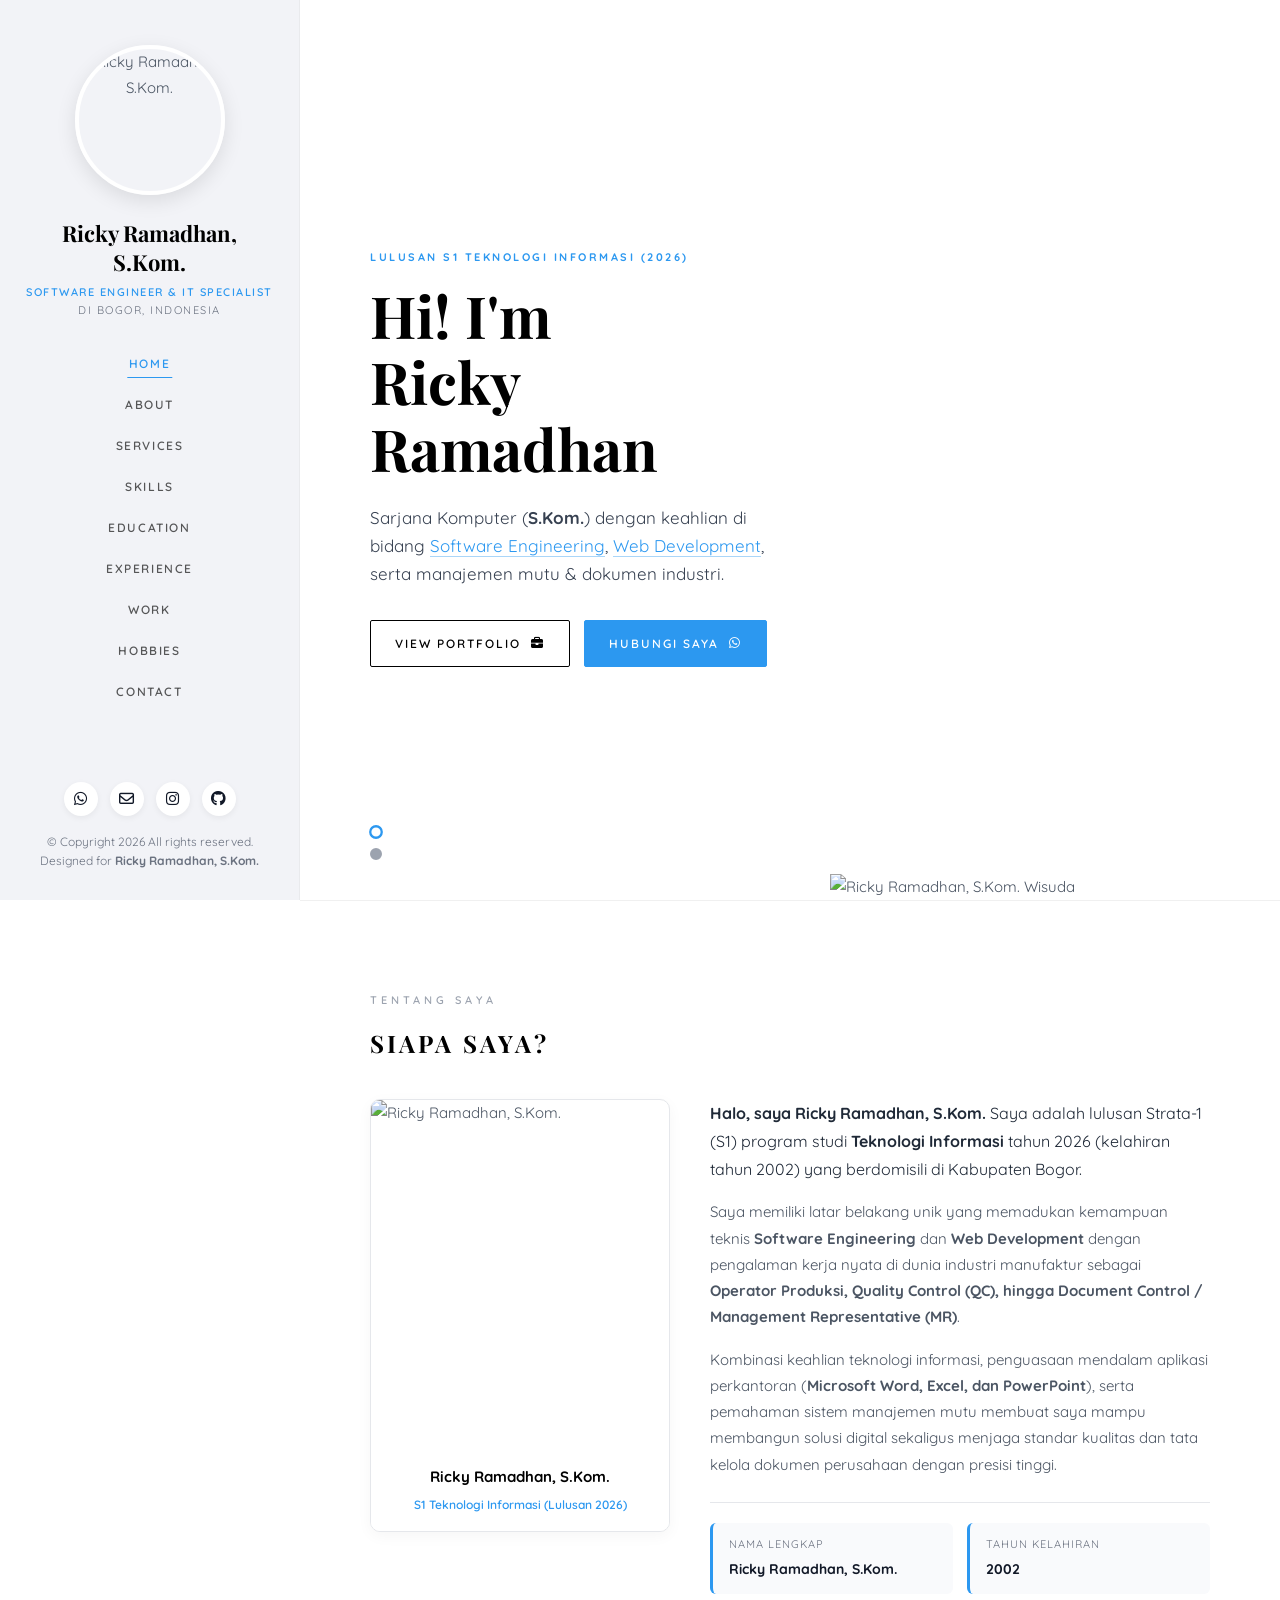
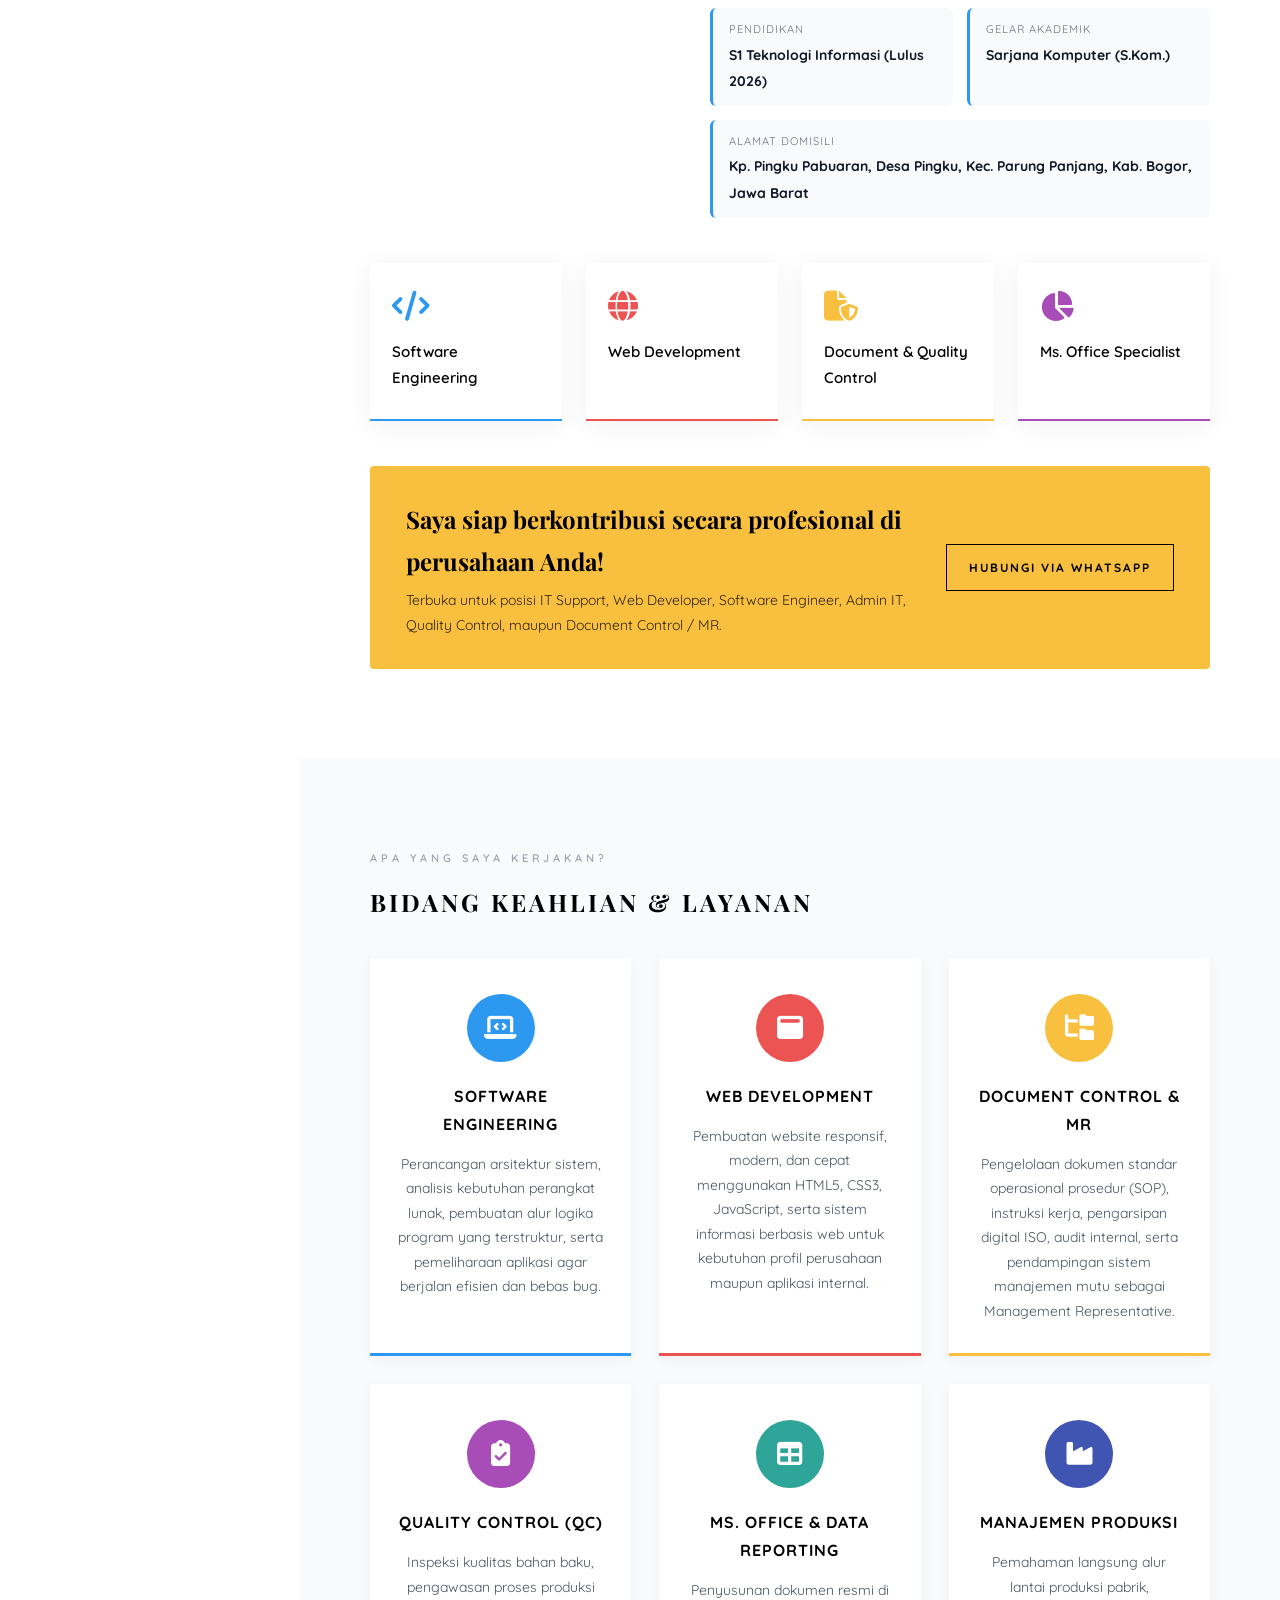
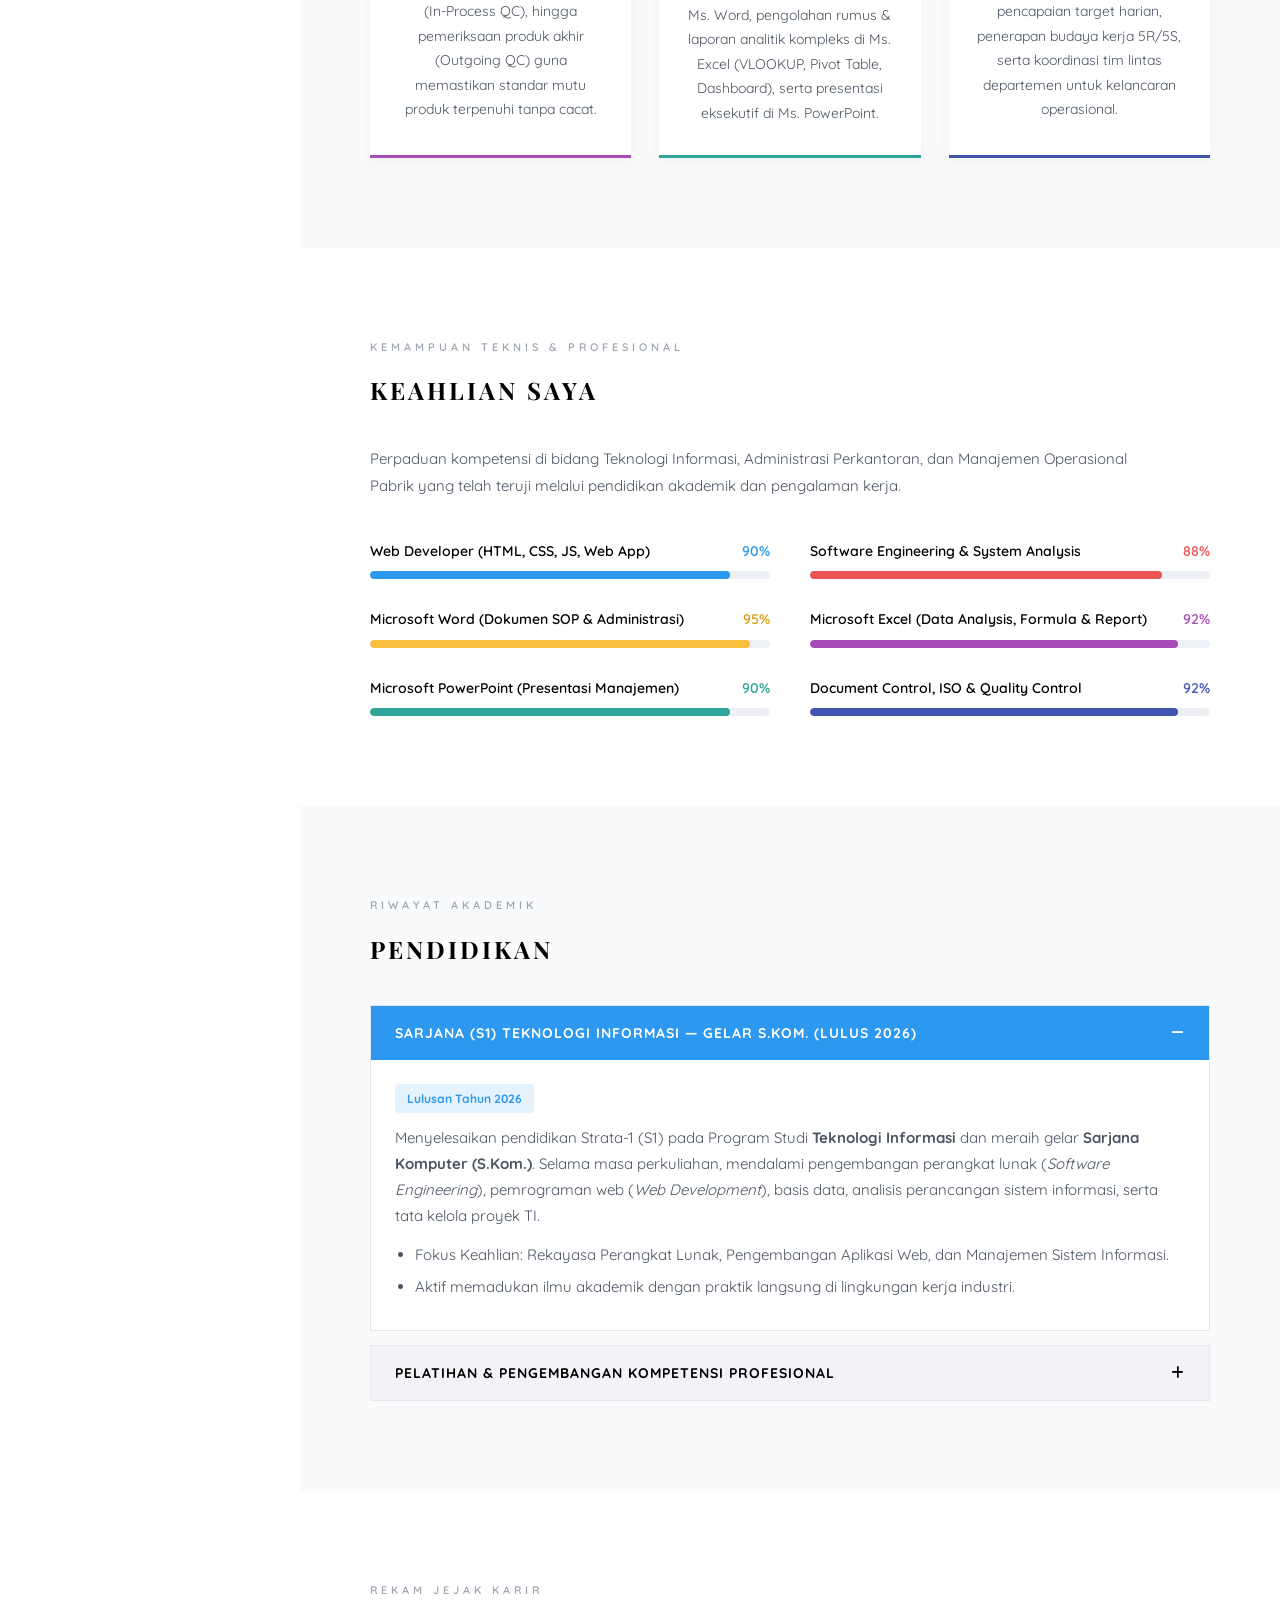
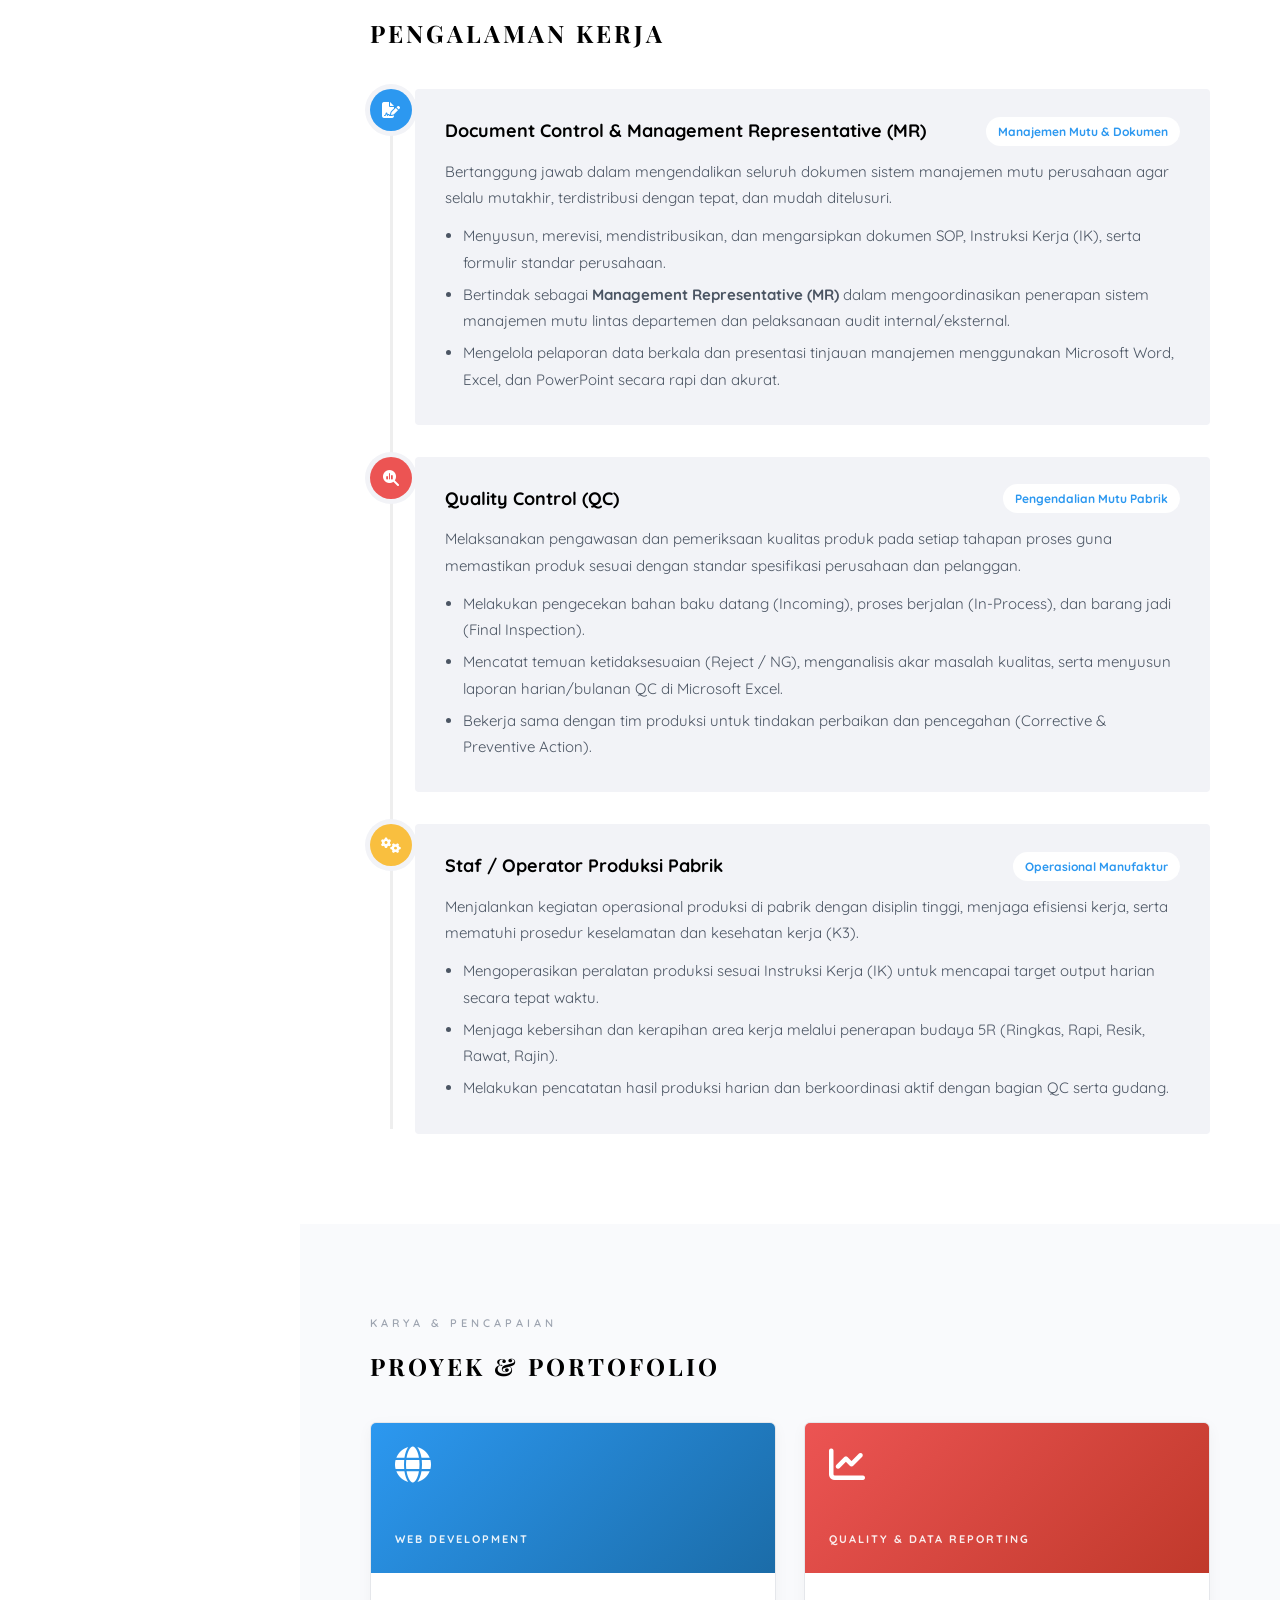
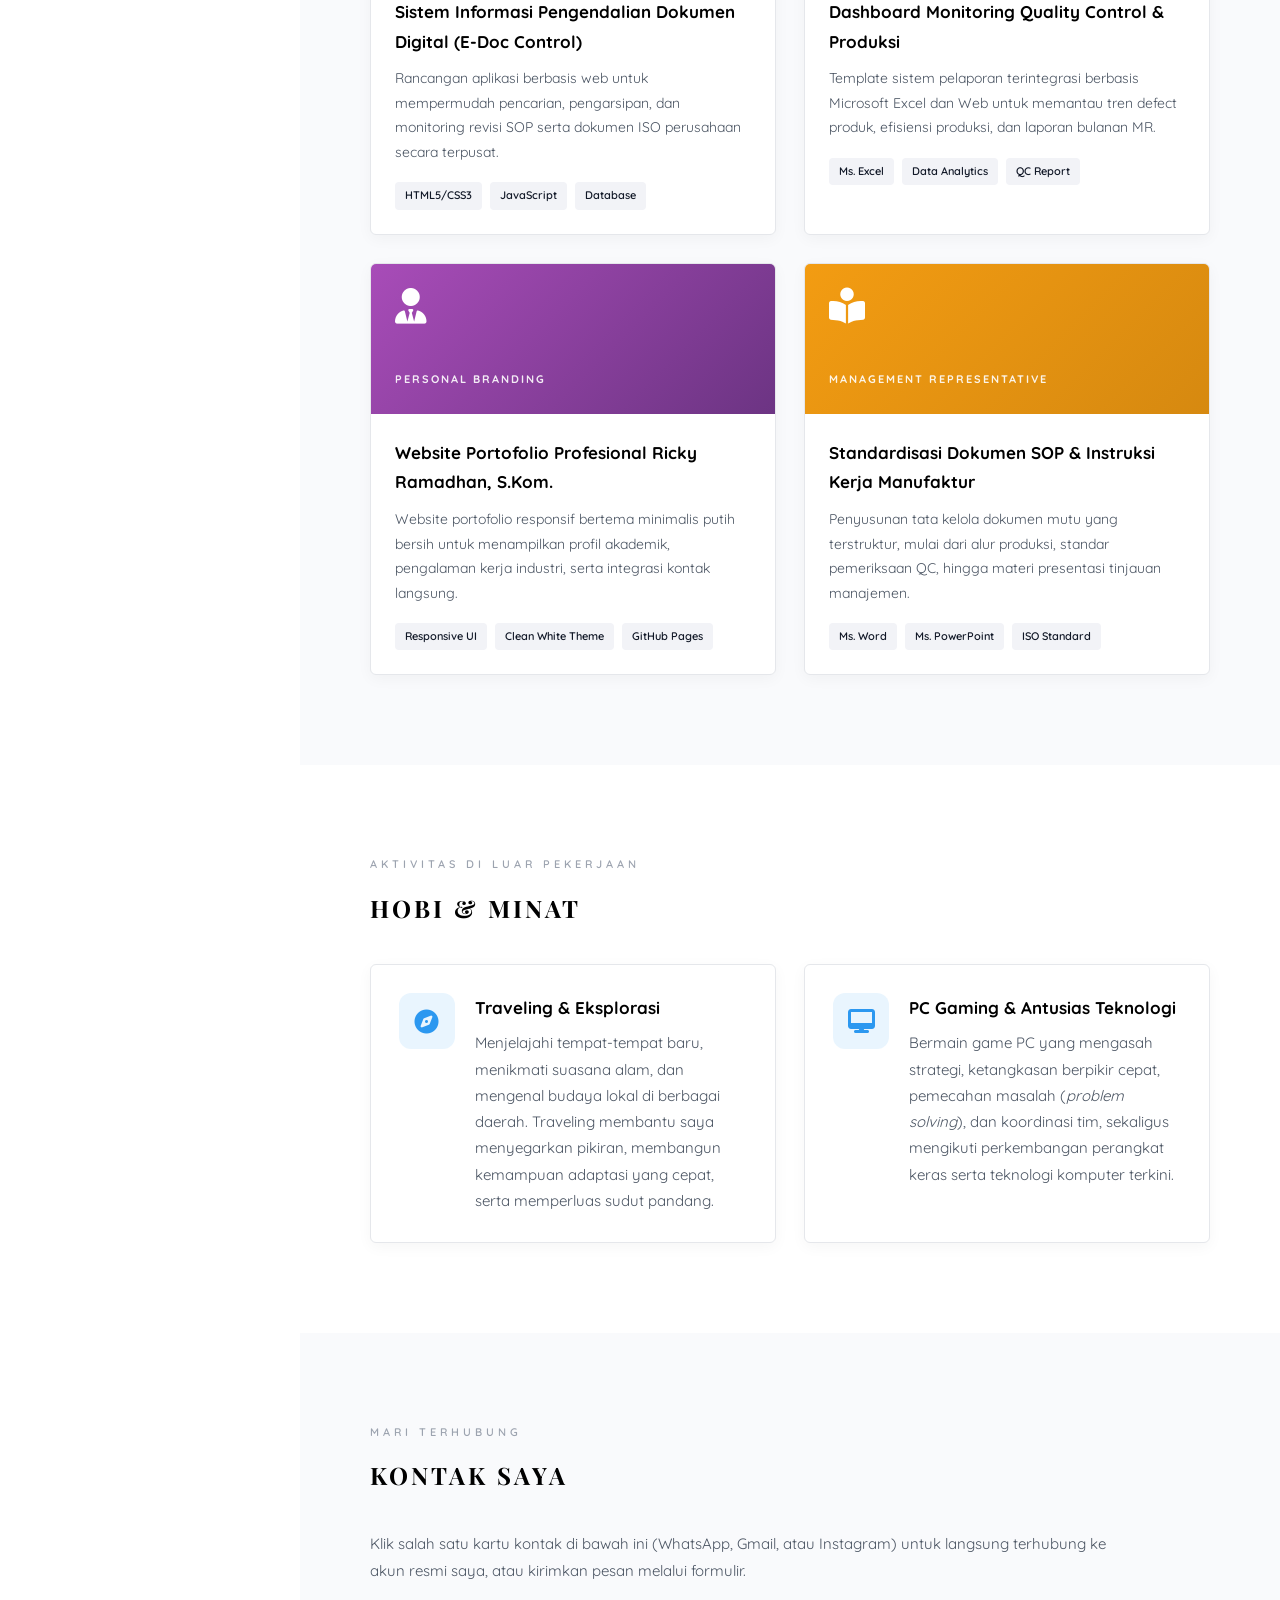
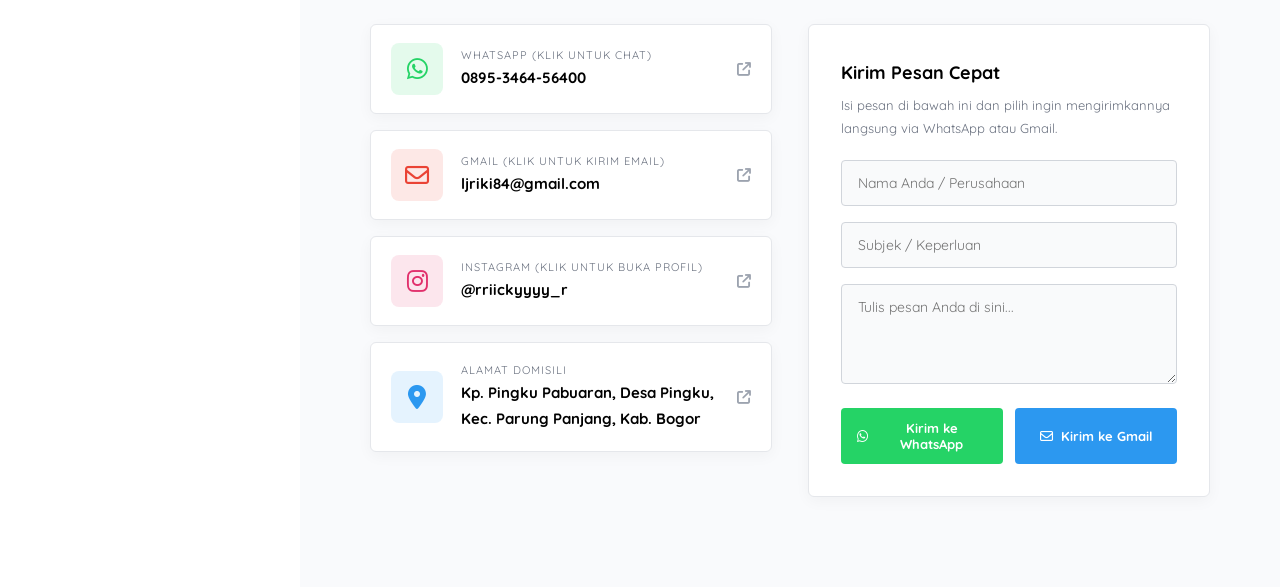
==== index.html @ 1009812d "Add files via upload" ====
<!DOCTYPE html>
<html lang="id">

<head>
  <meta charset="UTF-8" />
  <meta name="viewport" content="width=device-width, initial-scale=1.0" />
  <title>Ricky Ramadhan, S.Kom. — Portfolio</title>
  <meta name="description"
    content="Website Portofolio Resmi Ricky Ramadhan, S.Kom. — Lulusan S1 Teknologi Informasi, Software Engineer, Web Developer, Quality Control, & Document Control / Management Representative." />

  <!-- Google Fonts: Playfair Display (Serif) & Quicksand / Inter (Sans-serif) matching Jackson template -->
  <link rel="preconnect" href="https://fonts.googleapis.com">
  <link rel="preconnect" href="https://fonts.gstatic.com" crossorigin>
  <link
    href="https://fonts.googleapis.com/css2?family=Playfair+Display:ital,wght@0,500;0,600;0,700;1,400&family=Plus+Jakarta+Sans:wght@300;400;500;600;700&family=Quicksand:wght@400;500;600;700&display=swap"
    rel="stylesheet">

  <!-- Font Awesome Icons -->
  <link rel="stylesheet" href="https://cdnjs.cloudflare.com/ajax/libs/font-awesome/6.5.1/css/all.min.css" />

  <link rel="stylesheet" href="style.css" />
</head>

<body>

  <!-- Mobile Header Toggle -->
  <button class="mobile-nav-toggle" id="mobileNavToggle" aria-label="Buka Navigasi">
    <i class="fa-solid fa-bars"></i>
  </button>

  <div class="page-wrapper">
    <!-- LEFT SIDEBAR (Jackson Style) -->
    <aside class="sidebar" id="sidebar">
      <div class="sidebar-inner">
        <div class="author-profile">
          <div class="author-img-wrap">
            <img src="assets/images/ricky-profile.jpg" alt="Ricky Ramadhan, S.Kom." class="author-img" />
          </div>
          <h1 class="author-name"><a href="#home">Ricky Ramadhan, S.Kom.</a></h1>
          <p class="author-role">
            <span>SOFTWARE ENGINEER &amp; IT SPECIALIST</span> DI BOGOR, INDONESIA
          </p>
        </div>

        <nav class="main-nav" id="mainNav">
          <ul>
            <li><a href="#home" class="nav-link active">HOME</a></li>
            <li><a href="#about" class="nav-link">ABOUT</a></li>
            <li><a href="#services" class="nav-link">SERVICES</a></li>
            <li><a href="#skills" class="nav-link">SKILLS</a></li>
            <li><a href="#education" class="nav-link">EDUCATION</a></li>
            <li><a href="#experience" class="nav-link">EXPERIENCE</a></li>
            <li><a href="#work" class="nav-link">WORK</a></li>
            <li><a href="#hobbies" class="nav-link">HOBBIES</a></li>
            <li><a href="#contact" class="nav-link">CONTACT</a></li>
          </ul>
        </nav>

        <div class="sidebar-footer">
          <div class="sidebar-social">
            <a href="https://wa.me/62895346456400?text=Halo%20Ricky%20Ramadhan,%20saya%20melihat%20website%20portofolio%20Anda"
              target="_blank" rel="noopener noreferrer" title="WhatsApp">
              <i class="fa-brands fa-whatsapp"></i>
            </a>
            <a href="https://mail.google.com/mail/?view=cm&fs=1&to=ljriki84@gmail.com" target="_blank"
              rel="noopener noreferrer" title="Gmail">
              <i class="fa-regular fa-envelope"></i>
            </a>
            <a href="https://www.instagram.com/rriickyyyy_r/" target="_blank" rel="noopener noreferrer"
              title="Instagram">
              <i class="fa-brands fa-instagram"></i>
            </a>
            <a href="https://github.com/ricky-mr" target="_blank" rel="noopener noreferrer" title="GitHub">
              <i class="fa-brands fa-github"></i>
            </a>
          </div>
          <p class="copyright">
            &copy; Copyright <span id="currentYear">2026</span> All rights reserved.<br />
            Designed for <strong>Ricky Ramadhan, S.Kom.</strong>
          </p>
        </div>
      </div>
    </aside>

    <!-- MAIN CONTENT -->
    <main class="main-content">

      <!-- HERO SECTION (Matches First Reference Image) -->
      <section id="home" class="hero-section">
        <div class="hero-slides">
          <!-- Slide 1 -->
          <div class="hero-slide active" id="slide-1">
            <div class="hero-container">
              <div class="hero-text-col">
                <span class="hero-badge">LULUSAN S1 TEKNOLOGI INFORMASI (2026)</span>
                <h2 class="hero-title">Hi! I'm<br />Ricky Ramadhan</h2>
                <p class="hero-subtitle">
                  Sarjana Komputer (<strong>S.Kom.</strong>) dengan keahlian di bidang
                  <a href="#skills">Software Engineering</a>, <a href="#skills">Web Development</a>, serta manajemen
                  mutu &amp; dokumen industri.
                </p>
                <div class="hero-actions">
                  <a href="#work" class="btn-outline-dark">
                    VIEW PORTFOLIO <i class="fa-solid fa-briefcase"></i>
                  </a>
                  <a href="https://wa.me/62895346456400?text=Halo%20Ricky%20Ramadhan,%20saya%20melihat%20website%20portofolio%20Anda"
                    target="_blank" rel="noopener noreferrer" class="btn-outline-accent">
                    HUBUNGI SAYA <i class="fa-brands fa-whatsapp"></i>
                  </a>
                </div>
              </div>
              <div class="hero-image-col">
                <div class="hero-person-wrapper">
                  <img src="assets/images/ricky-hero.jpg" alt="Ricky Ramadhan, S.Kom. Wisuda" class="hero-person-img" />
                </div>
              </div>
            </div>
          </div>

          <!-- Slide 2 -->
          <div class="hero-slide" id="slide-2">
            <div class="hero-container">
              <div class="hero-text-col">
                <span class="hero-badge">WEB DEVELOPER &amp; DOCUMENT CONTROL</span>
                <h2 class="hero-title">I am<br />a Developer</h2>
                <p class="hero-subtitle">
                  Menggabungkan ketelitian pengalaman <strong>Quality Control &amp; Management Representative</strong>
                  dengan inovasi teknologi perangkat lunak modern.
                </p>
                <div class="hero-actions">
                  <a href="#experience" class="btn-outline-dark">
                    LIHAT PENGALAMAN <i class="fa-solid fa-layer-group"></i>
                  </a>
                  <a href="#contact" class="btn-outline-accent">
                    KONTAK LANGSUNG <i class="fa-solid fa-paper-plane"></i>
                  </a>
                </div>
              </div>
              <div class="hero-image-col">
                <div class="hero-person-wrapper">
                  <img src="assets/images/ricky-profile.jpg" alt="Ricky Ramadhan, S.Kom."
                    class="hero-person-img hero-img-rounded" />
                </div>
              </div>
            </div>
          </div>
        </div>

        <!-- Dots indicator like in the reference image -->
        <div class="hero-dots">
          <button class="hero-dot active" data-slide="0" aria-label="Slide 1"></button>
          <button class="hero-dot" data-slide="1" aria-label="Slide 2"></button>
        </div>
      </section>

      <!-- ABOUT SECTION -->
      <section id="about" class="section">
        <div class="section-container">
          <span class="section-meta">TENTANG SAYA</span>
          <h2 class="section-heading">SIAPA SAYA?</h2>

          <div class="about-grid">
            <div class="about-photo-card">
              <img src="assets/images/ricky-profile.jpg" alt="Ricky Ramadhan, S.Kom." />
              <div class="about-photo-caption">
                <strong>Ricky Ramadhan, S.Kom.</strong>
                <span>S1 Teknologi Informasi (Lulusan 2026)</span>
              </div>
            </div>

            <div class="about-text">
              <p class="lead-p">
                <strong>Halo, saya Ricky Ramadhan, S.Kom.</strong> Saya adalah lulusan Strata-1 (S1) program studi
                <strong>Teknologi Informasi</strong> tahun 2026 (kelahiran tahun 2002) yang berdomisili di Kabupaten
                Bogor.
              </p>
              <p>
                Saya memiliki latar belakang unik yang memadukan kemampuan teknis <strong>Software Engineering</strong>
                dan <strong>Web Development</strong> dengan pengalaman kerja nyata di dunia industri manufaktur sebagai
                <strong>Operator Produksi, Quality Control (QC), hingga Document Control / Management Representative
                  (MR)</strong>.
              </p>
              <p>
                Kombinasi keahlian teknologi informasi, penguasaan mendalam aplikasi perkantoran (<strong>Microsoft
                  Word, Excel, dan PowerPoint</strong>), serta pemahaman sistem manajemen mutu membuat saya mampu
                membangun solusi digital sekaligus menjaga standar kualitas dan tata kelola dokumen perusahaan dengan
                presisi tinggi.
              </p>

              <!-- Personal Bio Details Table -->
              <div class="bio-info-grid">
                <div class="bio-item">
                  <span class="bio-label">Nama Lengkap</span>
                  <span class="bio-value">Ricky Ramadhan, S.Kom.</span>
                </div>
                <div class="bio-item">
                  <span class="bio-label">Tahun Kelahiran</span>
                  <span class="bio-value">2002</span>
                </div>
                <div class="bio-item">
                  <span class="bio-label">Pendidikan</span>
                  <span class="bio-value">S1 Teknologi Informasi (Lulus 2026)</span>
                </div>
                <div class="bio-item">
                  <span class="bio-label">Gelar Akademik</span>
                  <span class="bio-value">Sarjana Komputer (S.Kom.)</span>
                </div>
                <div class="bio-item bio-item-full">
                  <span class="bio-label">Alamat Domisili</span>
                  <span class="bio-value">Kp. Pingku Pabuaran, Desa Pingku, Kec. Parung Panjang, Kab. Bogor, Jawa
                    Barat</span>
                </div>
              </div>
            </div>
          </div>

          <!-- Highlight boxes (Jackson style) -->
          <div class="about-Service-boxes">
            <div class="mini-box box-blue">
              <i class="fa-solid fa-code"></i>
              <h3>Software Engineering</h3>
            </div>
            <div class="mini-box box-red">
              <i class="fa-solid fa-globe"></i>
              <h3>Web Development</h3>
            </div>
            <div class="mini-box box-yellow">
              <i class="fa-solid fa-file-shield"></i>
              <h3>Document &amp; Quality Control</h3>
            </div>
            <div class="mini-box box-purple">
              <i class="fa-solid fa-chart-pie"></i>
              <h3>Ms. Office Specialist</h3>
            </div>
          </div>

          <div class="hire-banner">
            <div class="hire-banner-text">
              <h3>Saya siap berkontribusi secara profesional di perusahaan Anda!</h3>
              <p>Terbuka untuk posisi IT Support, Web Developer, Software Engineer, Admin IT, Quality Control, maupun
                Document Control / MR.</p>
            </div>
            <a href="https://wa.me/62895346456400?text=Halo%20Ricky%20Ramadhan,%20saya%20tertarik%20dengan%20profil%20portofolio%20Anda"
              target="_blank" rel="noopener noreferrer" class="btn-hire">
              HUBUNGI VIA WHATSAPP
            </a>
          </div>
        </div>
      </section>

      <!-- SERVICES / KEAHLIAN UTAMA SECTION -->
      <section id="services" class="section section-alt">
        <div class="section-container">
          <span class="section-meta">APA YANG SAYA KERJAKAN?</span>
          <h2 class="section-heading">BIDANG KEAHLIAN &amp; LAYANAN</h2>

          <div class="services-grid">
            <div class="service-card accent-blue">
              <div class="service-icon"><i class="fa-solid fa-laptop-code"></i></div>
              <h3>Software Engineering</h3>
              <p>Perancangan arsitektur sistem, analisis kebutuhan perangkat lunak, pembuatan alur logika program yang
                terstruktur, serta pemeliharaan aplikasi agar berjalan efisien dan bebas bug.</p>
            </div>

            <div class="service-card accent-red">
              <div class="service-icon"><i class="fa-solid fa-window-maximize"></i></div>
              <h3>Web Development</h3>
              <p>Pembuatan website responsif, modern, dan cepat menggunakan HTML5, CSS3, JavaScript, serta sistem
                informasi berbasis web untuk kebutuhan profil perusahaan maupun aplikasi internal.</p>
            </div>

            <div class="service-card accent-yellow">
              <div class="service-icon"><i class="fa-solid fa-folder-tree"></i></div>
              <h3>Document Control &amp; MR</h3>
              <p>Pengelolaan dokumen standar operasional prosedur (SOP), instruksi kerja, pengarsipan digital ISO, audit
                internal, serta pendampingan sistem manajemen mutu sebagai Management Representative.</p>
            </div>

            <div class="service-card accent-purple">
              <div class="service-icon"><i class="fa-solid fa-clipboard-check"></i></div>
              <h3>Quality Control (QC)</h3>
              <p>Inspeksi kualitas bahan baku, pengawasan proses produksi (In-Process QC), hingga pemeriksaan produk
                akhir (Outgoing QC) guna memastikan standar mutu produk terpenuhi tanpa cacat.</p>
            </div>

            <div class="service-card accent-green">
              <div class="service-icon"><i class="fa-solid fa-table"></i></div>
              <h3>Ms. Office &amp; Data Reporting</h3>
              <p>Penyusunan dokumen resmi di Ms. Word, pengolahan rumus &amp; laporan analitik kompleks di Ms. Excel
                (VLOOKUP, Pivot Table, Dashboard), serta presentasi eksekutif di Ms. PowerPoint.</p>
            </div>

            <div class="service-card accent-indigo">
              <div class="service-icon"><i class="fa-solid fa-industry"></i></div>
              <h3>Manajemen Produksi</h3>
              <p>Pemahaman langsung alur lantai produksi pabrik, pencapaian target harian, penerapan budaya kerja 5R/5S,
                serta koordinasi tim lintas departemen untuk kelancaran operasional.</p>
            </div>
          </div>
        </div>
      </section>

      <!-- SKILLS SECTION -->
      <section id="skills" class="section">
        <div class="section-container">
          <span class="section-meta">KEMAMPUAN TEKNIS &amp; PROFESIONAL</span>
          <h2 class="section-heading">KEAHLIAN SAYA</h2>
          <p class="section-desc">
            Perpaduan kompetensi di bidang Teknologi Informasi, Administrasi Perkantoran, dan Manajemen Operasional
            Pabrik yang telah teruji melalui pendidikan akademik dan pengalaman kerja.
          </p>

          <div class="skills-grid">
            <div class="skill-item">
              <div class="skill-header">
                <span>Web Developer (HTML, CSS, JS, Web App)</span>
                <span class="skill-pct color-blue">90%</span>
              </div>
              <div class="skill-bar">
                <div class="skill-fill fill-blue" style="width: 90%"></div>
              </div>
            </div>

            <div class="skill-item">
              <div class="skill-header">
                <span>Software Engineering &amp; System Analysis</span>
                <span class="skill-pct color-red">88%</span>
              </div>
              <div class="skill-bar">
                <div class="skill-fill fill-red" style="width: 88%"></div>
              </div>
            </div>

            <div class="skill-item">
              <div class="skill-header">
                <span>Microsoft Word (Dokumen SOP &amp; Administrasi)</span>
                <span class="skill-pct color-yellow">95%</span>
              </div>
              <div class="skill-bar">
                <div class="skill-fill fill-yellow" style="width: 95%"></div>
              </div>
            </div>

            <div class="skill-item">
              <div class="skill-header">
                <span>Microsoft Excel (Data Analysis, Formula &amp; Report)</span>
                <span class="skill-pct color-purple">92%</span>
              </div>
              <div class="skill-bar">
                <div class="skill-fill fill-purple" style="width: 92%"></div>
              </div>
            </div>

            <div class="skill-item">
              <div class="skill-header">
                <span>Microsoft PowerPoint (Presentasi Manajemen)</span>
                <span class="skill-pct color-green">90%</span>
              </div>
              <div class="skill-bar">
                <div class="skill-fill fill-green" style="width: 90%"></div>
              </div>
            </div>

            <div class="skill-item">
              <div class="skill-header">
                <span>Document Control, ISO &amp; Quality Control</span>
                <span class="skill-pct color-indigo">92%</span>
              </div>
              <div class="skill-bar">
                <div class="skill-fill fill-indigo" style="width: 92%"></div>
              </div>
            </div>
          </div>
        </div>
      </section>

      <!-- EDUCATION SECTION -->
      <section id="education" class="section section-alt">
        <div class="section-container">
          <span class="section-meta">RIWAYAT AKADEMIK</span>
          <h2 class="section-heading">PENDIDIKAN</h2>

          <div class="accordion">
            <div class="accordion-item active">
              <button class="accordion-header">
                <span>SARJANA (S1) TEKNOLOGI INFORMASI — GELAR S.KOM. (LULUS 2026)</span>
                <i class="fa-solid fa-minus"></i>
              </button>
              <div class="accordion-body">
                <div class="edu-detail">
                  <div class="edu-badge">Lulusan Tahun 2026</div>
                  <p>
                    Menyelesaikan pendidikan Strata-1 (S1) pada Program Studi <strong>Teknologi Informasi</strong> dan
                    meraih gelar <strong>Sarjana Komputer (S.Kom.)</strong>. Selama masa perkuliahan, mendalami
                    pengembangan perangkat lunak (<em>Software Engineering</em>), pemrograman web (<em>Web
                      Development</em>), basis data, analisis perancangan sistem informasi, serta tata kelola proyek TI.
                  </p>
                  <ul>
                    <li>Fokus Keahlian: Rekayasa Perangkat Lunak, Pengembangan Aplikasi Web, dan Manajemen Sistem
                      Informasi.</li>
                    <li>Aktif memadukan ilmu akademik dengan praktik langsung di lingkungan kerja industri.</li>
                  </ul>
                </div>
              </div>
            </div>

            <div class="accordion-item">
              <button class="accordion-header">
                <span>PELATIHAN &amp; PENGEMBANGAN KOMPETENSI PROFESIONAL</span>
                <i class="fa-solid fa-plus"></i>
              </button>
              <div class="accordion-body">
                <div class="edu-detail">
                  <p>
                    Terus mengembangkan keahlian praktis guna menunjang kinerja di bidang Teknologi Informasi maupun
                    Manajemen Operasional:
                  </p>
                  <ul>
                    <li><strong>Administrasi &amp; Pengolahan Data Perkantoran:</strong> Penguasaan lanjutan Microsoft
                      Word, Microsoft Excel untuk pelaporan produksi/QC, dan Microsoft PowerPoint.</li>
                    <li><strong>Sistem Manajemen Mutu &amp; Document Control:</strong> Pemahaman tata kelola dokumen
                      standar perusahaan, pengendalian rekaman mutu, serta koordinasi audit sebagai Management
                      Representative (MR).</li>
                  </ul>
                </div>
              </div>
            </div>
          </div>
        </div>
      </section>

      <!-- EXPERIENCE SECTION -->
      <section id="experience" class="section">
        <div class="section-container">
          <span class="section-meta">REKAM JEJAK KARIR</span>
          <h2 class="section-heading">PENGALAMAN KERJA</h2>

          <div class="timeline">
            <!-- Exp 1 -->
            <div class="timeline-item">
              <div class="timeline-icon bg-blue">
                <i class="fa-solid fa-file-signature"></i>
              </div>
              <div class="timeline-content">
                <div class="timeline-header">
                  <h3>Document Control &amp; Management Representative (MR)</h3>
                  <span class="timeline-tag">Manajemen Mutu &amp; Dokumen</span>
                </div>
                <p>
                  Bertanggung jawab dalam mengendalikan seluruh dokumen sistem manajemen mutu perusahaan agar selalu
                  mutakhir, terdistribusi dengan tepat, dan mudah ditelusuri.
                </p>
                <ul class="timeline-list">
                  <li>Menyusun, merevisi, mendistribusikan, dan mengarsipkan dokumen SOP, Instruksi Kerja (IK), serta
                    formulir standar perusahaan.</li>
                  <li>Bertindak sebagai <strong>Management Representative (MR)</strong> dalam mengoordinasikan penerapan
                    sistem manajemen mutu lintas departemen dan pelaksanaan audit internal/eksternal.</li>
                  <li>Mengelola pelaporan data berkala dan presentasi tinjauan manajemen menggunakan Microsoft Word,
                    Excel, dan PowerPoint secara rapi dan akurat.</li>
                </ul>
              </div>
            </div>

            <!-- Exp 2 -->
            <div class="timeline-item">
              <div class="timeline-icon bg-red">
                <i class="fa-solid fa-magnifying-glass-chart"></i>
              </div>
              <div class="timeline-content">
                <div class="timeline-header">
                  <h3>Quality Control (QC)</h3>
                  <span class="timeline-tag">Pengendalian Mutu Pabrik</span>
                </div>
                <p>
                  Melaksanakan pengawasan dan pemeriksaan kualitas produk pada setiap tahapan proses guna memastikan
                  produk sesuai dengan standar spesifikasi perusahaan dan pelanggan.
                </p>
                <ul class="timeline-list">
                  <li>Melakukan pengecekan bahan baku datang (Incoming), proses berjalan (In-Process), dan barang jadi
                    (Final Inspection).</li>
                  <li>Mencatat temuan ketidaksesuaian (Reject / NG), menganalisis akar masalah kualitas, serta menyusun
                    laporan harian/bulanan QC di Microsoft Excel.</li>
                  <li>Bekerja sama dengan tim produksi untuk tindakan perbaikan dan pencegahan (Corrective &amp;
                    Preventive Action).</li>
                </ul>
              </div>
            </div>

            <!-- Exp 3 -->
            <div class="timeline-item">
              <div class="timeline-icon bg-yellow">
                <i class="fa-solid fa-gears"></i>
              </div>
              <div class="timeline-content">
                <div class="timeline-header">
                  <h3>Staf / Operator Produksi Pabrik</h3>
                  <span class="timeline-tag">Operasional Manufaktur</span>
                </div>
                <p>
                  Menjalankan kegiatan operasional produksi di pabrik dengan disiplin tinggi, menjaga efisiensi kerja,
                  serta mematuhi prosedur keselamatan dan kesehatan kerja (K3).
                </p>
                <ul class="timeline-list">
                  <li>Mengoperasikan peralatan produksi sesuai Instruksi Kerja (IK) untuk mencapai target output harian
                    secara tepat waktu.</li>
                  <li>Menjaga kebersihan dan kerapihan area kerja melalui penerapan budaya 5R (Ringkas, Rapi, Resik,
                    Rawat, Rajin).</li>
                  <li>Melakukan pencatatan hasil produksi harian dan berkoordinasi aktif dengan bagian QC serta gudang.
                  </li>
                </ul>
              </div>
            </div>
          </div>
        </div>
      </section>

      <!-- WORK / PORTFOLIO SECTION -->
      <section id="work" class="section section-alt">
        <div class="section-container">
          <span class="section-meta">KARYA &amp; PENCAPAIAN</span>
          <h2 class="section-heading">PROYEK &amp; PORTOFOLIO</h2>

          <div class="work-grid">
            <div class="work-card">
              <div class="work-card-top bg-grad-blue">
                <i class="fa-solid fa-globe"></i>
                <span class="work-cat">Web Development</span>
              </div>
              <div class="work-card-body">
                <h3>Sistem Informasi Pengendalian Dokumen Digital (E-Doc Control)</h3>
                <p>Rancangan aplikasi berbasis web untuk mempermudah pencarian, pengarsipan, dan monitoring revisi SOP
                  serta dokumen ISO perusahaan secara terpusat.</p>
                <div class="work-tags">
                  <span>HTML5/CSS3</span>
                  <span>JavaScript</span>
                  <span>Database</span>
                </div>
              </div>
            </div>

            <div class="work-card">
              <div class="work-card-top bg-grad-red">
                <i class="fa-solid fa-chart-line"></i>
                <span class="work-cat">Quality &amp; Data Reporting</span>
              </div>
              <div class="work-card-body">
                <h3>Dashboard Monitoring Quality Control &amp; Produksi</h3>
                <p>Template sistem pelaporan terintegrasi berbasis Microsoft Excel dan Web untuk memantau tren defect
                  produk, efisiensi produksi, dan laporan bulanan MR.</p>
                <div class="work-tags">
                  <span>Ms. Excel</span>
                  <span>Data Analytics</span>
                  <span>QC Report</span>
                </div>
              </div>
            </div>

            <div class="work-card">
              <div class="work-card-top bg-grad-purple">
                <i class="fa-solid fa-user-tie"></i>
                <span class="work-cat">Personal Branding</span>
              </div>
              <div class="work-card-body">
                <h3>Website Portofolio Profesional Ricky Ramadhan, S.Kom.</h3>
                <p>Website portofolio responsif bertema minimalis putih bersih untuk menampilkan profil akademik,
                  pengalaman kerja industri, serta integrasi kontak langsung.</p>
                <div class="work-tags">
                  <span>Responsive UI</span>
                  <span>Clean White Theme</span>
                  <span>GitHub Pages</span>
                </div>
              </div>
            </div>

            <div class="work-card">
              <div class="work-card-top bg-grad-yellow">
                <i class="fa-solid fa-book-open-reader"></i>
                <span class="work-cat">Management Representative</span>
              </div>
              <div class="work-card-body">
                <h3>Standardisasi Dokumen SOP &amp; Instruksi Kerja Manufaktur</h3>
                <p>Penyusunan tata kelola dokumen mutu yang terstruktur, mulai dari alur produksi, standar pemeriksaan
                  QC, hingga materi presentasi tinjauan manajemen.</p>
                <div class="work-tags">
                  <span>Ms. Word</span>
                  <span>Ms. PowerPoint</span>
                  <span>ISO Standard</span>
                </div>
              </div>
            </div>
          </div>
        </div>
      </section>

      <!-- HOBBIES & INTERESTS SECTION -->
      <section id="hobbies" class="section">
        <div class="section-container">
          <span class="section-meta">AKTIVITAS DI LUAR PEKERJAAN</span>
          <h2 class="section-heading">HOBI &amp; MINAT</h2>

          <div class="hobbies-grid">
            <div class="hobby-card">
              <div class="hobby-icon"><i class="fa-solid fa-compass"></i></div>
              <div class="hobby-info">
                <h3>Traveling &amp; Eksplorasi</h3>
                <p>
                  Menjelajahi tempat-tempat baru, menikmati suasana alam, dan mengenal budaya lokal di berbagai daerah.
                  Traveling membantu saya menyegarkan pikiran, membangun kemampuan adaptasi yang cepat, serta memperluas
                  sudut pandang.
                </p>
              </div>
            </div>

            <div class="hobby-card">
              <div class="hobby-icon"><i class="fa-solid fa-desktop"></i></div>
              <div class="hobby-info">
                <h3>PC Gaming &amp; Antusias Teknologi</h3>
                <p>
                  Bermain game PC yang mengasah strategi, ketangkasan berpikir cepat, pemecahan masalah (<em>problem
                    solving</em>), dan koordinasi tim, sekaligus mengikuti perkembangan perangkat keras serta teknologi
                  komputer terkini.
                </p>
              </div>
            </div>
          </div>
        </div>
      </section>

      <!-- CONTACT SECTION -->
      <section id="contact" class="section section-alt">
        <div class="section-container">
          <span class="section-meta">MARI TERHUBUNG</span>
          <h2 class="section-heading">KONTAK SAYA</h2>
          <p class="section-desc">
            Klik salah satu kartu kontak di bawah ini (WhatsApp, Gmail, atau Instagram) untuk langsung terhubung ke akun
            resmi saya, atau kirimkan pesan melalui formulir.
          </p>

          <div class="contact-layout">
            <!-- Direct Clickable Contact Cards -->
            <div class="contact-cards">
              <a href="https://wa.me/62895346456400?text=Halo%20Ricky%20Ramadhan,%20saya%20menghubungi%20Anda%20melalui%20website%20portofolio."
                target="_blank" rel="noopener noreferrer" class="contact-item-card card-wa">
                <div class="contact-icon">
                  <i class="fa-brands fa-whatsapp"></i>
                </div>
                <div class="contact-text">
                  <span class="contact-label">WhatsApp (Klik untuk Chat)</span>
                  <strong>0895-3464-56400</strong>
                </div>
                <i class="fa-solid fa-arrow-up-right-from-square contact-arrow"></i>
              </a>

              <a href="https://mail.google.com/mail/?view=cm&fs=1&to=ljriki84@gmail.com&su=Pesan%20dari%20Website%20Portofolio%20Ricky%20Ramadhan"
                target="_blank" rel="noopener noreferrer" class="contact-item-card card-gmail">
                <div class="contact-icon">
                  <i class="fa-regular fa-envelope"></i>
                </div>
                <div class="contact-text">
                  <span class="contact-label">Gmail (Klik untuk Kirim Email)</span>
                  <strong>ljriki84@gmail.com</strong>
                </div>
                <i class="fa-solid fa-arrow-up-right-from-square contact-arrow"></i>
              </a>

              <a href="https://www.instagram.com/rriickyyyy_r/" target="_blank" rel="noopener noreferrer"
                class="contact-item-card card-ig">
                <div class="contact-icon">
                  <i class="fa-brands fa-instagram"></i>
                </div>
                <div class="contact-text">
                  <span class="contact-label">Instagram (Klik untuk Buka Profil)</span>
                  <strong>@rriickyyyy_r</strong>
                </div>
                <i class="fa-solid fa-arrow-up-right-from-square contact-arrow"></i>
              </a>

              <a href="https://www.google.com/maps/search/?api=1&query=Desa+Pingku+Kecamatan+Parung+Panjang+Kabupaten+Bogor"
                target="_blank" rel="noopener noreferrer" class="contact-item-card card-loc">
                <div class="contact-icon">
                  <i class="fa-solid fa-location-dot"></i>
                </div>
                <div class="contact-text">
                  <span class="contact-label">Alamat Domisili</span>
                  <strong>Kp. Pingku Pabuaran, Desa Pingku, Kec. Parung Panjang, Kab. Bogor</strong>
                </div>
                <i class="fa-solid fa-arrow-up-right-from-square contact-arrow"></i>
              </a>
            </div>

            <!-- Quick Message Form (Redirects to WA or Email) -->
            <div class="contact-form-box">
              <h3>Kirim Pesan Cepat</h3>
              <p>Isi pesan di bawah ini dan pilih ingin mengirimkannya langsung via WhatsApp atau Gmail.</p>
              <form id="quickContactForm">
                <div class="form-group">
                  <input type="text" id="senderName" placeholder="Nama Anda / Perusahaan" required />
                </div>
                <div class="form-group">
                  <input type="text" id="senderSubject" placeholder="Subjek / Keperluan" required />
                </div>
                <div class="form-group">
                  <textarea id="senderMessage" rows="4" placeholder="Tulis pesan Anda di sini..." required></textarea>
                </div>
                <div class="form-buttons">
                  <button type="submit" class="btn-send-wa">
                    <i class="fa-brands fa-whatsapp"></i> Kirim ke WhatsApp
                  </button>
                  <button type="button" id="sendEmailBtn" class="btn-send-gmail">
                    <i class="fa-regular fa-envelope"></i> Kirim ke Gmail
                  </button>
                </div>
              </form>
            </div>
          </div>
        </div>
      </section>

    </main>
  </div>

  <script src="script.js"></script>
</body>

</html>
---- style.css ----
/* ==========================================================================
   Ricky Ramadhan, S.Kom. — Portfolio Stylesheet
   Inspired by Colorlib Jackson Template (Clean White Theme)
   ========================================================================== */

:root {
  --bg-white: #ffffff;
  --bg-sidebar: #f2f3f7;
  --bg-section-alt: #f9fafc;
  --text-dark: #000000;
  --text-heading: #111827;
  --text-body: #4b5563;
  --text-muted: #6b7280;
  --accent-blue: #2c98f0;
  --accent-red: #ec5453;
  --accent-yellow: #f9bf3f;
  --accent-purple: #a84cb8;
  --accent-green: #2fa499;
  --accent-indigo: #4054b2;
  --border-light: #e5e7eb;
  --sidebar-width: 300px;
  --font-serif: 'Playfair Display', Georgia, serif;
  --font-sans: 'Quicksand', 'Plus Jakarta Sans', -apple-system, BlinkMacSystemFont, sans-serif;
  --shadow-sm: 0 4px 15px rgba(0, 0, 0, 0.04);
  --shadow-md: 0 10px 30px rgba(0, 0, 0, 0.07);
}

* {
  margin: 0;
  padding: 0;
  box-sizing: border-box;
}

html {
  scroll-behavior: smooth;
}

body {
  font-family: var(--font-sans);
  font-size: 15px;
  line-height: 1.75;
  color: var(--text-body);
  background-color: var(--bg-white);
  overflow-x: hidden;
}

a {
  color: var(--accent-blue);
  text-decoration: none;
  transition: all 0.25s ease;
}

img {
  max-width: 100%;
  display: block;
}

/* ==========================================================================
   LAYOUT & LEFT SIDEBAR (Jackson Style)
   ========================================================================== */
.page-wrapper {
  display: flex;
  min-height: 100vh;
  background: var(--bg-white);
}

.sidebar {
  width: var(--sidebar-width);
  background-color: var(--bg-sidebar);
  position: fixed;
  top: 0;
  left: 0;
  bottom: 0;
  z-index: 1000;
  overflow-y: auto;
  padding: 45px 25px 30px;
  text-align: center;
  transition: transform 0.35s cubic-bezier(0.4, 0, 0.2, 1);
  border-right: 1px solid rgba(0, 0, 0, 0.04);
}

.sidebar-inner {
  display: flex;
  flex-direction: column;
  justify-content: space-between;
  min-height: 100%;
}

.author-img-wrap {
  width: 150px;
  height: 150px;
  margin: 0 auto 24px;
  border-radius: 50%;
  overflow: hidden;
  box-shadow: 0 6px 20px rgba(0, 0, 0, 0.1);
  border: 4px solid #ffffff;
}

.author-img {
  width: 100%;
  height: 100%;
  object-fit: cover;
  object-position: center 20%;
}

.author-name {
  font-family: var(--font-serif);
  font-size: 22px;
  font-weight: 700;
  margin-bottom: 8px;
  line-height: 1.3;
}

.author-name a {
  color: var(--text-dark);
}

.author-role {
  font-size: 11px;
  letter-spacing: 1.5px;
  text-transform: uppercase;
  color: var(--text-muted);
  margin-bottom: 30px;
  line-height: 1.6;
}

.author-role span {
  color: var(--accent-blue);
  font-weight: 600;
}

/* Navigation */
.main-nav ul {
  list-style: none;
  margin-bottom: 30px;
}

.main-nav li {
  margin-bottom: 12px;
}

.main-nav .nav-link {
  display: inline-block;
  font-size: 12px;
  font-weight: 600;
  letter-spacing: 1.6px;
  text-transform: uppercase;
  color: rgba(0, 0, 0, 0.65);
  padding: 4px 2px;
  position: relative;
}

.main-nav .nav-link::after {
  content: '';
  position: absolute;
  left: 50%;
  bottom: 0;
  width: 0;
  height: 1.5px;
  background-color: var(--accent-blue);
  transition: all 0.25s ease;
  transform: translateX(-50%);
}

.main-nav .nav-link:hover,
.main-nav .nav-link.active {
  color: var(--accent-blue);
}

.main-nav .nav-link:hover::after,
.main-nav .nav-link.active::after {
  width: 100%;
}

/* Sidebar Footer */
.sidebar-footer {
  margin-top: auto;
  padding-top: 20px;
}

.sidebar-social {
  display: flex;
  justify-content: center;
  gap: 12px;
  margin-bottom: 16px;
}

.sidebar-social a {
  width: 34px;
  height: 34px;
  border-radius: 50%;
  background: #ffffff;
  color: var(--text-heading);
  display: flex;
  align-items: center;
  justify-content: center;
  font-size: 15px;
  box-shadow: 0 2px 6px rgba(0, 0, 0, 0.06);
  transition: all 0.25s ease;
}

.sidebar-social a:hover {
  background: var(--accent-blue);
  color: #ffffff;
  transform: translateY(-2px);
}

.copyright {
  font-size: 12px;
  color: var(--text-muted);
  line-height: 1.6;
}

/* Mobile Toggle Button */
.mobile-nav-toggle {
  display: none;
  position: fixed;
  top: 18px;
  right: 18px;
  z-index: 1100;
  width: 44px;
  height: 44px;
  border: 1px solid var(--border-light);
  border-radius: 8px;
  background: #ffffff;
  color: var(--text-dark);
  font-size: 20px;
  cursor: pointer;
  box-shadow: var(--shadow-sm);
}

/* ==========================================================================
   MAIN CONTENT AREA
   ========================================================================== */
.main-content {
  margin-left: var(--sidebar-width);
  width: calc(100% - var(--sidebar-width));
  background: var(--bg-white);
}

/* ==========================================================================
   HERO SECTION (White Theme like Reference Image 1)
   ========================================================================== */
.hero-section {
  position: relative;
  min-height: 100vh;
  background-color: var(--bg-white);
  display: flex;
  align-items: center;
  overflow: hidden;
  border-bottom: 1px solid #f0f0f0;
}

.hero-slides {
  width: 100%;
  min-height: 100vh;
  position: relative;
}

.hero-slide {
  display: none;
  min-height: 100vh;
  width: 100%;
  align-items: center;
  animation: fadeInSlide 0.65s ease;
}

.hero-slide.active {
  display: flex;
}

@keyframes fadeInSlide {
  from {
    opacity: 0;
    transform: translateY(8px);
  }
  to {
    opacity: 1;
    transform: translateY(0);
  }
}

.hero-container {
  width: 100%;
  max-width: 1200px;
  margin: 0 auto;
  padding: 50px 60px 0 70px;
  display: grid;
  grid-template-columns: 1.05fr 0.95fr;
  align-items: center;
  gap: 30px;
  min-height: 100vh;
}

.hero-text-col {
  padding-bottom: 40px;
  z-index: 2;
}

.hero-badge {
  display: inline-block;
  font-size: 11px;
  font-weight: 700;
  letter-spacing: 2.5px;
  text-transform: uppercase;
  color: var(--accent-blue);
  margin-bottom: 14px;
}

.hero-title {
  font-family: var(--font-serif);
  font-size: 58px;
  font-weight: 700;
  color: var(--text-dark);
  line-height: 1.15;
  margin-bottom: 22px;
}

.hero-subtitle {
  font-size: 17px;
  color: #374151;
  font-weight: 400;
  max-width: 480px;
  margin-bottom: 32px;
  line-height: 1.65;
}

.hero-subtitle a {
  color: var(--accent-blue);
  border-bottom: 1px solid rgba(44, 152, 240, 0.4);
}

.hero-actions {
  display: flex;
  flex-wrap: wrap;
  gap: 14px;
}

/* Classic Jackson Rectangle Button */
.btn-outline-dark {
  display: inline-flex;
  align-items: center;
  gap: 10px;
  padding: 12px 24px;
  border: 1px solid #000000;
  background: transparent;
  color: #000000;
  font-size: 12px;
  font-weight: 600;
  letter-spacing: 2px;
  text-transform: uppercase;
  border-radius: 2px;
}

.btn-outline-dark:hover {
  background: #000000;
  color: #ffffff;
}

.btn-outline-accent {
  display: inline-flex;
  align-items: center;
  gap: 10px;
  padding: 12px 24px;
  border: 1px solid var(--accent-blue);
  background: var(--accent-blue);
  color: #ffffff;
  font-size: 12px;
  font-weight: 600;
  letter-spacing: 2px;
  text-transform: uppercase;
  border-radius: 2px;
}

.btn-outline-accent:hover {
  background: #1b80d3;
  border-color: #1b80d3;
  color: #ffffff;
}

/* Hero Right Portrait Image */
.hero-image-col {
  display: flex;
  justify-content: center;
  align-items: flex-end;
  height: 100%;
  position: relative;
}

.hero-person-wrapper {
  width: 100%;
  max-width: 470px;
  display: flex;
  justify-content: center;
  align-items: flex-end;
}

.hero-person-img {
  width: 100%;
  max-height: 88vh;
  object-fit: cover;
  object-position: top center;
  /* Subtle blend with white studio background */
  mix-blend-mode: multiply;
  filter: contrast(1.03);
}

.hero-img-rounded {
  mix-blend-mode: normal;
  border-radius: 14px;
  max-height: 75vh;
  box-shadow: var(--shadow-md);
  margin-bottom: 40px;
}

/* Hero Slide Dots (Bottom left like Jackson reference) */
.hero-dots {
  position: absolute;
  left: 70px;
  bottom: 40px;
  display: flex;
  flex-direction: column;
  gap: 10px;
  z-index: 10;
}

.hero-dot {
  width: 12px;
  height: 12px;
  border-radius: 50%;
  border: 2px solid #9ca3af;
  background: #9ca3af;
  cursor: pointer;
  padding: 0;
  transition: all 0.25s ease;
}

.hero-dot.active {
  background: transparent;
  border-color: var(--accent-blue);
  transform: scale(1.15);
}

/* ==========================================================================
   COMMON SECTION STYLES
   ========================================================================== */
.section {
  padding: 90px 70px;
  background-color: var(--bg-white);
}

.section-alt {
  background-color: var(--bg-section-alt);
}

.section-container {
  max-width: 1040px;
  margin: 0 auto;
}

.section-meta {
  display: block;
  font-size: 11px;
  font-weight: 600;
  letter-spacing: 4px;
  text-transform: uppercase;
  color: #9ca3af;
  margin-bottom: 12px;
}

.section-heading {
  font-family: var(--font-serif);
  font-size: 24px;
  font-weight: 700;
  letter-spacing: 3px;
  text-transform: uppercase;
  color: var(--text-dark);
  margin-bottom: 35px;
  position: relative;
}

.section-desc {
  max-width: 760px;
  margin-bottom: 40px;
  color: var(--text-body);
}

/* ==========================================================================
   ABOUT SECTION
   ========================================================================== */
.about-grid {
  display: grid;
  grid-template-columns: 300px 1fr;
  gap: 40px;
  align-items: start;
  margin-bottom: 45px;
}

.about-photo-card {
  background: #ffffff;
  border: 1px solid var(--border-light);
  border-radius: 10px;
  overflow: hidden;
  box-shadow: var(--shadow-sm);
}

.about-photo-card img {
  width: 100%;
  height: 350px;
  object-fit: cover;
}

.about-photo-caption {
  padding: 14px 16px;
  text-align: center;
  background: #ffffff;
}

.about-photo-caption strong {
  display: block;
  color: var(--text-dark);
  font-size: 15px;
}

.about-photo-caption span {
  font-size: 12px;
  color: var(--accent-blue);
  font-weight: 600;
}

.about-text p {
  margin-bottom: 16px;
}

.lead-p {
  font-size: 16px;
  color: #1f2937;
}

.bio-info-grid {
  display: grid;
  grid-template-columns: repeat(2, 1fr);
  gap: 14px;
  margin-top: 24px;
  padding-top: 20px;
  border-top: 1px solid var(--border-light);
}

.bio-item {
  background: var(--bg-section-alt);
  padding: 12px 16px;
  border-radius: 6px;
  border-left: 3px solid var(--accent-blue);
}

.bio-item-full {
  grid-column: 1 / -1;
}

.bio-label {
  display: block;
  font-size: 11px;
  text-transform: uppercase;
  letter-spacing: 1px;
  color: var(--text-muted);
  margin-bottom: 2px;
}

.bio-value {
  font-weight: 700;
  color: var(--text-heading);
  font-size: 14px;
}

/* 4 Mini Highlight Boxes (Jackson Signature) */
.about-Service-boxes {
  display: grid;
  grid-template-columns: repeat(4, 1fr);
  gap: 24px;
  margin-bottom: 45px;
}

.mini-box {
  background: #ffffff;
  padding: 28px 22px;
  box-shadow: 0 4px 25px rgba(0, 0, 0, 0.06);
  border-bottom: 2px solid var(--accent-blue);
  transition: transform 0.25s ease;
}

.mini-box:hover {
  transform: translateY(-5px);
}

.mini-box i {
  font-size: 30px;
  margin-bottom: 18px;
  display: inline-block;
}

.mini-box h3 {
  font-size: 15px;
  font-weight: 600;
  color: var(--text-dark);
}

.box-blue { border-bottom-color: var(--accent-blue); }
.box-blue i { color: var(--accent-blue); }

.box-red { border-bottom-color: var(--accent-red); }
.box-red i { color: var(--accent-red); }

.box-yellow { border-bottom-color: var(--accent-yellow); }
.box-yellow i { color: var(--accent-yellow); }

.box-purple { border-bottom-color: var(--accent-purple); }
.box-purple i { color: var(--accent-purple); }

/* Hire Banner */
.hire-banner {
  background: #f9bf3f;
  padding: 32px 36px;
  border-radius: 4px;
  display: flex;
  align-items: center;
  justify-content: space-between;
  gap: 24px;
  color: #000000;
}

.hire-banner h3 {
  font-family: var(--font-serif);
  font-size: 24px;
  margin-bottom: 6px;
}

.hire-banner p {
  font-size: 14px;
  color: rgba(0, 0, 0, 0.8);
}

.btn-hire {
  display: inline-block;
  padding: 12px 22px;
  border: 1px solid #000000;
  color: #000000;
  font-size: 12px;
  font-weight: 700;
  letter-spacing: 2px;
  text-transform: uppercase;
  white-space: nowrap;
}

.btn-hire:hover {
  background: #000000;
  color: #ffffff;
}

/* ==========================================================================
   SERVICES SECTION
   ========================================================================== */
.services-grid {
  display: grid;
  grid-template-columns: repeat(3, 1fr);
  gap: 28px;
  margin-top: 20px;
}

.service-card {
  background: #ffffff;
  padding: 36px 26px 30px;
  text-align: center;
  box-shadow: var(--shadow-sm);
  border-bottom: 3px solid var(--accent-blue);
  transition: all 0.3s ease;
}

.service-card:hover {
  transform: translateY(-6px);
  box-shadow: var(--shadow-md);
}

.service-icon {
  width: 68px;
  height: 68px;
  border-radius: 50%;
  margin: 0 auto 20px;
  display: flex;
  align-items: center;
  justify-content: center;
  font-size: 26px;
  color: #ffffff;
  background: var(--accent-blue);
}

.service-card h3 {
  font-size: 16px;
  font-weight: 700;
  text-transform: uppercase;
  letter-spacing: 1px;
  color: var(--text-dark);
  margin-bottom: 14px;
}

.service-card p {
  font-size: 14px;
  color: var(--text-body);
}

.accent-blue { border-bottom-color: var(--accent-blue); }
.accent-blue .service-icon { background: var(--accent-blue); }

.accent-red { border-bottom-color: var(--accent-red); }
.accent-red .service-icon { background: var(--accent-red); }

.accent-yellow { border-bottom-color: var(--accent-yellow); }
.accent-yellow .service-icon { background: var(--accent-yellow); }

.accent-purple { border-bottom-color: var(--accent-purple); }
.accent-purple .service-icon { background: var(--accent-purple); }

.accent-green { border-bottom-color: var(--accent-green); }
.accent-green .service-icon { background: var(--accent-green); }

.accent-indigo { border-bottom-color: var(--accent-indigo); }
.accent-indigo .service-icon { background: var(--accent-indigo); }

/* ==========================================================================
   SKILLS SECTION
   ========================================================================== */
.skills-grid {
  display: grid;
  grid-template-columns: repeat(2, 1fr);
  gap: 28px 40px;
}

.skill-header {
  display: flex;
  justify-content: space-between;
  font-weight: 600;
  color: var(--text-dark);
  margin-bottom: 8px;
  font-size: 14px;
}

.skill-bar {
  width: 100%;
  height: 8px;
  background: #edf0f5;
  border-radius: 10px;
  overflow: hidden;
}

.skill-fill {
  height: 100%;
  border-radius: 10px;
}

.color-blue { color: var(--accent-blue); }
.fill-blue { background: var(--accent-blue); }

.color-red { color: var(--accent-red); }
.fill-red { background: var(--accent-red); }

.color-yellow { color: #d99b16; }
.fill-yellow { background: var(--accent-yellow); }

.color-purple { color: var(--accent-purple); }
.fill-purple { background: var(--accent-purple); }

.color-green { color: var(--accent-green); }
.fill-green { background: var(--accent-green); }

.color-indigo { color: var(--accent-indigo); }
.fill-indigo { background: var(--accent-indigo); }

/* ==========================================================================
   EDUCATION ACCORDION (Jackson Style)
   ========================================================================== */
.accordion {
  display: flex;
  flex-direction: column;
  gap: 14px;
}

.accordion-item {
  border: 1px solid var(--border-light);
  background: #ffffff;
}

.accordion-header {
  width: 100%;
  padding: 18px 24px;
  background: #f2f3f7;
  border: none;
  display: flex;
  justify-content: space-between;
  align-items: center;
  font-family: var(--font-sans);
  font-size: 14px;
  font-weight: 700;
  letter-spacing: 1px;
  text-transform: uppercase;
  color: var(--text-dark);
  cursor: pointer;
  text-align: left;
  transition: all 0.25s ease;
}

.accordion-item.active .accordion-header {
  background: var(--accent-blue);
  color: #ffffff;
}

.accordion-body {
  display: none;
  padding: 24px;
  background: #ffffff;
}

.accordion-item.active .accordion-body {
  display: block;
}

.edu-badge {
  display: inline-block;
  background: rgba(44, 152, 240, 0.12);
  color: var(--accent-blue);
  font-weight: 700;
  font-size: 12px;
  padding: 4px 12px;
  border-radius: 4px;
  margin-bottom: 12px;
}

.edu-detail ul {
  margin-top: 12px;
  padding-left: 20px;
}

.edu-detail li {
  margin-bottom: 6px;
}

/* ==========================================================================
   EXPERIENCE TIMELINE (Jackson Style)
   ========================================================================== */
.timeline {
  position: relative;
  padding-left: 45px;
}

.timeline::before {
  content: '';
  position: absolute;
  left: 20px;
  top: 5px;
  bottom: 5px;
  width: 3px;
  background: #eeeeee;
}

.timeline-item {
  position: relative;
  margin-bottom: 32px;
}

.timeline-item:last-child {
  margin-bottom: 0;
}

.timeline-icon {
  position: absolute;
  left: -45px;
  top: 0;
  width: 42px;
  height: 42px;
  border-radius: 50%;
  color: #ffffff;
  display: flex;
  align-items: center;
  justify-content: center;
  font-size: 16px;
  box-shadow: 0 0 0 5px #f2f3f7;
}

.bg-blue { background: var(--accent-blue); }
.bg-red { background: var(--accent-red); }
.bg-yellow { background: var(--accent-yellow); }

.timeline-content {
  background: #f2f3f7;
  padding: 26px 30px;
  border-radius: 4px;
  position: relative;
}

.timeline-header {
  display: flex;
  flex-wrap: wrap;
  justify-content: space-between;
  align-items: center;
  gap: 10px;
  margin-bottom: 12px;
}

.timeline-header h3 {
  font-size: 18px;
  font-weight: 700;
  color: var(--text-dark);
}

.timeline-tag {
  font-size: 12px;
  font-weight: 700;
  color: var(--accent-blue);
  background: #ffffff;
  padding: 4px 12px;
  border-radius: 20px;
}

.timeline-list {
  margin-top: 12px;
  padding-left: 18px;
}

.timeline-list li {
  margin-bottom: 6px;
}

/* ==========================================================================
   WORK / PORTFOLIO SECTION
   ========================================================================== */
.work-grid {
  display: grid;
  grid-template-columns: repeat(2, 1fr);
  gap: 28px;
}

.work-card {
  background: #ffffff;
  border: 1px solid var(--border-light);
  border-radius: 6px;
  overflow: hidden;
  box-shadow: var(--shadow-sm);
  transition: transform 0.3s ease, box-shadow 0.3s ease;
}

.work-card:hover {
  transform: translateY(-5px);
  box-shadow: var(--shadow-md);
}

.work-card-top {
  height: 150px;
  padding: 24px;
  display: flex;
  flex-direction: column;
  justify-content: space-between;
  color: #ffffff;
}

.work-card-top i {
  font-size: 36px;
}

.work-cat {
  font-size: 11px;
  text-transform: uppercase;
  letter-spacing: 2px;
  font-weight: 700;
  opacity: 0.9;
}

.bg-grad-blue { background: linear-gradient(135deg, #2c98f0, #1b6ca8); }
.bg-grad-red { background: linear-gradient(135deg, #ec5453, #c0392b); }
.bg-grad-purple { background: linear-gradient(135deg, #a84cb8, #6c3483); }
.bg-grad-yellow { background: linear-gradient(135deg, #f39c12, #d68910); }

.work-card-body {
  padding: 24px;
}

.work-card-body h3 {
  font-size: 17px;
  font-weight: 700;
  color: var(--text-dark);
  margin-bottom: 10px;
}

.work-card-body p {
  font-size: 14px;
  margin-bottom: 18px;
}

.work-tags {
  display: flex;
  flex-wrap: wrap;
  gap: 8px;
}

.work-tags span {
  font-size: 11px;
  font-weight: 600;
  background: #f2f3f7;
  color: var(--text-heading);
  padding: 4px 10px;
  border-radius: 4px;
}

/* ==========================================================================
   HOBBIES SECTION
   ========================================================================== */
.hobbies-grid {
  display: grid;
  grid-template-columns: repeat(2, 1fr);
  gap: 28px;
}

.hobby-card {
  display: flex;
  gap: 20px;
  background: #ffffff;
  border: 1px solid var(--border-light);
  padding: 28px;
  border-radius: 6px;
  box-shadow: var(--shadow-sm);
}

.hobby-icon {
  width: 56px;
  height: 56px;
  flex-shrink: 0;
  border-radius: 12px;
  background: rgba(44, 152, 240, 0.1);
  color: var(--accent-blue);
  display: flex;
  align-items: center;
  justify-content: center;
  font-size: 24px;
}

.hobby-info h3 {
  font-size: 17px;
  font-weight: 700;
  color: var(--text-dark);
  margin-bottom: 8px;
}

/* ==========================================================================
   CONTACT SECTION
   ========================================================================== */
.contact-layout {
  display: grid;
  grid-template-columns: 1fr 1fr;
  gap: 36px;
  align-items: start;
}

.contact-cards {
  display: flex;
  flex-direction: column;
  gap: 16px;
}

.contact-item-card {
  display: flex;
  align-items: center;
  gap: 18px;
  background: #ffffff;
  padding: 18px 20px;
  border-radius: 6px;
  border: 1px solid var(--border-light);
  box-shadow: var(--shadow-sm);
  color: var(--text-dark);
  transition: all 0.25s ease;
}

.contact-item-card:hover {
  transform: translateX(6px);
  border-color: var(--accent-blue);
  box-shadow: var(--shadow-md);
}

.contact-icon {
  width: 52px;
  height: 52px;
  flex-shrink: 0;
  border-radius: 8px;
  background: #f2f3f7;
  display: flex;
  align-items: center;
  justify-content: center;
  font-size: 24px;
}

.card-wa .contact-icon { color: #25d366; background: rgba(37, 211, 102, 0.12); }
.card-gmail .contact-icon { color: #ea4335; background: rgba(234, 67, 53, 0.12); }
.card-ig .contact-icon { color: #e1306c; background: rgba(225, 48, 108, 0.12); }
.card-loc .contact-icon { color: var(--accent-blue); background: rgba(44, 152, 240, 0.12); }

.contact-text {
  flex: 1;
}

.contact-label {
  display: block;
  font-size: 11px;
  text-transform: uppercase;
  letter-spacing: 1px;
  color: var(--text-muted);
}

.contact-text strong {
  font-size: 15px;
  color: var(--text-dark);
}

.contact-arrow {
  color: #9ca3af;
  font-size: 14px;
}

/* Quick Contact Form */
.contact-form-box {
  background: #ffffff;
  padding: 32px;
  border-radius: 6px;
  border: 1px solid var(--border-light);
  box-shadow: var(--shadow-sm);
}

.contact-form-box h3 {
  font-size: 18px;
  font-weight: 700;
  color: var(--text-dark);
  margin-bottom: 6px;
}

.contact-form-box p {
  font-size: 13px;
  color: var(--text-muted);
  margin-bottom: 20px;
}

.form-group {
  margin-bottom: 16px;
}

.form-group input,
.form-group textarea {
  width: 100%;
  padding: 13px 16px;
  border: 1px solid #d1d5db;
  background: #f9fafb;
  font-family: var(--font-sans);
  font-size: 14px;
  border-radius: 4px;
  outline: none;
  transition: border-color 0.2s ease;
}

.form-group input:focus,
.form-group textarea:focus {
  border-color: var(--accent-blue);
  background: #ffffff;
}

.form-buttons {
  display: flex;
  flex-wrap: wrap;
  gap: 12px;
}

.btn-send-wa,
.btn-send-gmail {
  flex: 1;
  padding: 12px 16px;
  border: none;
  border-radius: 4px;
  font-family: var(--font-sans);
  font-size: 13px;
  font-weight: 700;
  cursor: pointer;
  display: inline-flex;
  align-items: center;
  justify-content: center;
  gap: 8px;
  transition: opacity 0.2s ease;
}

.btn-send-wa {
  background: #25d366;
  color: #ffffff;
}

.btn-send-gmail {
  background: var(--accent-blue);
  color: #ffffff;
}

.btn-send-wa:hover,
.btn-send-gmail:hover {
  opacity: 0.9;
}

/* ==========================================================================
   RESPONSIVE DESIGN
   ========================================================================== */
@media (max-width: 1024px) {
  .hero-container {
    padding: 40px 40px 0;
    grid-template-columns: 1fr;
    text-align: center;
  }

  .hero-subtitle {
    margin-left: auto;
    margin-right: auto;
  }

  .hero-actions {
    justify-content: center;
  }

  .hero-dots {
    left: 30px;
  }

  .about-grid {
    grid-template-columns: 1fr;
  }

  .about-photo-card {
    max-width: 320px;
    margin: 0 auto;
  }

  .about-Service-boxes {
    grid-template-columns: repeat(2, 1fr);
  }

  .services-grid {
    grid-template-columns: repeat(2, 1fr);
  }

  .contact-layout {
    grid-template-columns: 1fr;
  }
}

@media (max-width: 768px) {
  .mobile-nav-toggle {
    display: flex;
    align-items: center;
    justify-content: center;
  }

  .sidebar {
    transform: translateX(-100%);
  }

  .sidebar.open {
    transform: translateX(0);
    box-shadow: 10px 0 30px rgba(0, 0, 0, 0.15);
  }

  .main-content {
    margin-left: 0;
    width: 100%;
  }

  .section {
    padding: 65px 24px;
  }

  .hero-title {
    font-size: 40px;
  }

  .services-grid,
  .skills-grid,
  .work-grid,
  .hobbies-grid,
  .bio-info-grid {
    grid-template-columns: 1fr;
  }

  .hire-banner {
    flex-direction: column;
    text-align: center;
  }
}
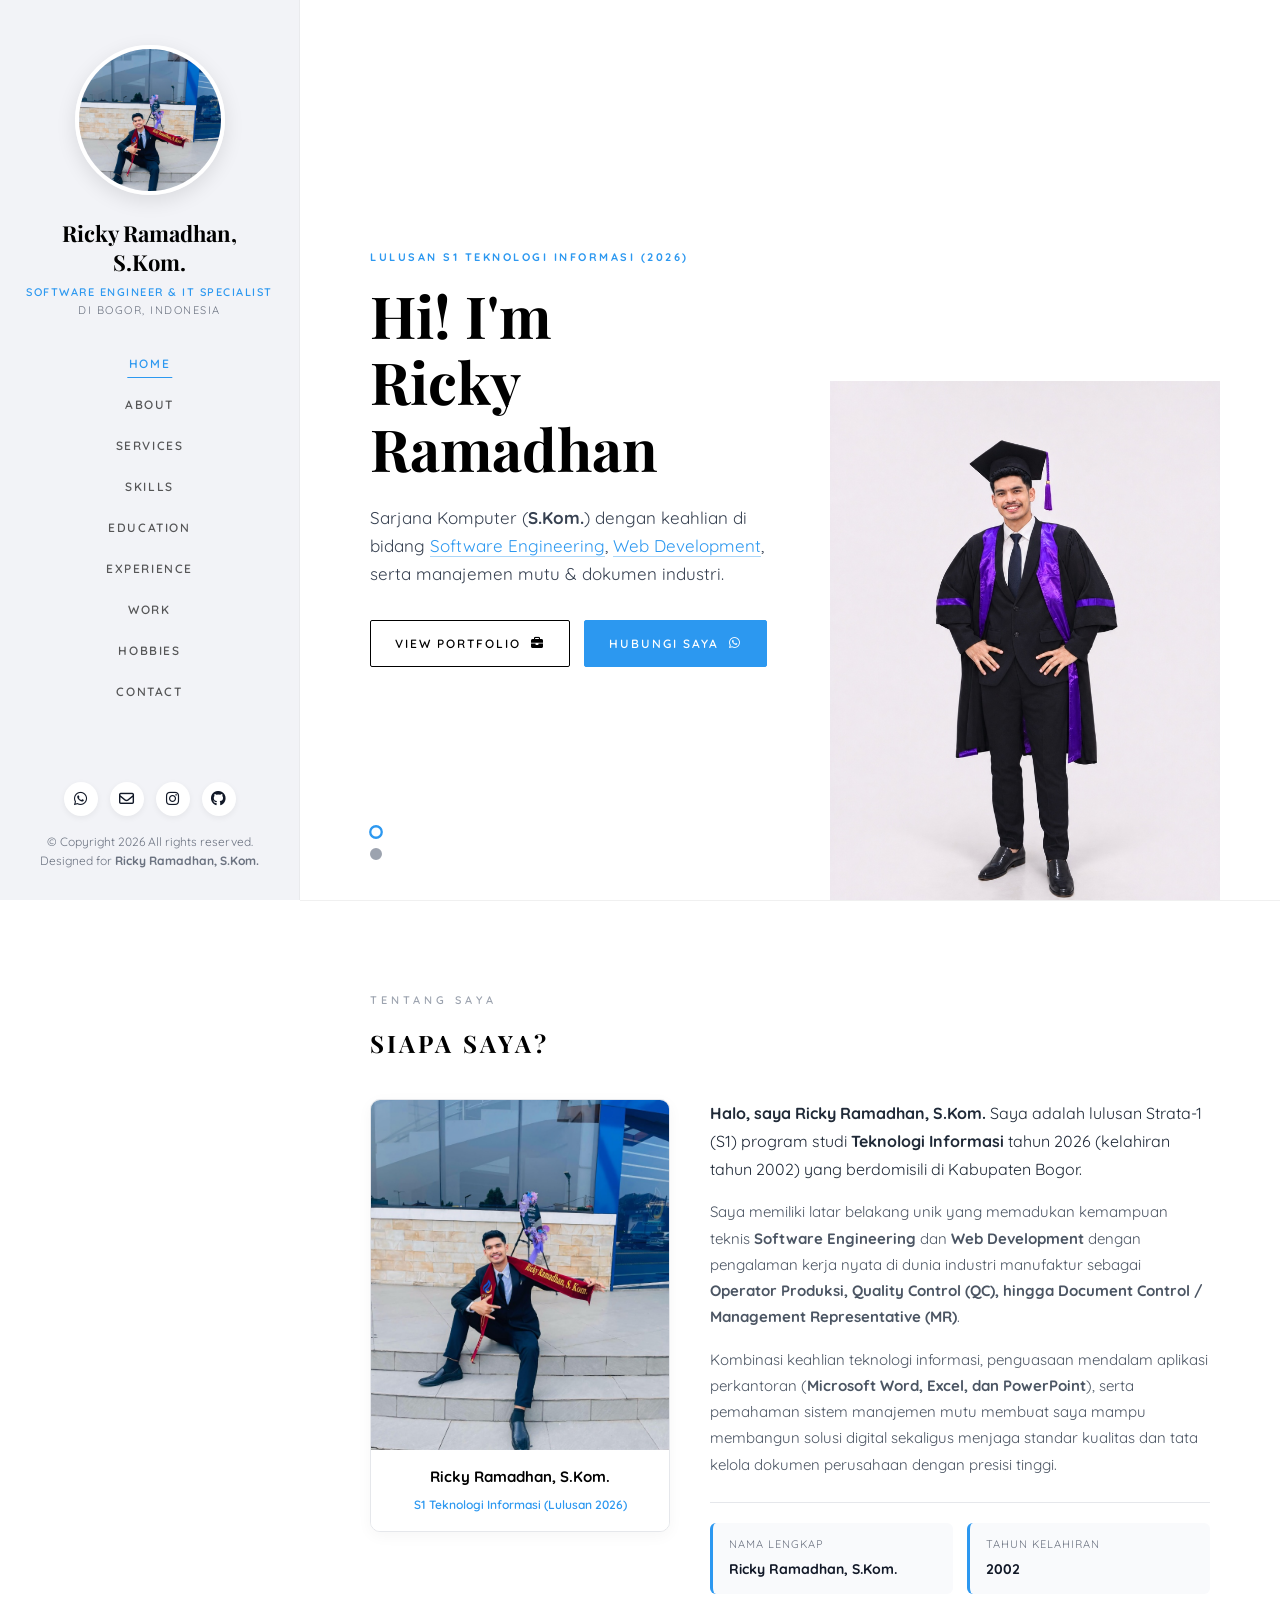
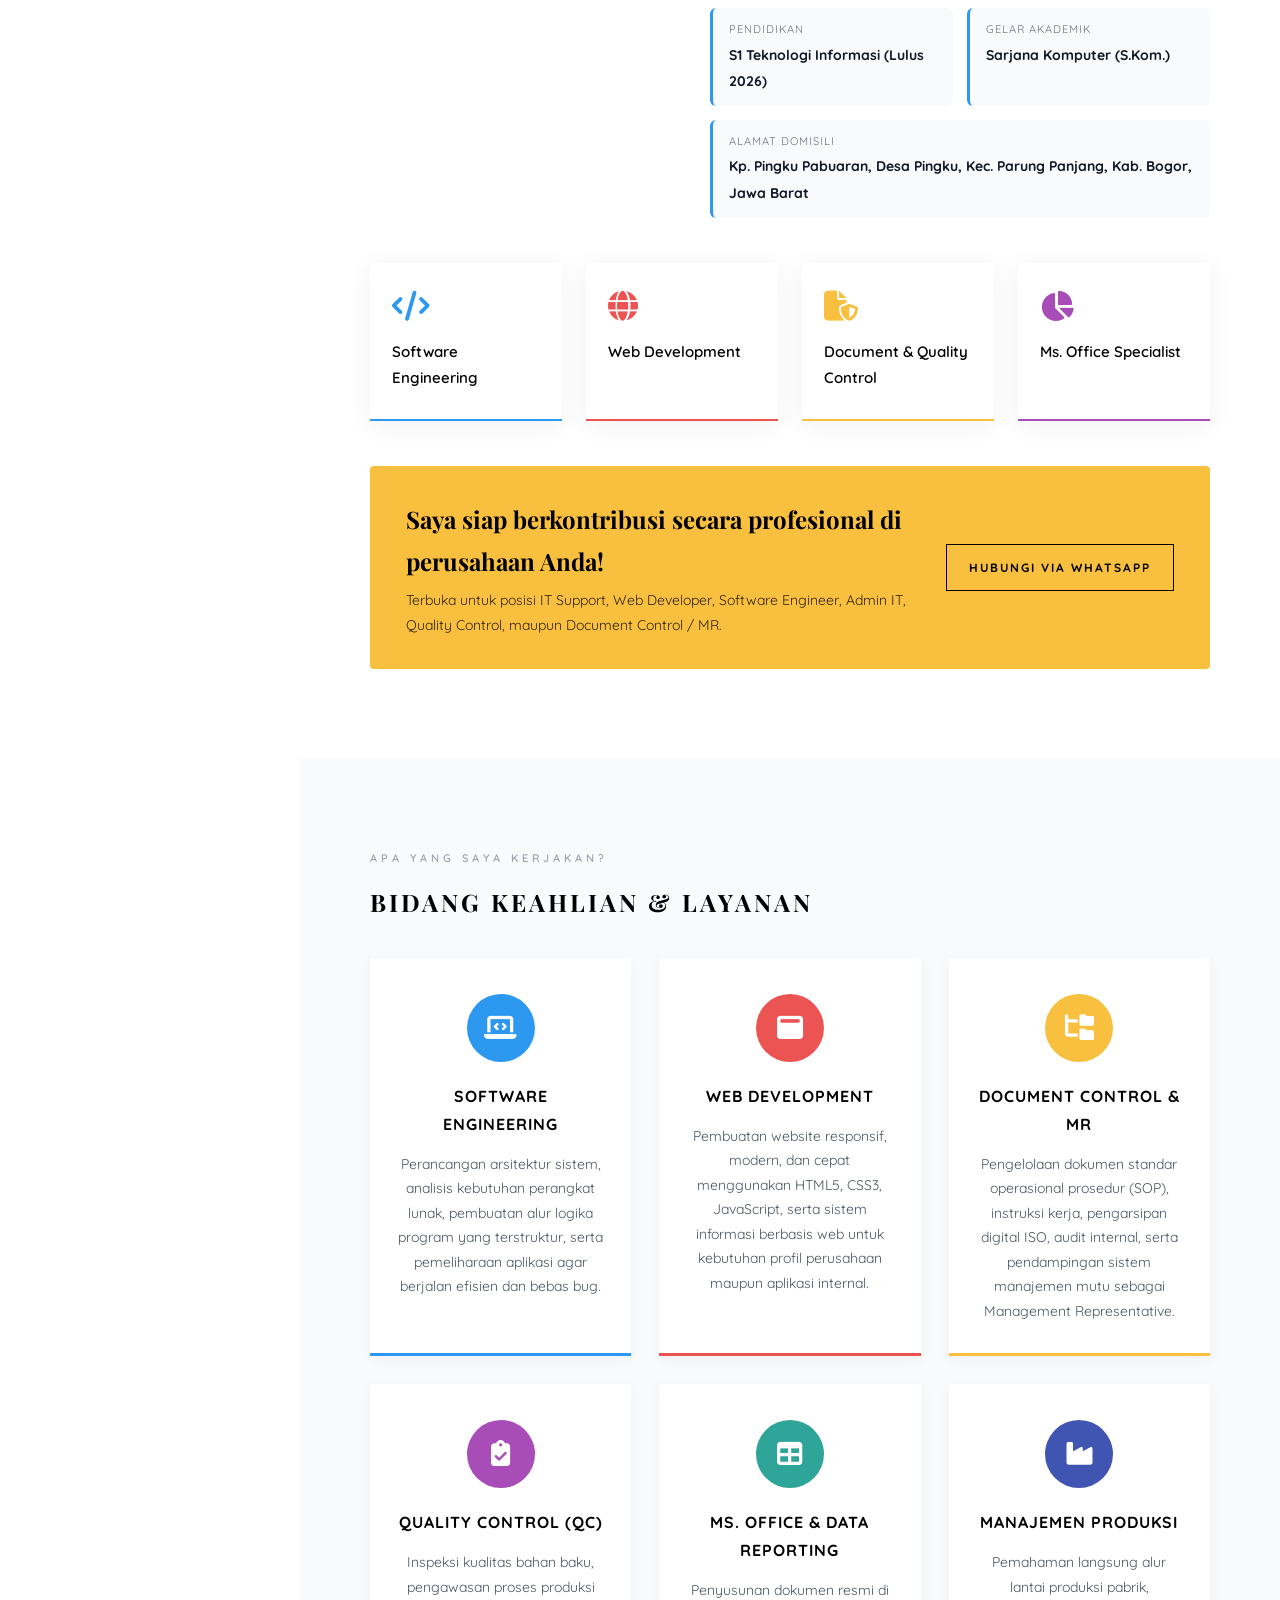
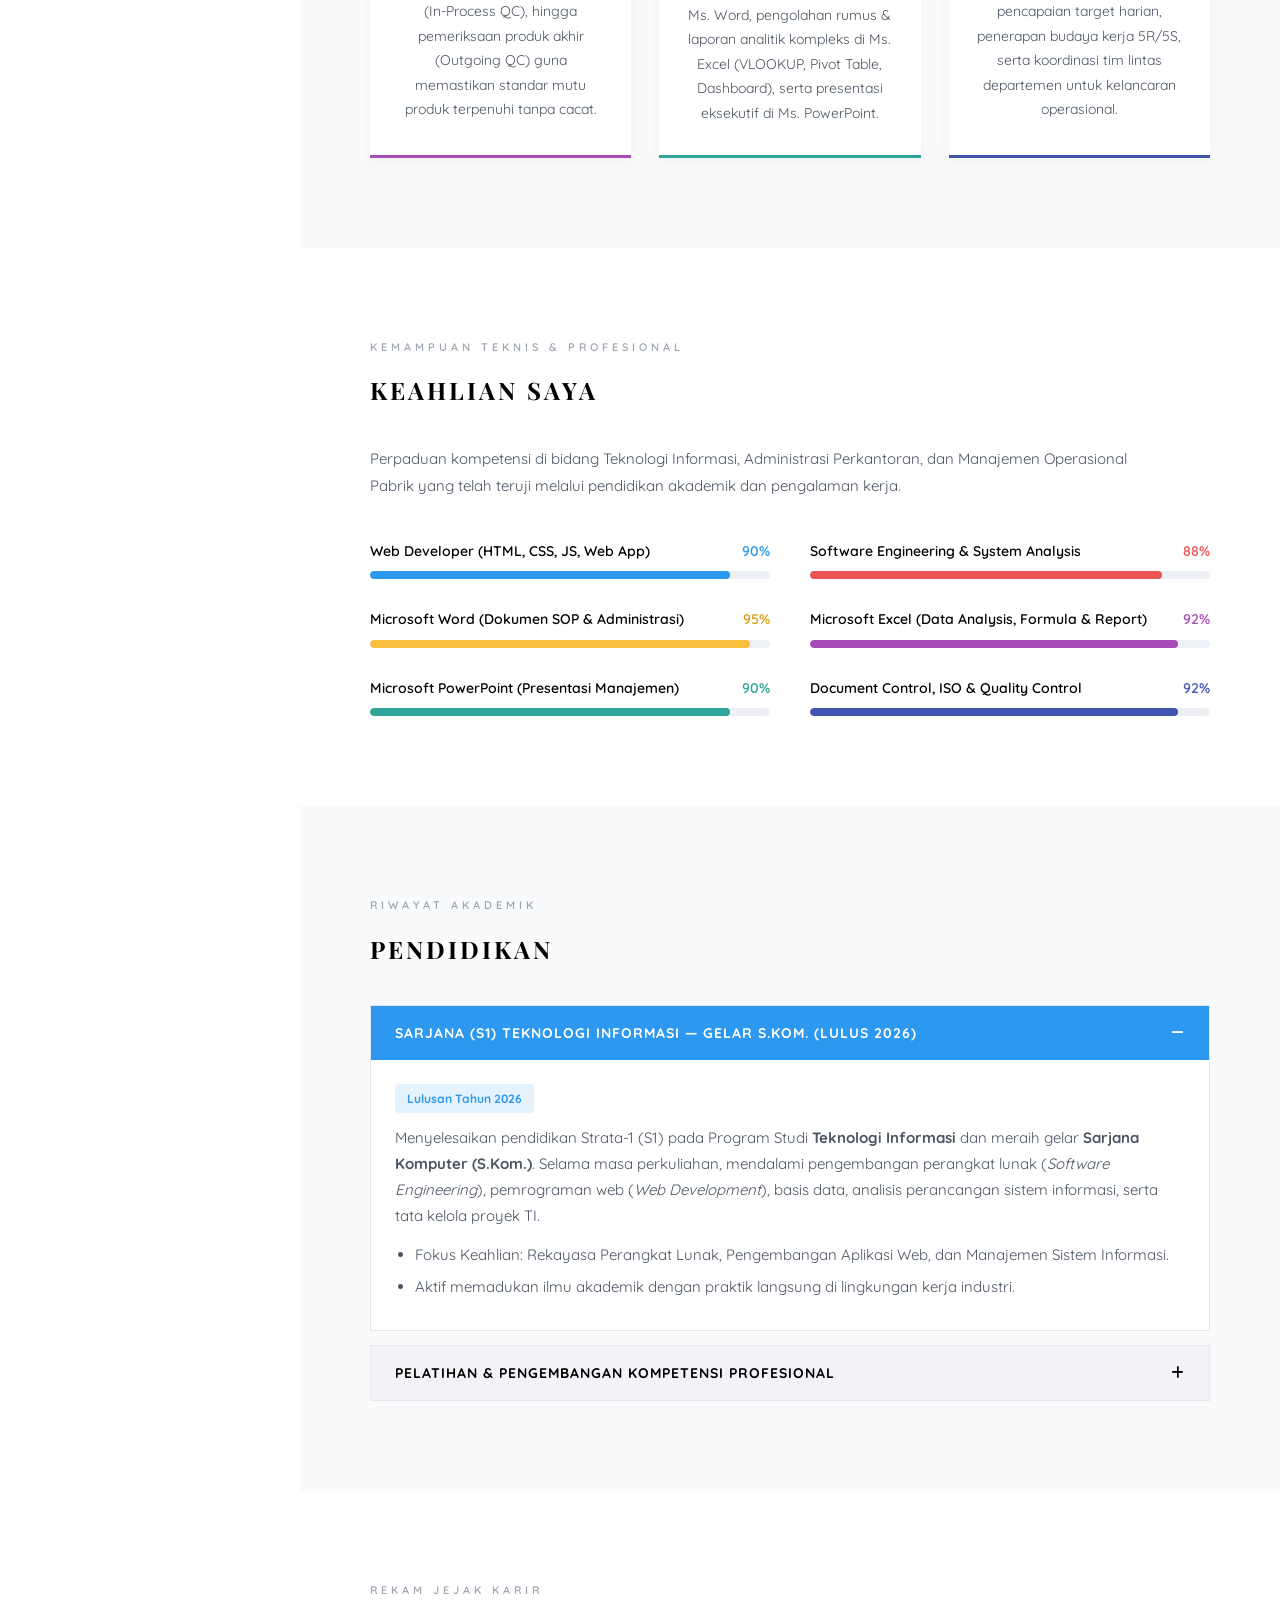
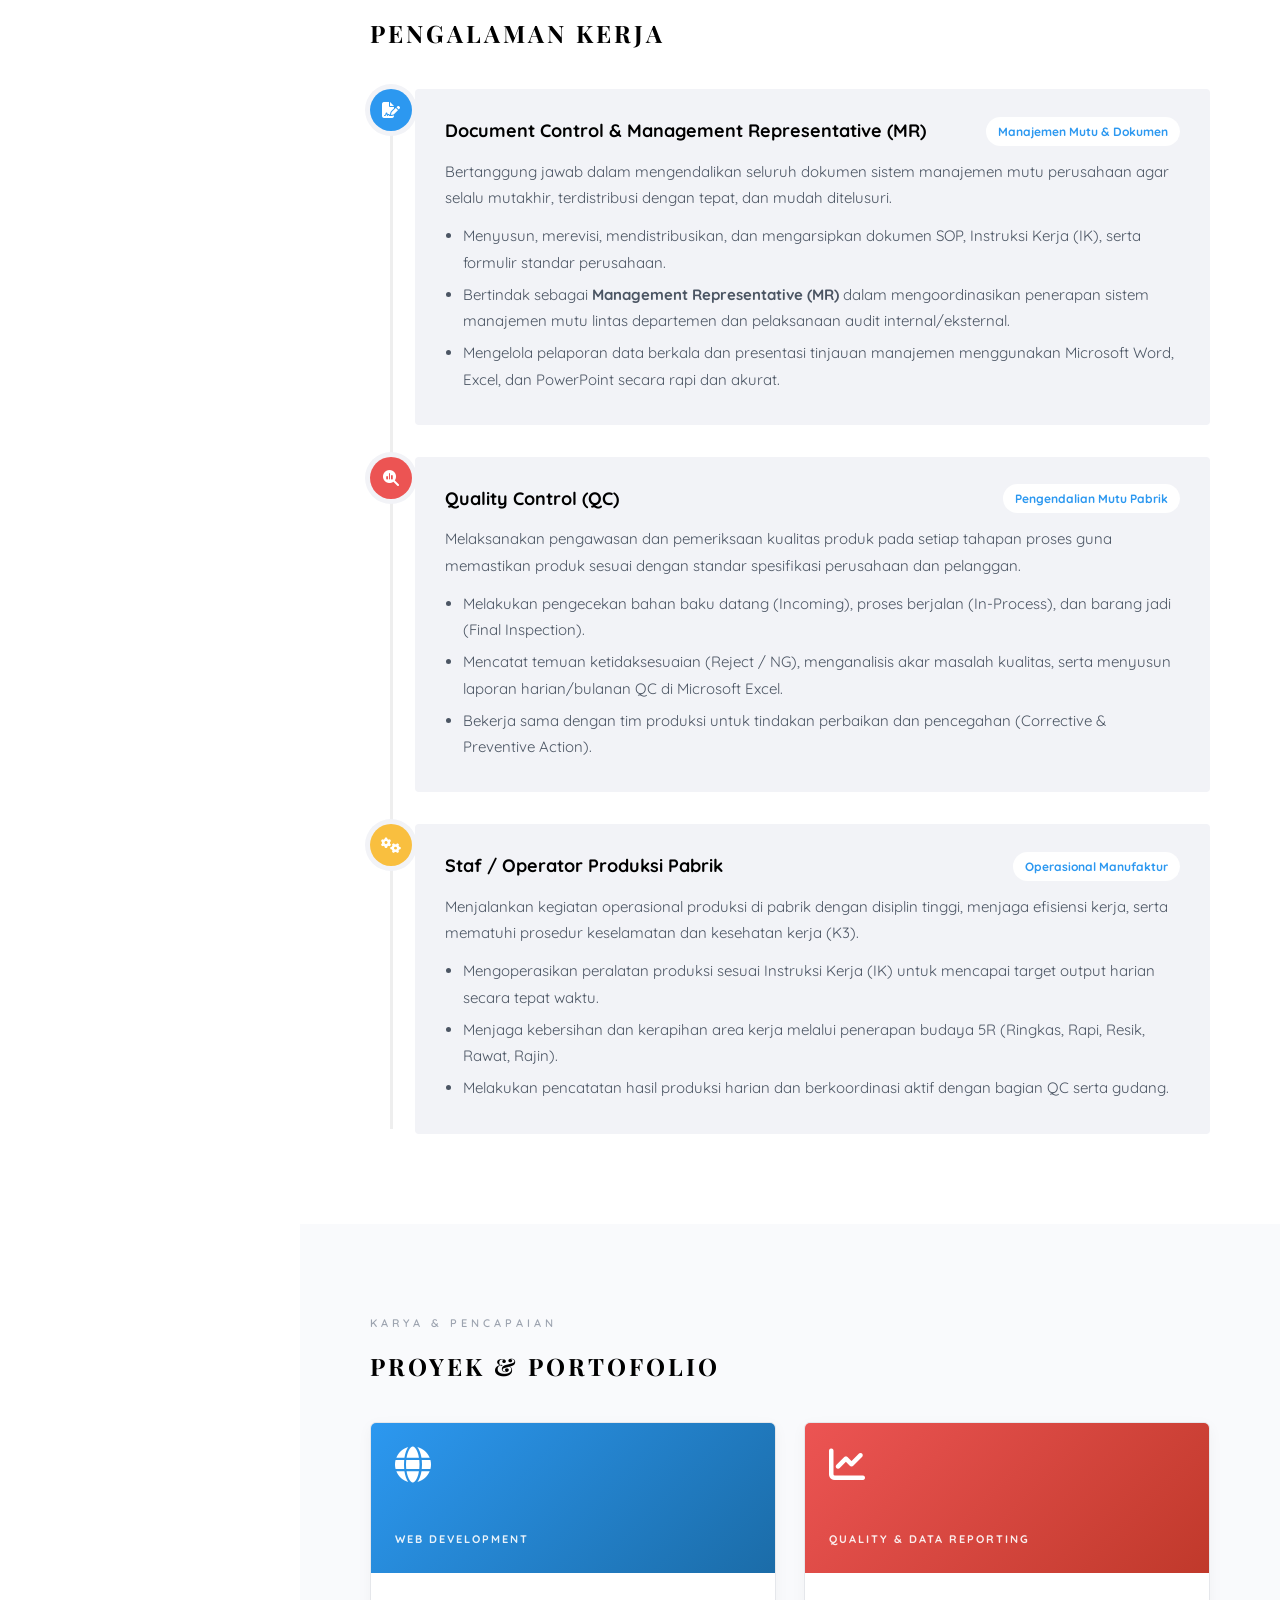
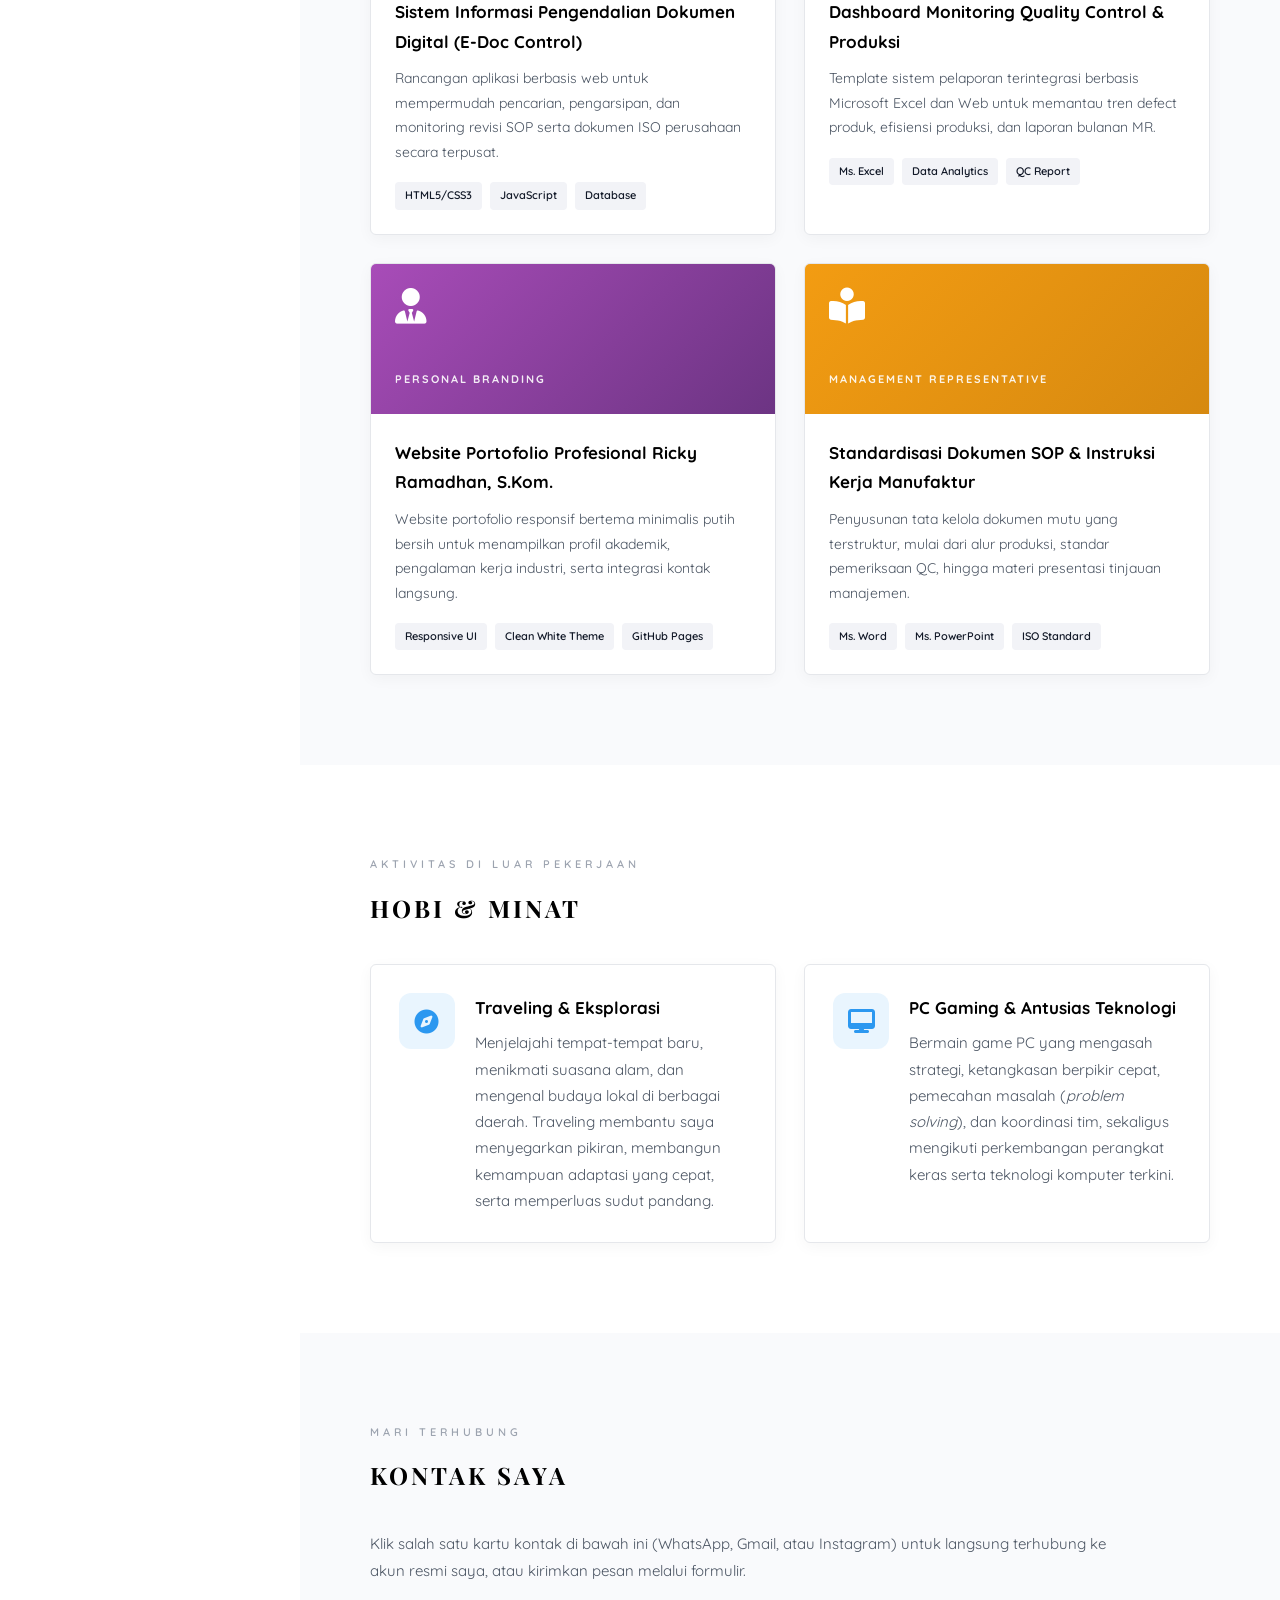
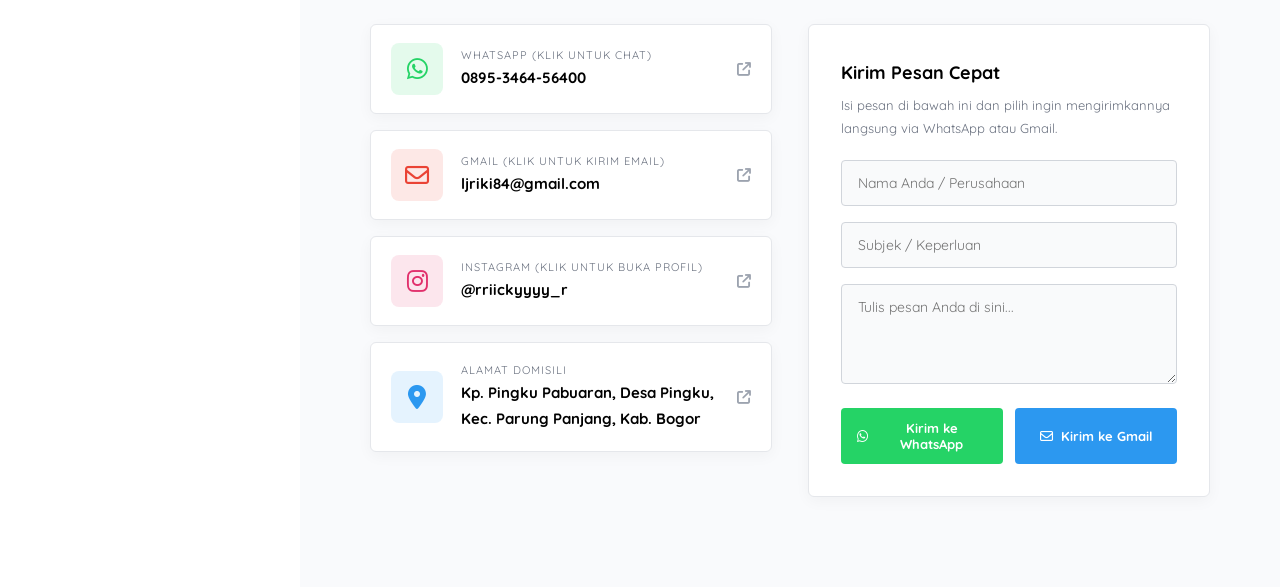
==== commit 60f8ac33: "Add files via upload" ====
--- a/index.html
+++ b/index.html
@@ -34,7 +34,7 @@
       <div class="sidebar-inner">
         <div class="author-profile">
           <div class="author-img-wrap">
-            <img src="assets/images/ricky-profile.jpg" alt="Ricky Ramadhan, S.Kom." class="author-img" />
+            <img src="ricky-profile.jpg" alt="Ricky Ramadhan, S.Kom." class="author-img" />
           </div>
           <h1 class="author-name"><a href="#home">Ricky Ramadhan, S.Kom.</a></h1>
           <p class="author-role">
@@ -111,7 +111,7 @@
               </div>
               <div class="hero-image-col">
                 <div class="hero-person-wrapper">
-                  <img src="assets/images/ricky-hero.jpg" alt="Ricky Ramadhan, S.Kom. Wisuda" class="hero-person-img" />
+                  <img src="ricky-hero.jpg" alt="Ricky Ramadhan, S.Kom. Wisuda" class="hero-person-img" />
                 </div>
               </div>
             </div>
@@ -138,7 +138,7 @@
               </div>
               <div class="hero-image-col">
                 <div class="hero-person-wrapper">
-                  <img src="assets/images/ricky-profile.jpg" alt="Ricky Ramadhan, S.Kom."
+                  <img src="ricky-profile.jpg" alt="Ricky Ramadhan, S.Kom."
                     class="hero-person-img hero-img-rounded" />
                 </div>
               </div>
@@ -161,7 +161,7 @@
 
           <div class="about-grid">
             <div class="about-photo-card">
-              <img src="assets/images/ricky-profile.jpg" alt="Ricky Ramadhan, S.Kom." />
+              <img src="ricky-profile.jpg" alt="Ricky Ramadhan, S.Kom." />
               <div class="about-photo-caption">
                 <strong>Ricky Ramadhan, S.Kom.</strong>
                 <span>S1 Teknologi Informasi (Lulusan 2026)</span>
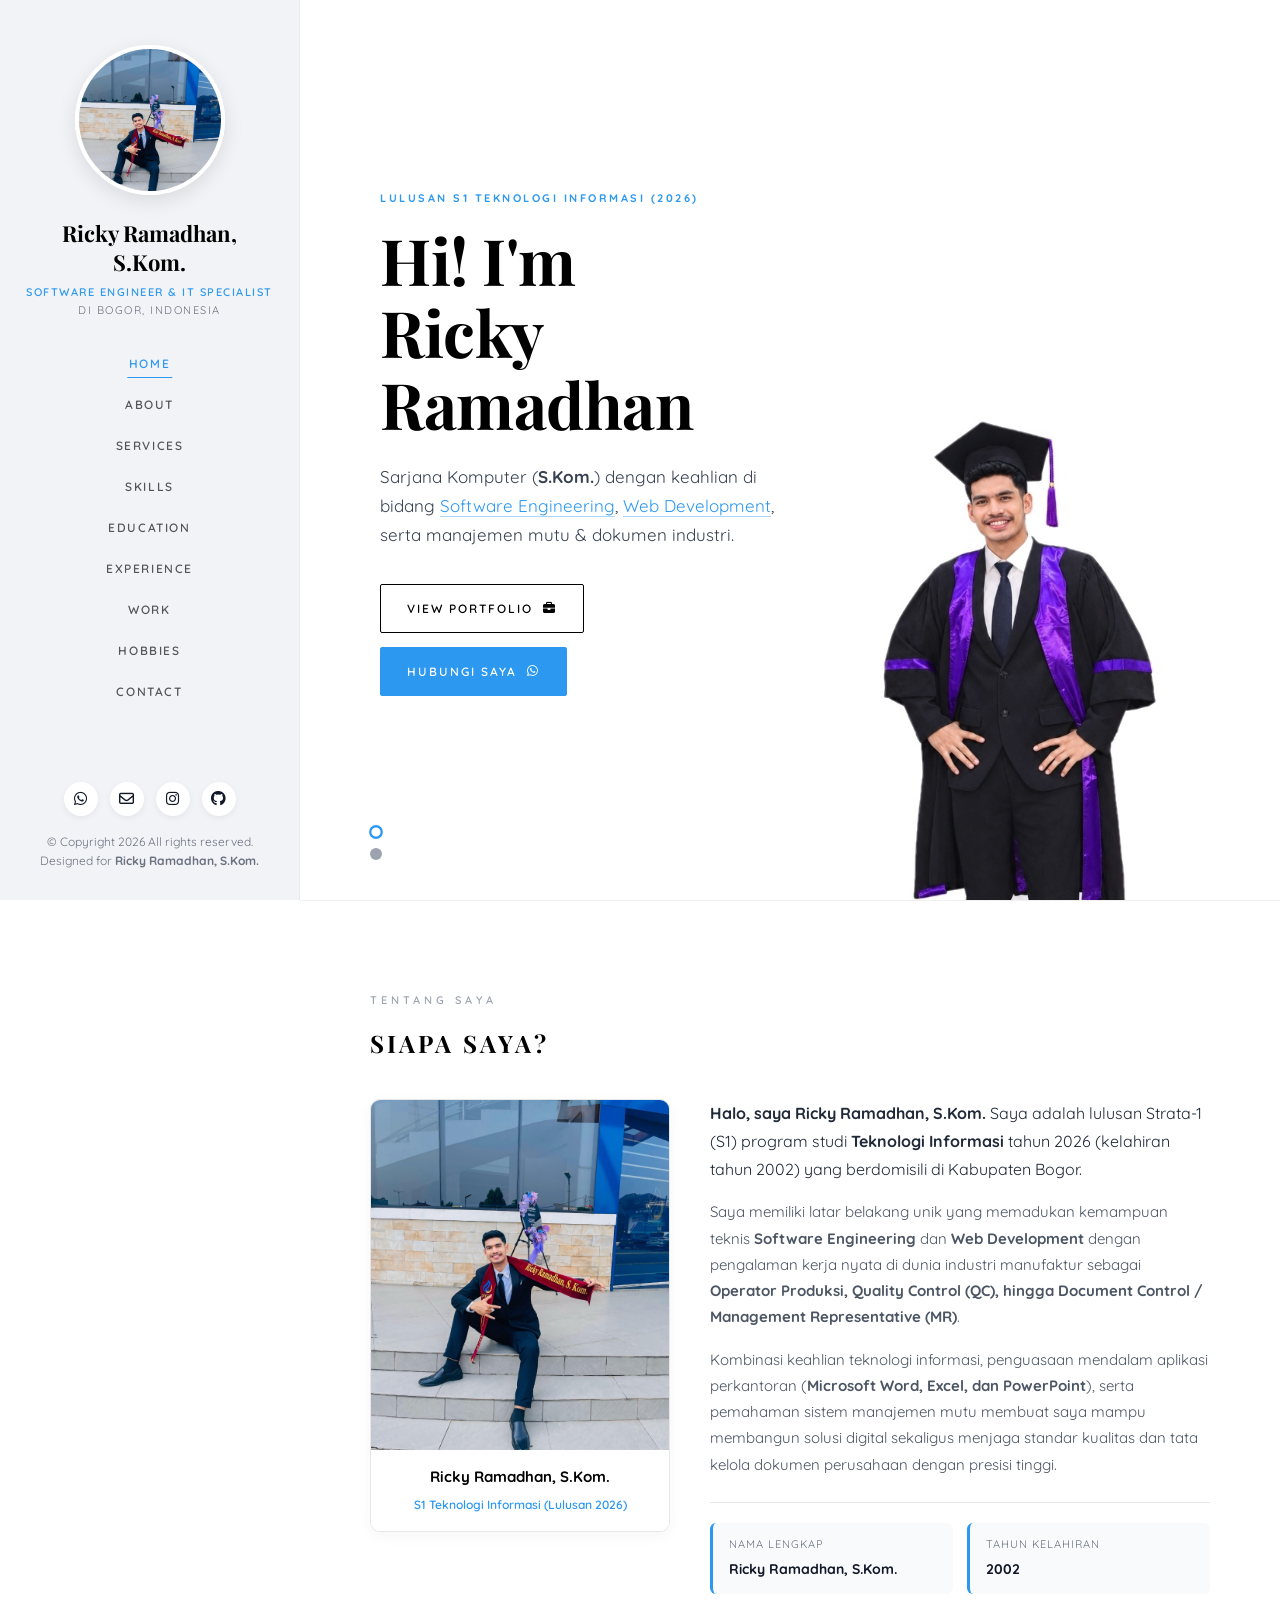
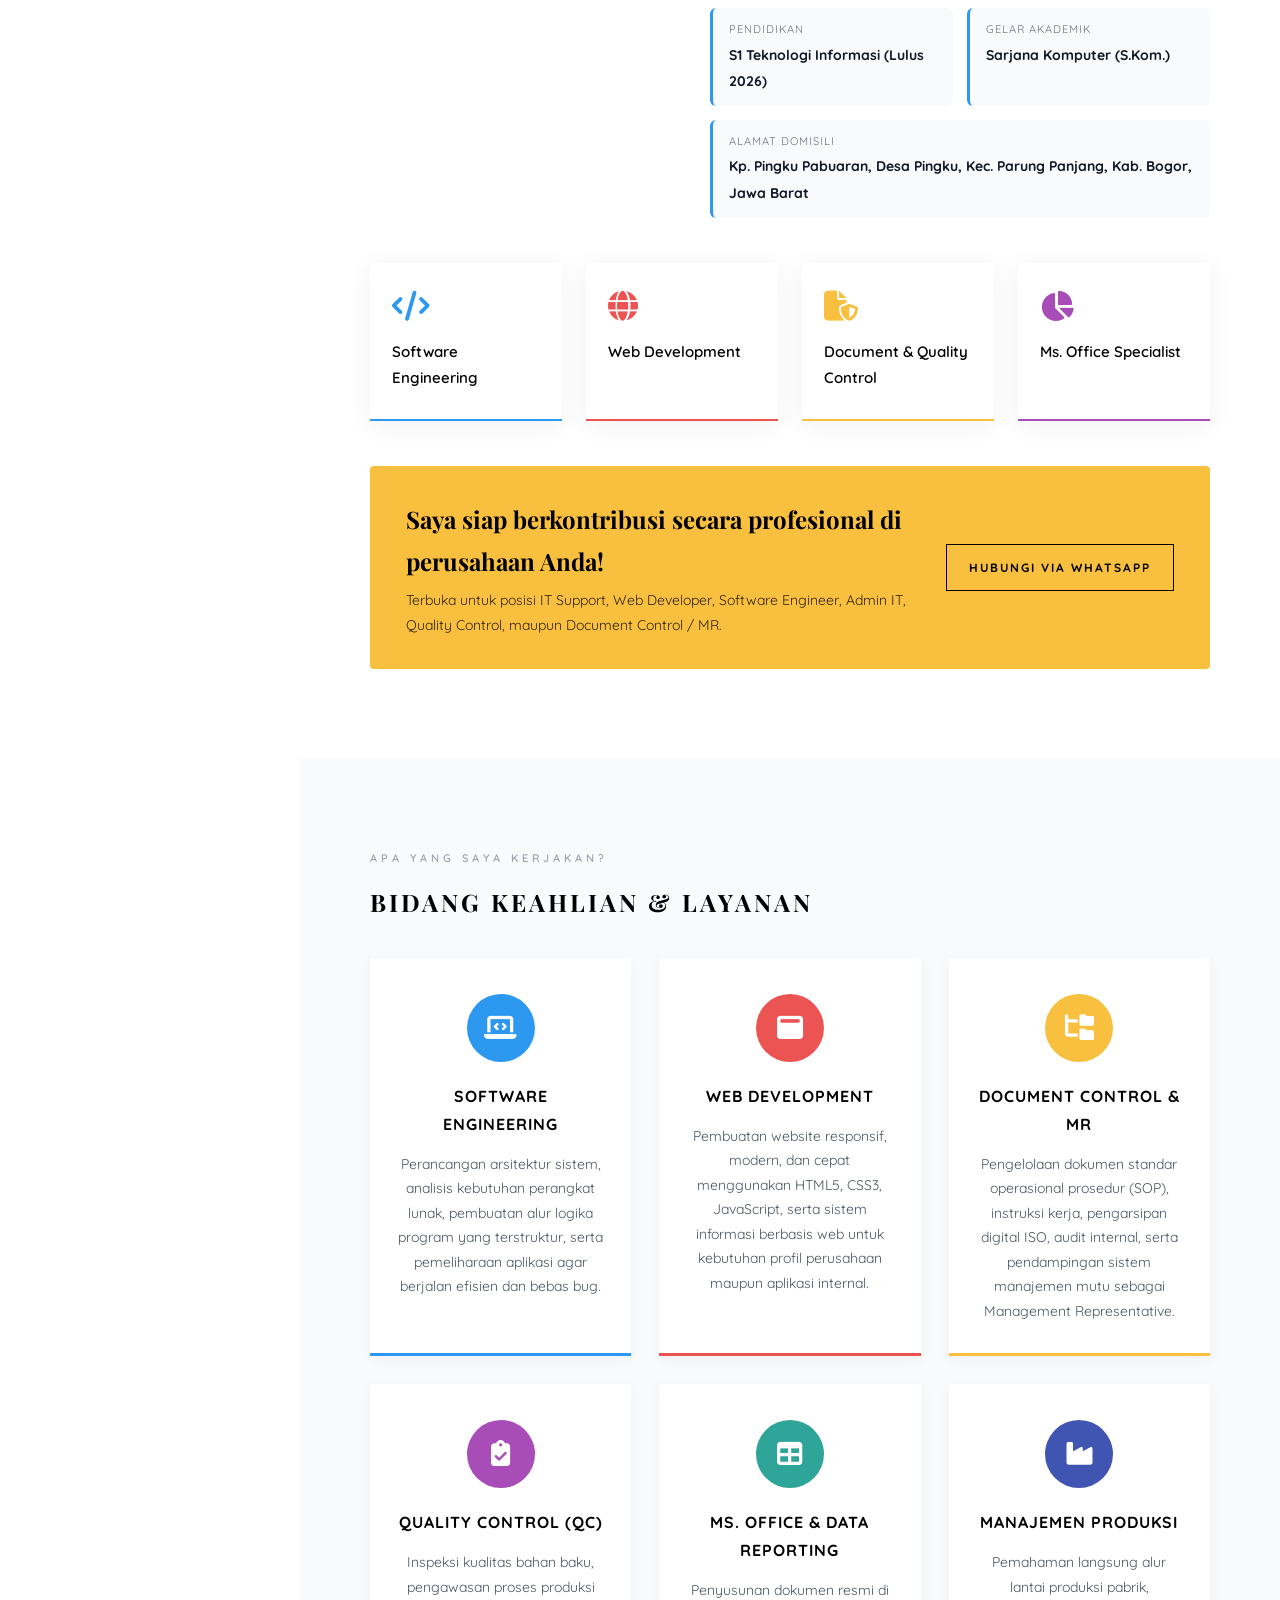
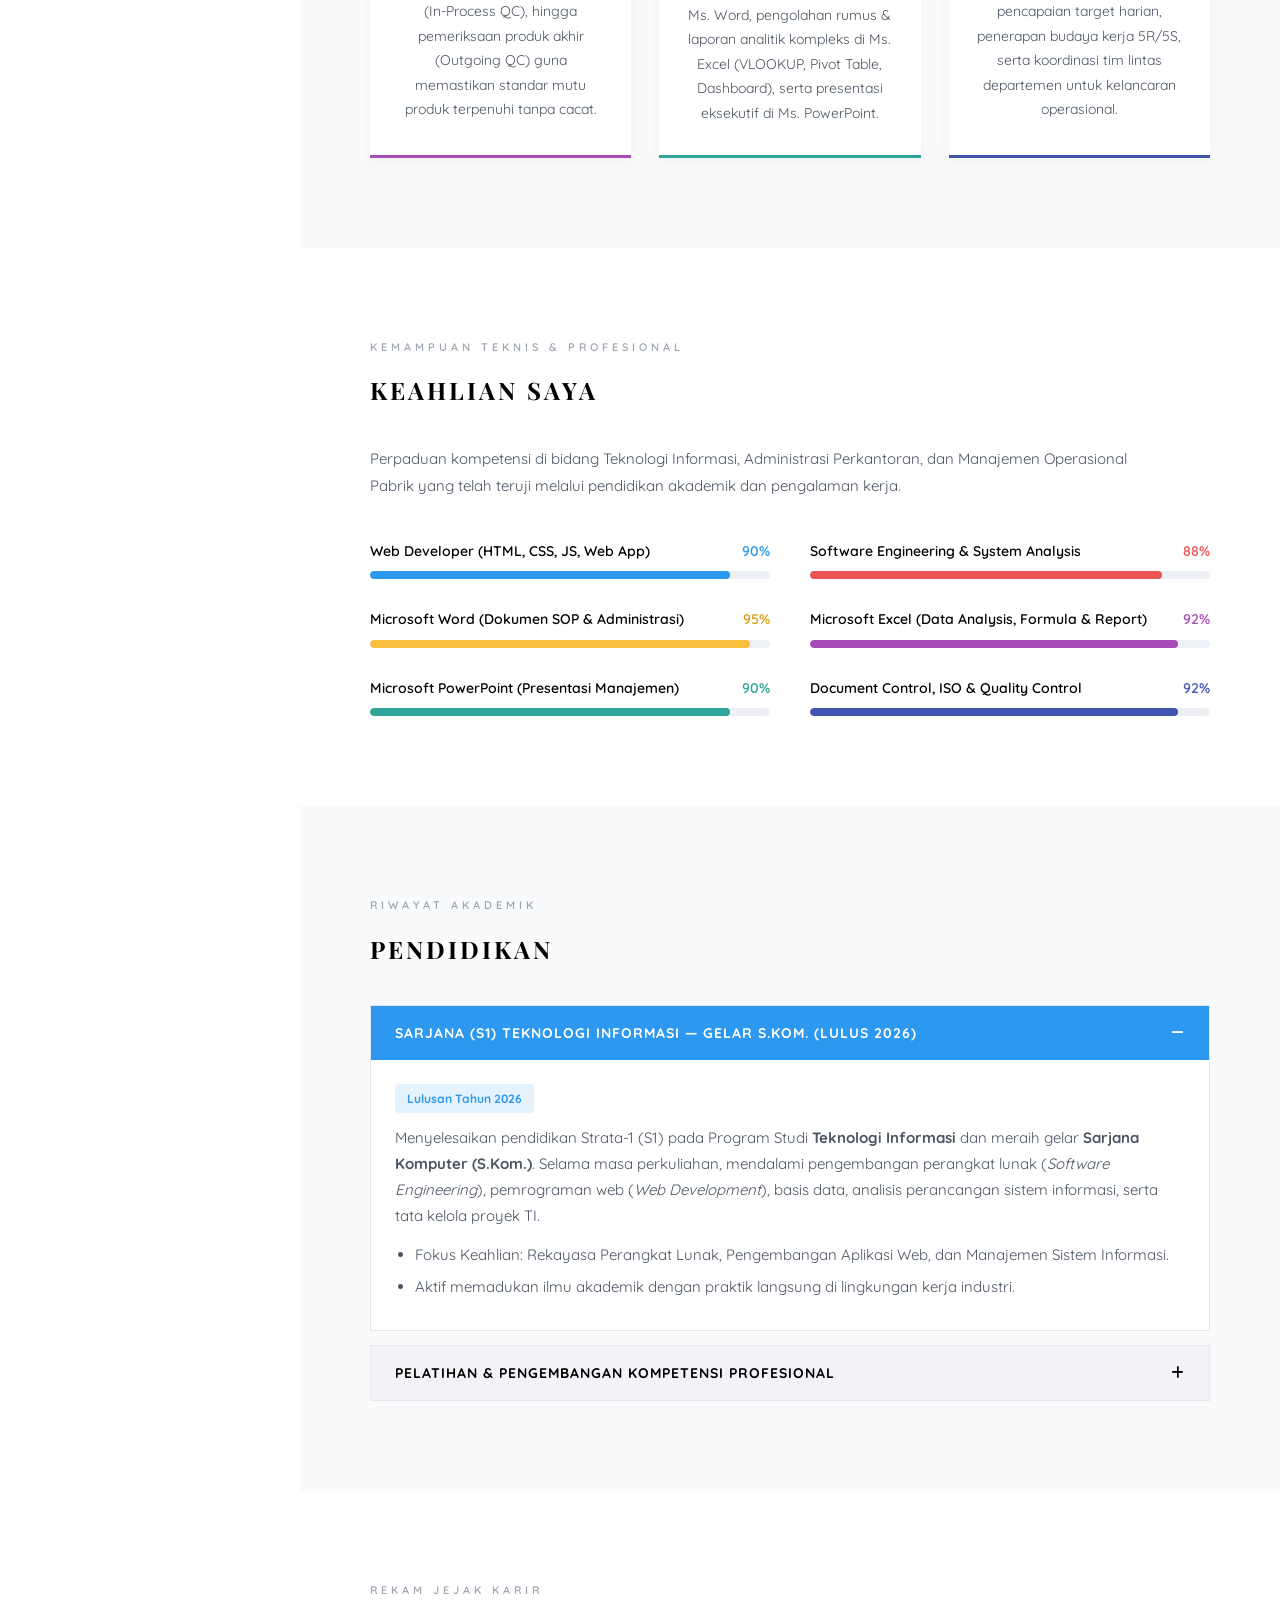
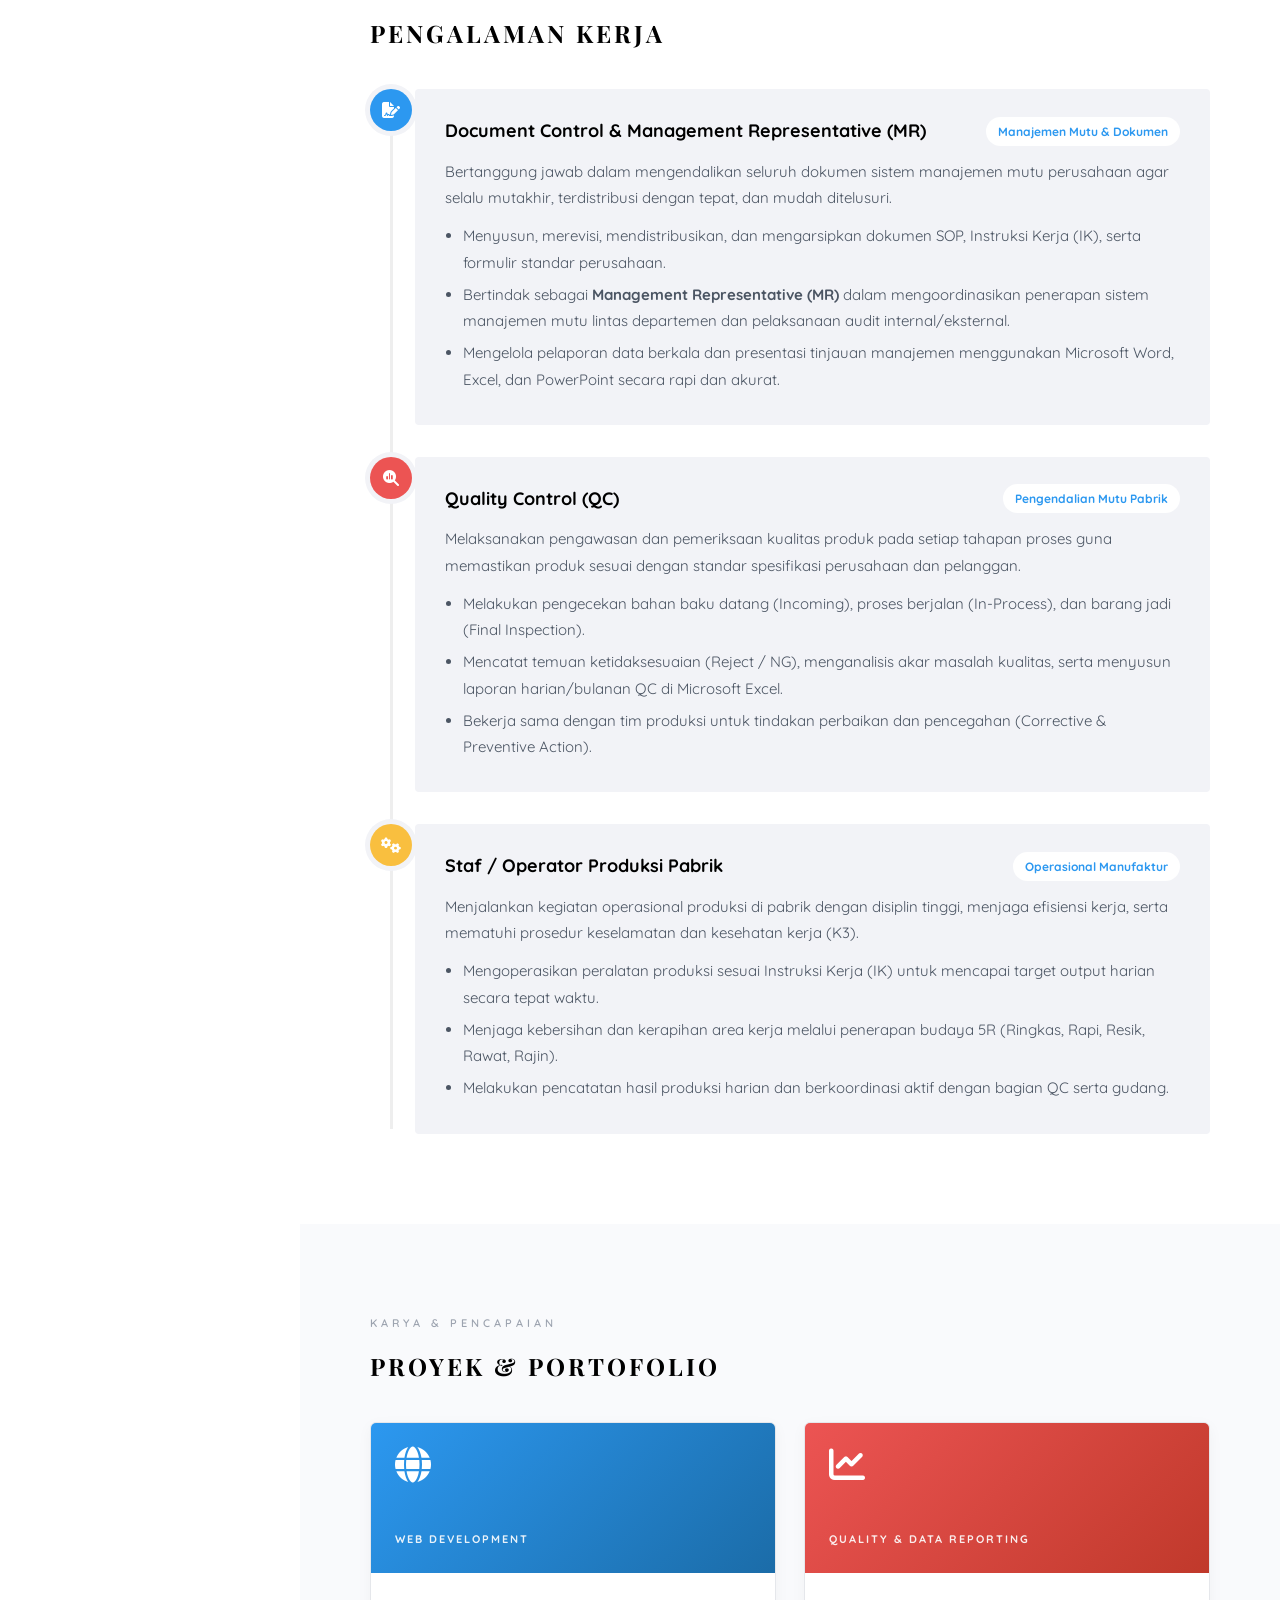
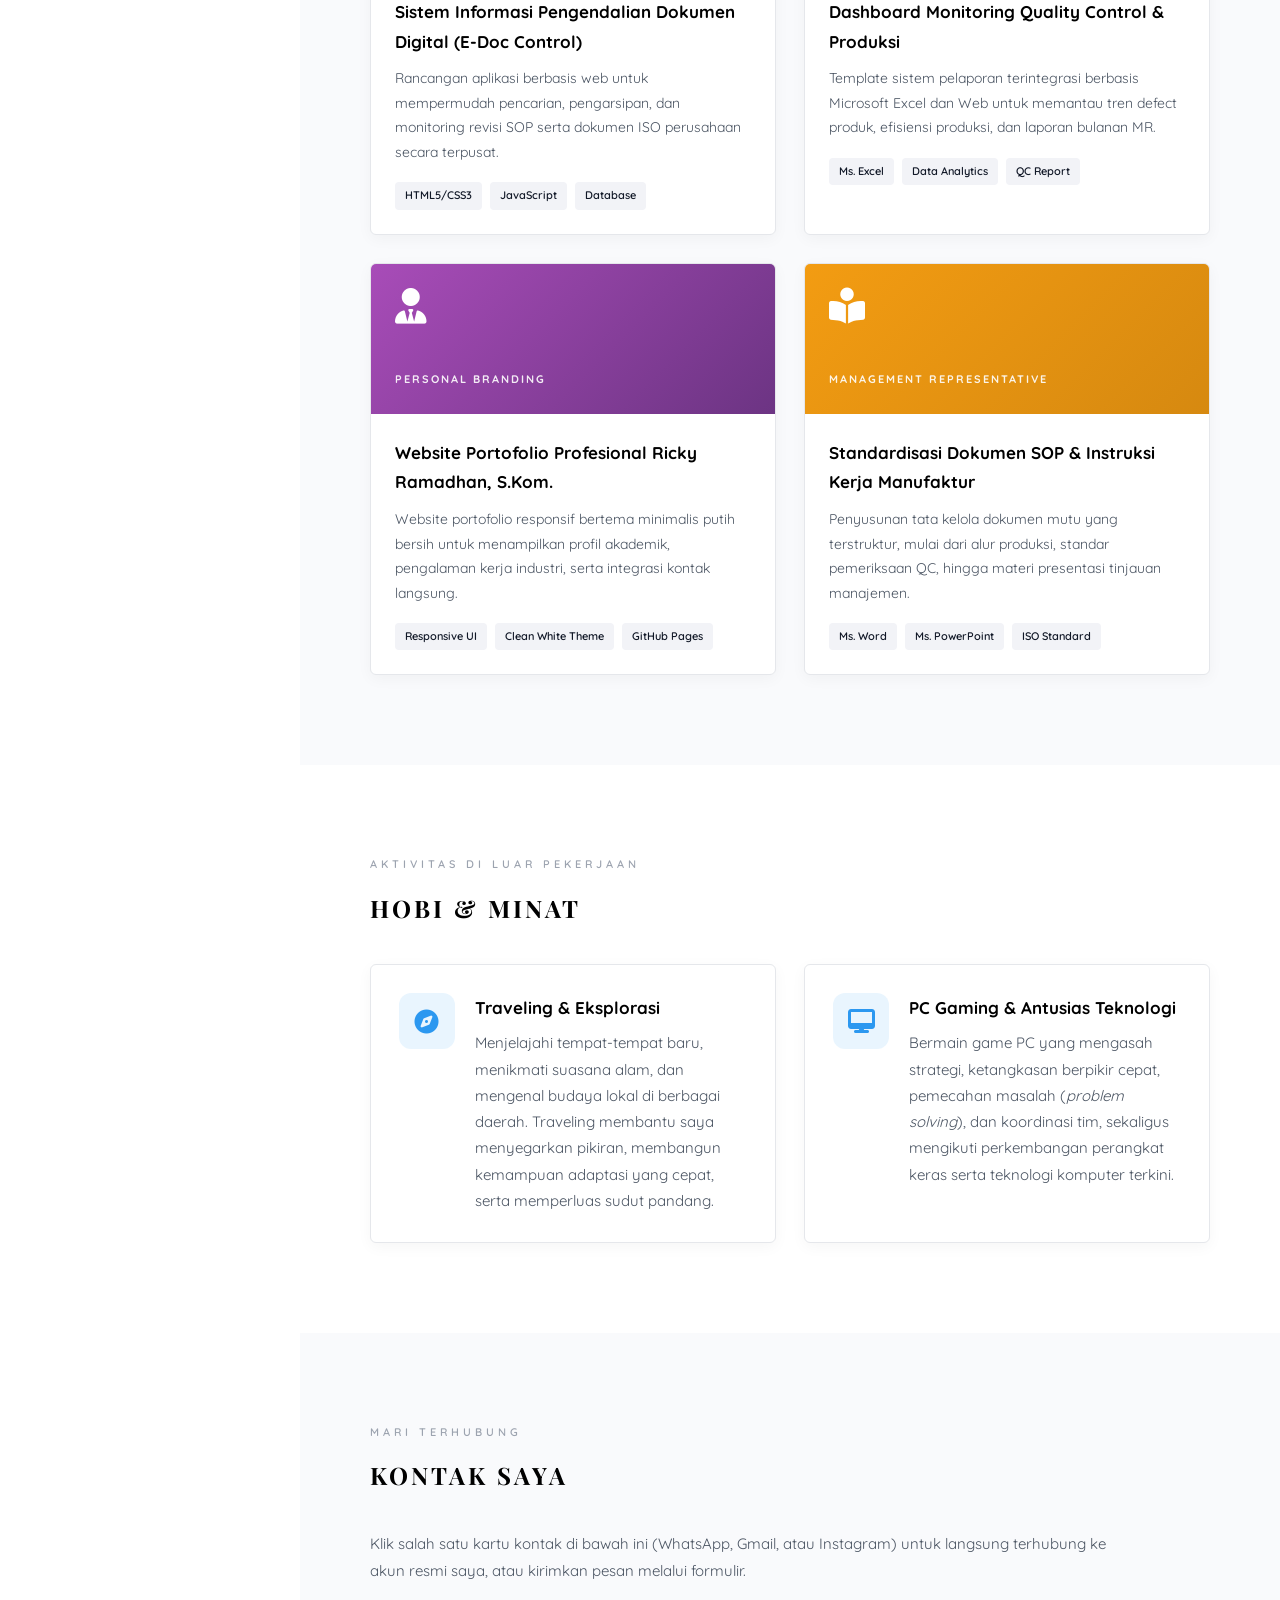
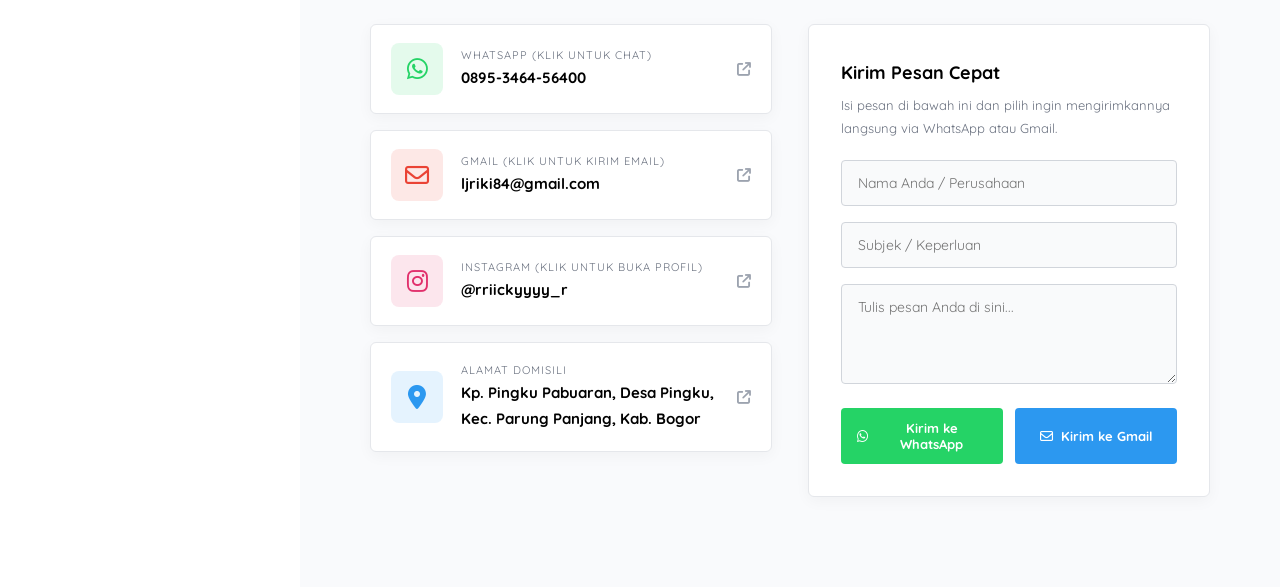
==== commit 34c5449c: "Add files via upload" ====
--- a/index.html
+++ b/index.html
@@ -121,10 +121,10 @@
           <div class="hero-slide" id="slide-2">
             <div class="hero-container">
               <div class="hero-text-col">
-                <span class="hero-badge">WEB DEVELOPER &amp; DOCUMENT CONTROL</span>
+                <span class="hero-badge">SOFTWARE ENGINEER &amp; MANAGEMENT REPRESENTATIVE</span>
                 <h2 class="hero-title">I am<br />a Developer</h2>
                 <p class="hero-subtitle">
-                  Menggabungkan ketelitian pengalaman <strong>Quality Control &amp; Management Representative</strong>
+                  Menggabungkan ketelitian pengalaman <strong>Quality Control &amp; Document Control</strong>
                   dengan inovasi teknologi perangkat lunak modern.
                 </p>
                 <div class="hero-actions">
@@ -138,8 +138,7 @@
               </div>
               <div class="hero-image-col">
                 <div class="hero-person-wrapper">
-                  <img src="ricky-profile.jpg" alt="Ricky Ramadhan, S.Kom."
-                    class="hero-person-img hero-img-rounded" />
+                  <img src="ricky-hero.jpg" alt="Ricky Ramadhan, S.Kom." class="hero-person-img" />
                 </div>
               </div>
             </div>
--- a/style.css
+++ b/style.css
@@ -244,9 +244,9 @@
 .hero-section {
   position: relative;
   min-height: 100vh;
-  background-color: var(--bg-white);
-  display: flex;
-  align-items: center;
+  background-color: #ffffff;
+  display: flex;
+  align-items: stretch;
   overflow: hidden;
   border-bottom: 1px solid #f0f0f0;
 }
@@ -255,13 +255,15 @@
   width: 100%;
   min-height: 100vh;
   position: relative;
+  background-color: #ffffff;
 }
 
 .hero-slide {
   display: none;
   min-height: 100vh;
   width: 100%;
-  align-items: center;
+  align-items: stretch;
+  background-color: #ffffff;
   animation: fadeInSlide 0.65s ease;
 }
 
@@ -282,19 +284,20 @@
 
 .hero-container {
   width: 100%;
-  max-width: 1200px;
+  max-width: 1280px;
   margin: 0 auto;
-  padding: 50px 60px 0 70px;
+  padding: 0 30px 0 80px;
   display: grid;
-  grid-template-columns: 1.05fr 0.95fr;
+  grid-template-columns: 0.92fr 1.08fr;
   align-items: center;
-  gap: 30px;
+  gap: 10px;
   min-height: 100vh;
+  background-color: #ffffff;
 }
 
 .hero-text-col {
-  padding-bottom: 40px;
-  z-index: 2;
+  padding: 40px 0 60px;
+  z-index: 3;
 }
 
 .hero-badge {
@@ -304,25 +307,26 @@
   letter-spacing: 2.5px;
   text-transform: uppercase;
   color: var(--accent-blue);
-  margin-bottom: 14px;
+  margin-bottom: 16px;
 }
 
 .hero-title {
   font-family: var(--font-serif);
-  font-size: 58px;
-  font-weight: 700;
-  color: var(--text-dark);
-  line-height: 1.15;
-  margin-bottom: 22px;
+  font-size: 64px;
+  font-weight: 700;
+  color: var(--text-dark);
+  line-height: 1.12;
+  margin-bottom: 24px;
+  letter-spacing: -0.5px;
 }
 
 .hero-subtitle {
   font-size: 17px;
   color: #374151;
   font-weight: 400;
-  max-width: 480px;
-  margin-bottom: 32px;
-  line-height: 1.65;
+  max-width: 460px;
+  margin-bottom: 34px;
+  line-height: 1.7;
 }
 
 .hero-subtitle a {
@@ -341,7 +345,7 @@
   display: inline-flex;
   align-items: center;
   gap: 10px;
-  padding: 12px 24px;
+  padding: 13px 26px;
   border: 1px solid #000000;
   background: transparent;
   color: #000000;
@@ -361,7 +365,7 @@
   display: inline-flex;
   align-items: center;
   gap: 10px;
-  padding: 12px 24px;
+  padding: 13px 26px;
   border: 1px solid var(--accent-blue);
   background: var(--accent-blue);
   color: #ffffff;
@@ -378,39 +382,36 @@
   color: #ffffff;
 }
 
-/* Hero Right Portrait Image */
+/* Hero Right Portrait Image — Seamless Blend & Large Scale like Jackson Reference */
 .hero-image-col {
+  display: flex;
+  justify-content: flex-end;
+  align-items: flex-end;
+  align-self: stretch;
+  height: 100%;
+  min-height: 100vh;
+  position: relative;
+  background-color: #ffffff;
+}
+
+.hero-person-wrapper {
+  width: 100%;
+  max-width: 680px;
+  height: 100%;
   display: flex;
   justify-content: center;
   align-items: flex-end;
-  height: 100%;
-  position: relative;
-}
-
-.hero-person-wrapper {
-  width: 100%;
-  max-width: 470px;
-  display: flex;
-  justify-content: center;
-  align-items: flex-end;
+  background-color: #ffffff;
 }
 
 .hero-person-img {
   width: 100%;
-  max-height: 88vh;
-  object-fit: cover;
-  object-position: top center;
-  /* Subtle blend with white studio background */
-  mix-blend-mode: multiply;
-  filter: contrast(1.03);
-}
-
-.hero-img-rounded {
-  mix-blend-mode: normal;
-  border-radius: 14px;
-  max-height: 75vh;
-  box-shadow: var(--shadow-md);
-  margin-bottom: 40px;
+  height: 95vh;
+  max-height: 950px;
+  object-fit: contain;
+  object-position: bottom center;
+  display: block;
+  background-color: #ffffff;
 }
 
 /* Hero Slide Dots (Bottom left like Jackson reference) */
@@ -1209,9 +1210,13 @@
    ========================================================================== */
 @media (max-width: 1024px) {
   .hero-container {
-    padding: 40px 40px 0;
+    padding: 50px 30px 0;
     grid-template-columns: 1fr;
     text-align: center;
+  }
+
+  .hero-text-col {
+    padding: 20px 0;
   }
 
   .hero-subtitle {
@@ -1221,6 +1226,16 @@
 
   .hero-actions {
     justify-content: center;
+  }
+
+  .hero-image-col {
+    min-height: auto;
+    justify-content: center;
+  }
+
+  .hero-person-img {
+    height: auto;
+    max-height: 68vh;
   }
 
   .hero-dots {
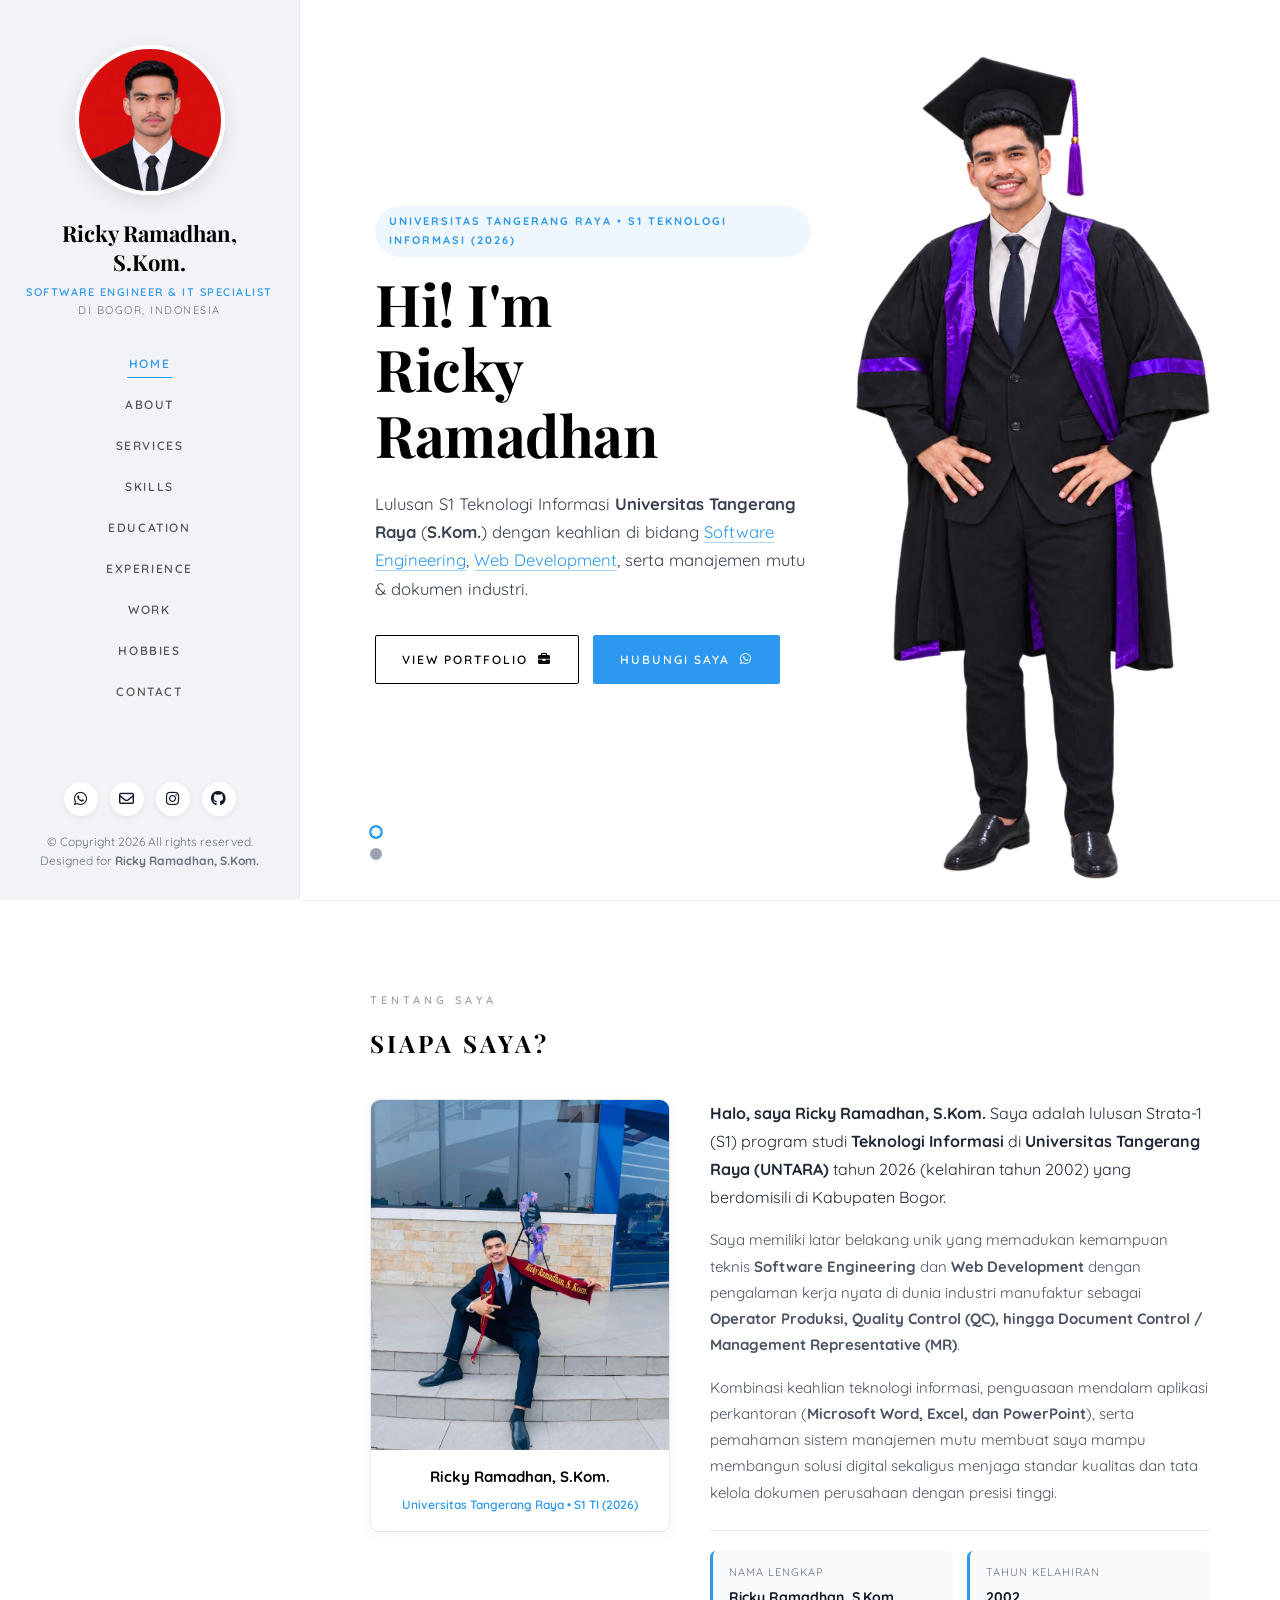
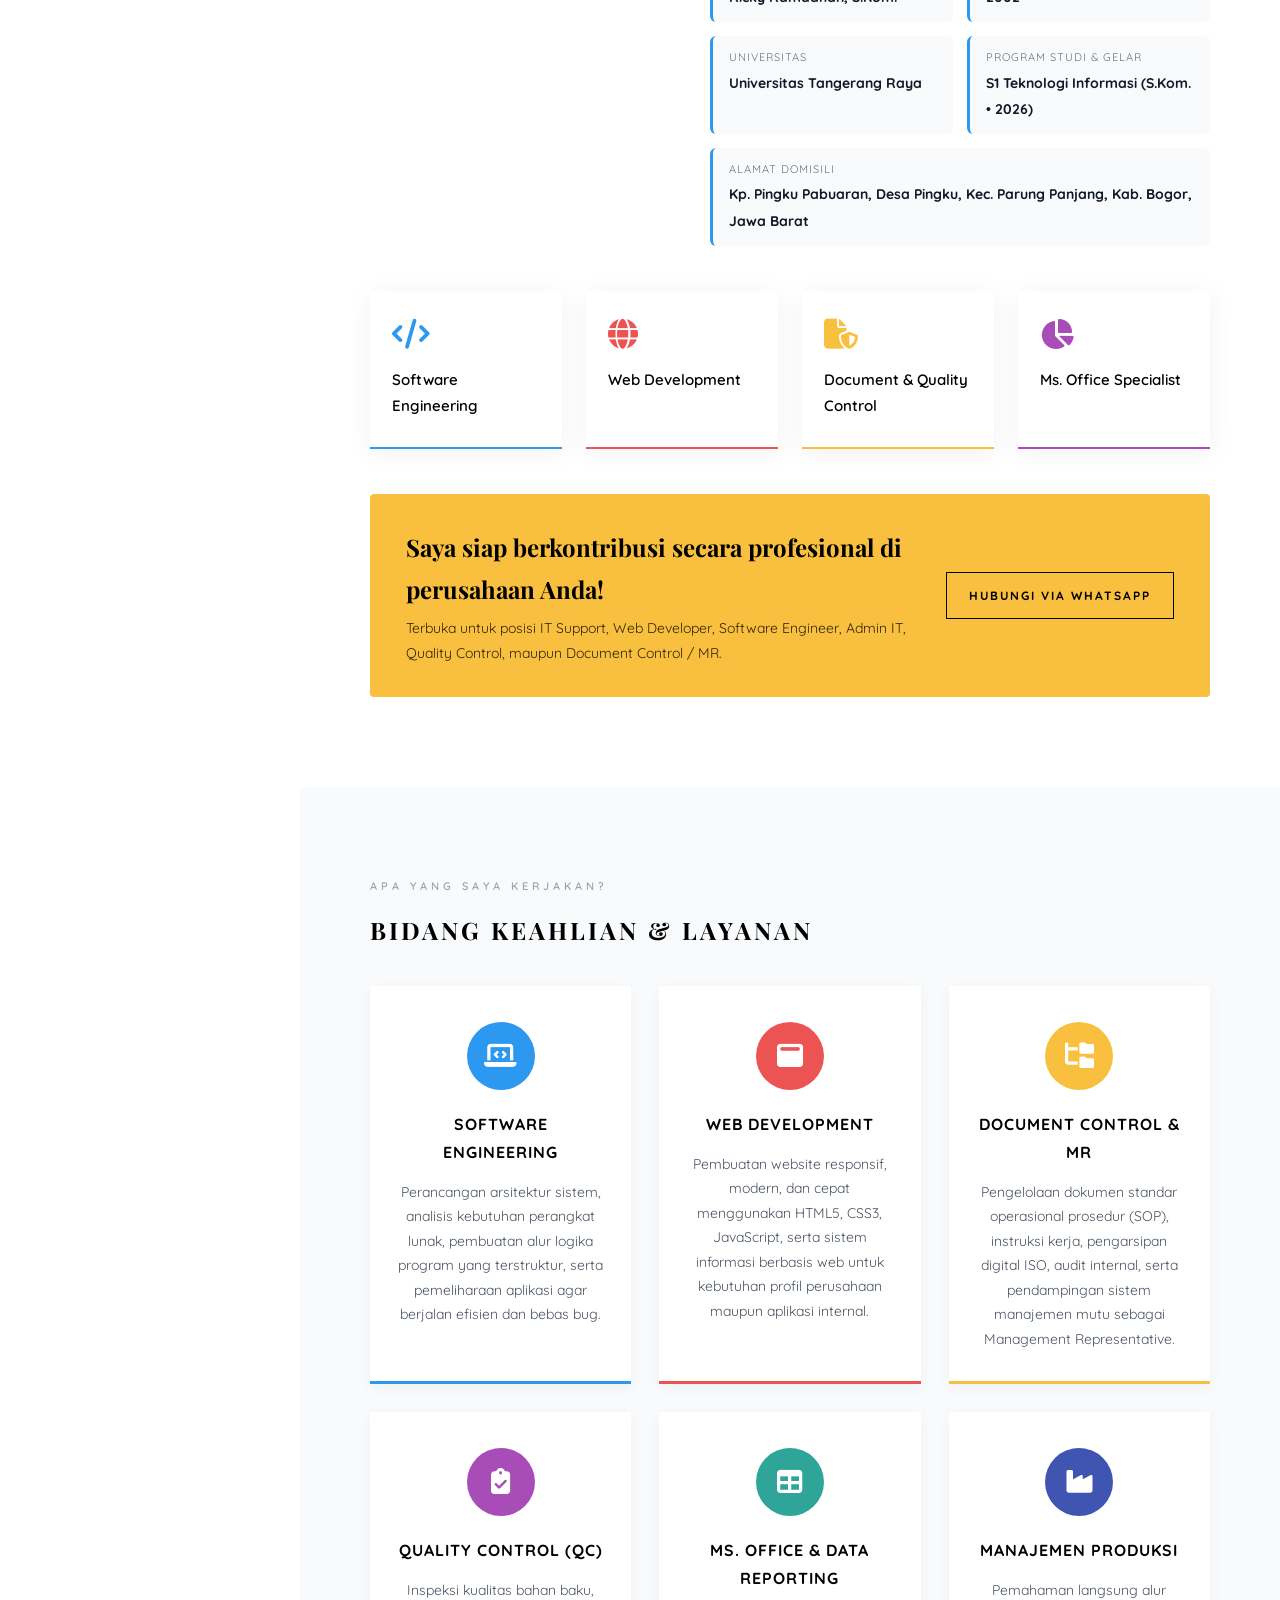
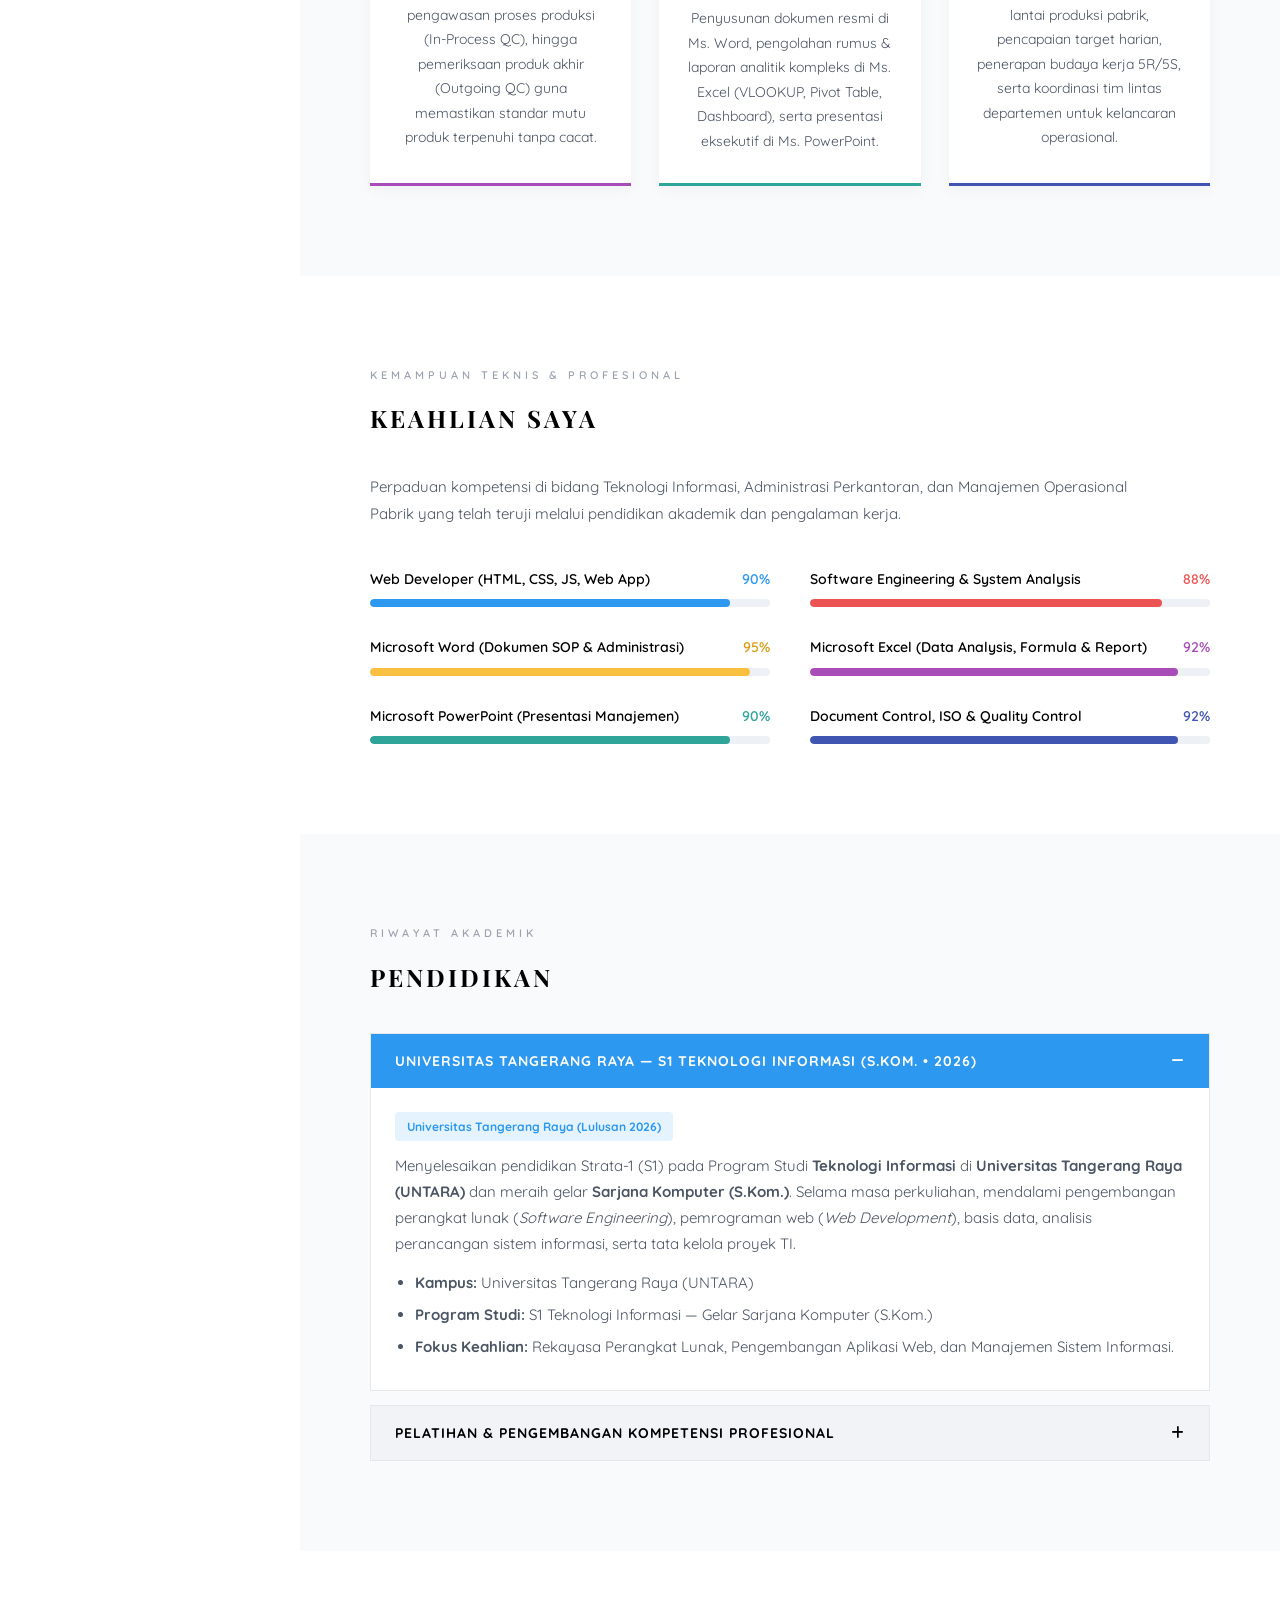
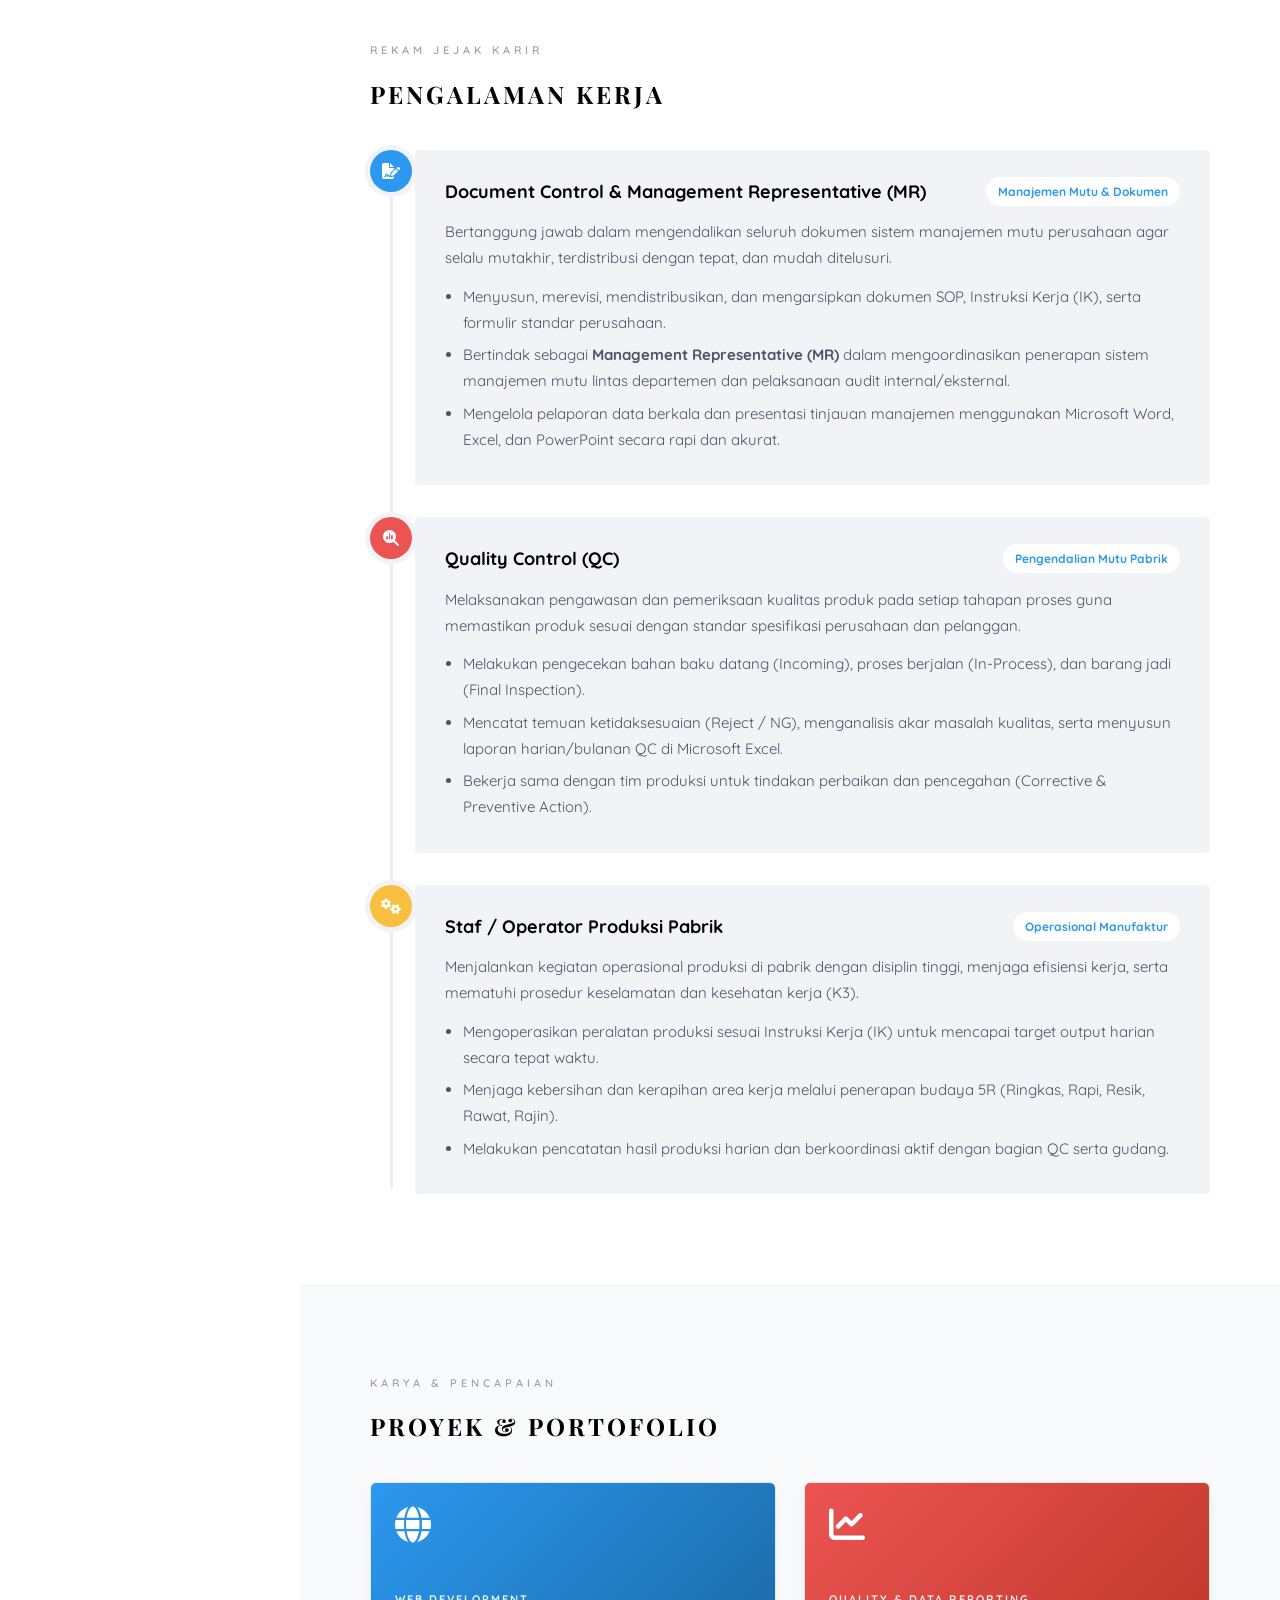
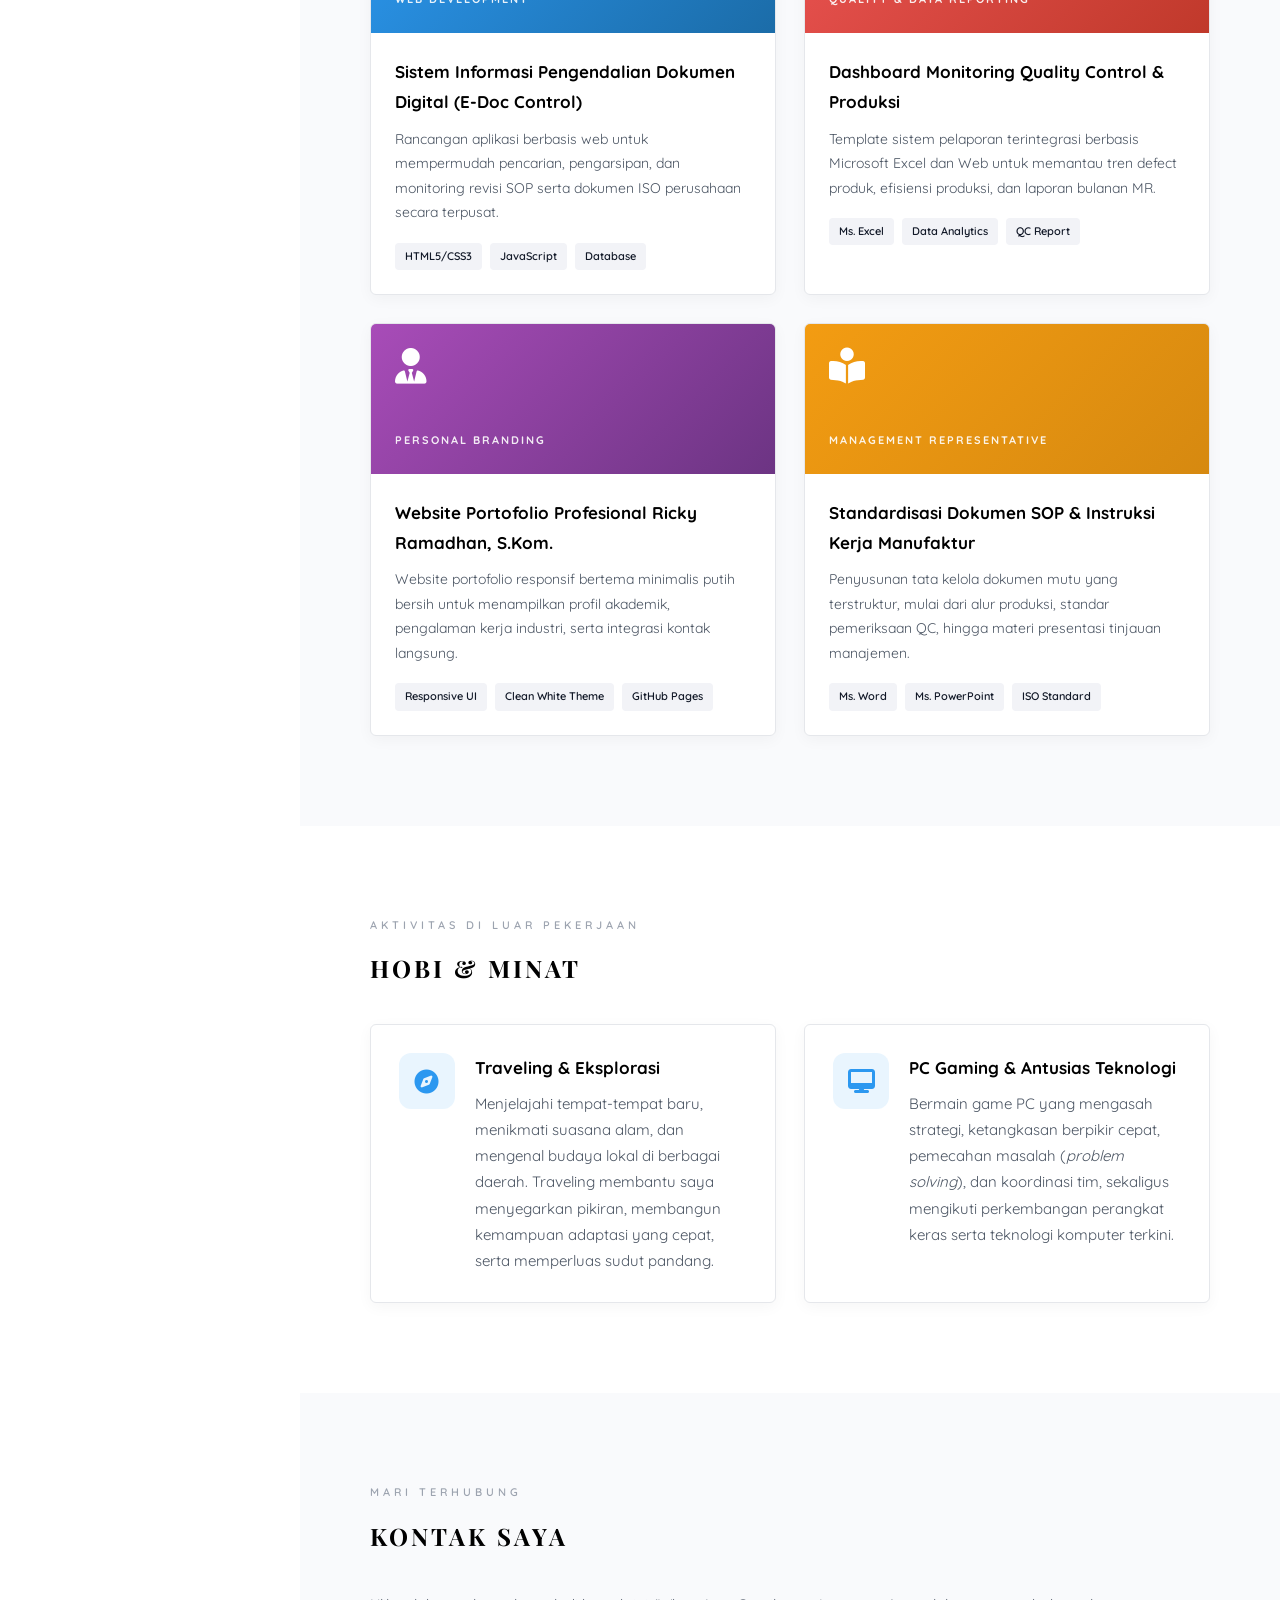
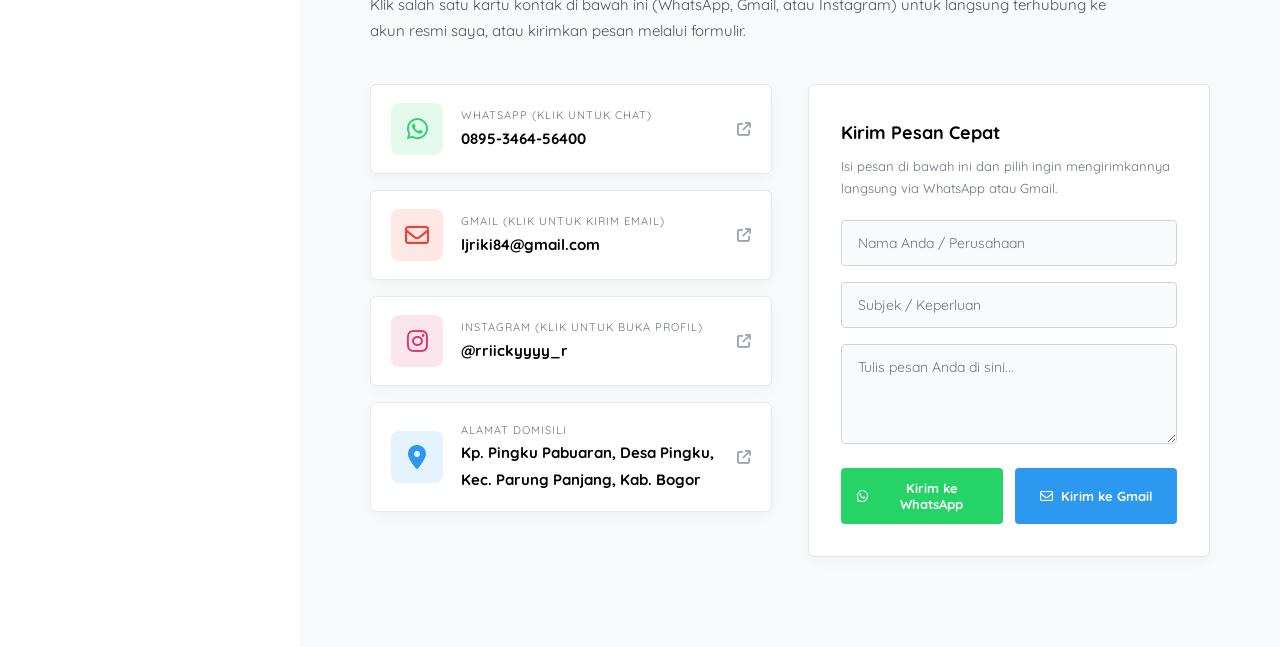
==== commit e6f23a1b: "Add files via upload" ====
--- a/index.html
+++ b/index.html
@@ -34,7 +34,7 @@
       <div class="sidebar-inner">
         <div class="author-profile">
           <div class="author-img-wrap">
-            <img src="ricky-profile.jpg" alt="Ricky Ramadhan, S.Kom." class="author-img" />
+            <img src="ricky-avatar.jpg" alt="Ricky Ramadhan, S.Kom." class="author-img" />
           </div>
           <h1 class="author-name"><a href="#home">Ricky Ramadhan, S.Kom.</a></h1>
           <p class="author-role">
@@ -92,10 +92,10 @@
           <div class="hero-slide active" id="slide-1">
             <div class="hero-container">
               <div class="hero-text-col">
-                <span class="hero-badge">LULUSAN S1 TEKNOLOGI INFORMASI (2026)</span>
+                <span class="hero-badge">UNIVERSITAS TANGERANG RAYA &bull; S1 TEKNOLOGI INFORMASI (2026)</span>
                 <h2 class="hero-title">Hi! I'm<br />Ricky Ramadhan</h2>
                 <p class="hero-subtitle">
-                  Sarjana Komputer (<strong>S.Kom.</strong>) dengan keahlian di bidang
+                  Lulusan S1 Teknologi Informasi <strong>Universitas Tangerang Raya</strong> (<strong>S.Kom.</strong>) dengan keahlian di bidang
                   <a href="#skills">Software Engineering</a>, <a href="#skills">Web Development</a>, serta manajemen
                   mutu &amp; dokumen industri.
                 </p>
@@ -111,7 +111,7 @@
               </div>
               <div class="hero-image-col">
                 <div class="hero-person-wrapper">
-                  <img src="ricky-hero.jpg" alt="Ricky Ramadhan, S.Kom. Wisuda" class="hero-person-img" />
+                  <img src="ricky-hero.png" alt="Ricky Ramadhan, S.Kom. Wisuda Universitas Tangerang Raya" class="hero-person-img" />
                 </div>
               </div>
             </div>
@@ -138,7 +138,7 @@
               </div>
               <div class="hero-image-col">
                 <div class="hero-person-wrapper">
-                  <img src="ricky-hero.jpg" alt="Ricky Ramadhan, S.Kom." class="hero-person-img" />
+                  <img src="ricky-hero.png" alt="Ricky Ramadhan, S.Kom. Universitas Tangerang Raya" class="hero-person-img" />
                 </div>
               </div>
             </div>
@@ -163,14 +163,14 @@
               <img src="ricky-profile.jpg" alt="Ricky Ramadhan, S.Kom." />
               <div class="about-photo-caption">
                 <strong>Ricky Ramadhan, S.Kom.</strong>
-                <span>S1 Teknologi Informasi (Lulusan 2026)</span>
+                <span>Universitas Tangerang Raya &bull; S1 TI (2026)</span>
               </div>
             </div>
 
             <div class="about-text">
               <p class="lead-p">
                 <strong>Halo, saya Ricky Ramadhan, S.Kom.</strong> Saya adalah lulusan Strata-1 (S1) program studi
-                <strong>Teknologi Informasi</strong> tahun 2026 (kelahiran tahun 2002) yang berdomisili di Kabupaten
+                <strong>Teknologi Informasi</strong> di <strong>Universitas Tangerang Raya (UNTARA)</strong> tahun 2026 (kelahiran tahun 2002) yang berdomisili di Kabupaten
                 Bogor.
               </p>
               <p>
@@ -197,12 +197,12 @@
                   <span class="bio-value">2002</span>
                 </div>
                 <div class="bio-item">
-                  <span class="bio-label">Pendidikan</span>
-                  <span class="bio-value">S1 Teknologi Informasi (Lulus 2026)</span>
+                  <span class="bio-label">Universitas</span>
+                  <span class="bio-value">Universitas Tangerang Raya</span>
                 </div>
                 <div class="bio-item">
-                  <span class="bio-label">Gelar Akademik</span>
-                  <span class="bio-value">Sarjana Komputer (S.Kom.)</span>
+                  <span class="bio-label">Program Studi &amp; Gelar</span>
+                  <span class="bio-value">S1 Teknologi Informasi (S.Kom. &bull; 2026)</span>
                 </div>
                 <div class="bio-item bio-item-full">
                   <span class="bio-label">Alamat Domisili</span>
@@ -382,22 +382,23 @@
           <div class="accordion">
             <div class="accordion-item active">
               <button class="accordion-header">
-                <span>SARJANA (S1) TEKNOLOGI INFORMASI — GELAR S.KOM. (LULUS 2026)</span>
+                <span>UNIVERSITAS TANGERANG RAYA — S1 TEKNOLOGI INFORMASI (S.KOM. &bull; 2026)</span>
                 <i class="fa-solid fa-minus"></i>
               </button>
               <div class="accordion-body">
                 <div class="edu-detail">
-                  <div class="edu-badge">Lulusan Tahun 2026</div>
+                  <div class="edu-badge">Universitas Tangerang Raya (Lulusan 2026)</div>
                   <p>
-                    Menyelesaikan pendidikan Strata-1 (S1) pada Program Studi <strong>Teknologi Informasi</strong> dan
+                    Menyelesaikan pendidikan Strata-1 (S1) pada Program Studi <strong>Teknologi Informasi</strong> di
+                    <strong>Universitas Tangerang Raya (UNTARA)</strong> dan
                     meraih gelar <strong>Sarjana Komputer (S.Kom.)</strong>. Selama masa perkuliahan, mendalami
                     pengembangan perangkat lunak (<em>Software Engineering</em>), pemrograman web (<em>Web
                       Development</em>), basis data, analisis perancangan sistem informasi, serta tata kelola proyek TI.
                   </p>
                   <ul>
-                    <li>Fokus Keahlian: Rekayasa Perangkat Lunak, Pengembangan Aplikasi Web, dan Manajemen Sistem
-                      Informasi.</li>
-                    <li>Aktif memadukan ilmu akademik dengan praktik langsung di lingkungan kerja industri.</li>
+                    <li><strong>Kampus:</strong> Universitas Tangerang Raya (UNTARA)</li>
+                    <li><strong>Program Studi:</strong> S1 Teknologi Informasi — Gelar Sarjana Komputer (S.Kom.)</li>
+                    <li><strong>Fokus Keahlian:</strong> Rekayasa Perangkat Lunak, Pengembangan Aplikasi Web, dan Manajemen Sistem Informasi.</li>
                   </ul>
                 </div>
               </div>
--- a/style.css
+++ b/style.css
@@ -100,7 +100,7 @@
   width: 100%;
   height: 100%;
   object-fit: cover;
-  object-position: center 20%;
+  object-position: center 28%;
 }
 
 .author-name {
@@ -286,17 +286,17 @@
   width: 100%;
   max-width: 1280px;
   margin: 0 auto;
-  padding: 0 30px 0 80px;
+  padding: 20px 50px 10px 75px;
   display: grid;
-  grid-template-columns: 0.92fr 1.08fr;
+  grid-template-columns: 1.05fr 0.95fr;
   align-items: center;
-  gap: 10px;
+  gap: 24px;
   min-height: 100vh;
   background-color: #ffffff;
 }
 
 .hero-text-col {
-  padding: 40px 0 60px;
+  padding: 30px 0 50px;
   z-index: 3;
 }
 
@@ -304,28 +304,31 @@
   display: inline-block;
   font-size: 11px;
   font-weight: 700;
-  letter-spacing: 2.5px;
+  letter-spacing: 2px;
   text-transform: uppercase;
   color: var(--accent-blue);
-  margin-bottom: 16px;
+  margin-bottom: 14px;
+  background: rgba(44, 152, 240, 0.08);
+  padding: 6px 14px;
+  border-radius: 30px;
 }
 
 .hero-title {
   font-family: var(--font-serif);
-  font-size: 64px;
+  font-size: clamp(38px, 4.5vw, 62px);
   font-weight: 700;
   color: var(--text-dark);
-  line-height: 1.12;
-  margin-bottom: 24px;
+  line-height: 1.14;
+  margin-bottom: 22px;
   letter-spacing: -0.5px;
 }
 
 .hero-subtitle {
-  font-size: 17px;
+  font-size: clamp(15px, 1.3vw, 17px);
   color: #374151;
   font-weight: 400;
-  max-width: 460px;
-  margin-bottom: 34px;
+  max-width: 480px;
+  margin-bottom: 32px;
   line-height: 1.7;
 }
 
@@ -344,6 +347,7 @@
 .btn-outline-dark {
   display: inline-flex;
   align-items: center;
+  justify-content: center;
   gap: 10px;
   padding: 13px 26px;
   border: 1px solid #000000;
@@ -364,6 +368,7 @@
 .btn-outline-accent {
   display: inline-flex;
   align-items: center;
+  justify-content: center;
   gap: 10px;
   padding: 13px 26px;
   border: 1px solid var(--accent-blue);
@@ -382,36 +387,39 @@
   color: #ffffff;
 }
 
-/* Hero Right Portrait Image — Seamless Blend & Large Scale like Jackson Reference */
+/* Hero Right Portrait Image — FULL BODY (Cap to Shoes Intact) & Seamless White Blend */
 .hero-image-col {
   display: flex;
-  justify-content: flex-end;
+  justify-content: center;
   align-items: flex-end;
   align-self: stretch;
   height: 100%;
-  min-height: 100vh;
+  min-height: 92vh;
   position: relative;
-  background-color: #ffffff;
+  background-color: transparent;
+  padding-top: 15px;
+  padding-bottom: 10px;
 }
 
 .hero-person-wrapper {
   width: 100%;
-  max-width: 680px;
+  max-width: 520px;
   height: 100%;
   display: flex;
   justify-content: center;
   align-items: flex-end;
-  background-color: #ffffff;
+  background-color: transparent;
 }
 
 .hero-person-img {
-  width: 100%;
-  height: 95vh;
-  max-height: 950px;
+  width: auto;
+  max-width: 100%;
+  height: 92vh;
+  max-height: 900px;
   object-fit: contain;
   object-position: bottom center;
   display: block;
-  background-color: #ffffff;
+  background-color: transparent;
 }
 
 /* Hero Slide Dots (Bottom left like Jackson reference) */
@@ -1206,17 +1214,18 @@
 }
 
 /* ==========================================================================
-   RESPONSIVE DESIGN
+   RESPONSIVE DESIGN (PC, Tablet & Mobile Optimization)
    ========================================================================== */
-@media (max-width: 1024px) {
+@media (max-width: 1100px) {
   .hero-container {
-    padding: 50px 30px 0;
+    padding: 45px 30px 20px;
     grid-template-columns: 1fr;
     text-align: center;
+    gap: 16px;
   }
 
   .hero-text-col {
-    padding: 20px 0;
+    padding: 10px 0;
   }
 
   .hero-subtitle {
@@ -1231,19 +1240,32 @@
   .hero-image-col {
     min-height: auto;
     justify-content: center;
+    padding-top: 0;
+    padding-bottom: 20px;
+  }
+
+  .hero-person-wrapper {
+    max-width: 380px;
+    margin: 0 auto;
   }
 
   .hero-person-img {
+    width: auto;
+    max-width: 100%;
     height: auto;
     max-height: 68vh;
+    object-fit: contain;
+    margin: 0 auto;
   }
 
   .hero-dots {
-    left: 30px;
+    left: 24px;
+    bottom: 24px;
   }
 
   .about-grid {
     grid-template-columns: 1fr;
+    gap: 28px;
   }
 
   .about-photo-card {
@@ -1253,14 +1275,17 @@
 
   .about-Service-boxes {
     grid-template-columns: repeat(2, 1fr);
+    gap: 16px;
   }
 
   .services-grid {
     grid-template-columns: repeat(2, 1fr);
+    gap: 20px;
   }
 
   .contact-layout {
     grid-template-columns: 1fr;
+    gap: 24px;
   }
 }
 
@@ -1273,11 +1298,12 @@
 
   .sidebar {
     transform: translateX(-100%);
+    width: 280px;
   }
 
   .sidebar.open {
     transform: translateX(0);
-    box-shadow: 10px 0 30px rgba(0, 0, 0, 0.15);
+    box-shadow: 10px 0 35px rgba(0, 0, 0, 0.18);
   }
 
   .main-content {
@@ -1285,24 +1311,132 @@
     width: 100%;
   }
 
+  .hero-section,
+  .hero-slides,
+  .hero-slide,
+  .hero-container {
+    min-height: auto;
+  }
+
+  .hero-container {
+    padding: 72px 20px 28px;
+    gap: 20px;
+  }
+
+  .hero-badge {
+    font-size: 10px;
+    letter-spacing: 1.2px;
+    padding: 5px 12px;
+  }
+
+  .hero-title {
+    font-size: 36px;
+    margin-bottom: 14px;
+  }
+
+  .hero-subtitle {
+    font-size: 14.5px;
+    margin-bottom: 22px;
+  }
+
+  .hero-actions {
+    flex-direction: column;
+    width: 100%;
+    max-width: 320px;
+    margin: 0 auto;
+    gap: 10px;
+  }
+
+  .btn-outline-dark,
+  .btn-outline-accent {
+    width: 100%;
+    padding: 12px 18px;
+  }
+
+  .hero-person-wrapper {
+    max-width: 290px;
+  }
+
+  .hero-person-img {
+    width: 100%;
+    height: auto;
+    max-height: 62vh;
+    object-fit: contain;
+  }
+
+  .hero-dots {
+    position: static;
+    flex-direction: row;
+    justify-content: center;
+    padding-bottom: 24px;
+  }
+
   .section {
-    padding: 65px 24px;
-  }
-
-  .hero-title {
-    font-size: 40px;
-  }
-
+    padding: 56px 20px;
+  }
+
+  .section-heading {
+    font-size: 20px;
+    letter-spacing: 2px;
+    margin-bottom: 24px;
+  }
+
+  .about-Service-boxes,
   .services-grid,
   .skills-grid,
   .work-grid,
   .hobbies-grid,
   .bio-info-grid {
     grid-template-columns: 1fr;
+    gap: 16px;
+  }
+
+  .timeline {
+    padding-left: 34px;
+  }
+
+  .timeline::before {
+    left: 14px;
+  }
+
+  .timeline-icon {
+    left: -34px;
+    width: 34px;
+    height: 34px;
+    font-size: 14px;
+  }
+
+  .timeline-content {
+    padding: 20px;
+  }
+
+  .hobby-card {
+    flex-direction: column;
+    align-items: flex-start;
+    padding: 22px;
+  }
+
+  .contact-item-card {
+    padding: 14px 16px;
+    gap: 14px;
+  }
+
+  .contact-text strong {
+    font-size: 13.5px;
+    word-break: break-word;
+  }
+
+  .contact-form-box {
+    padding: 22px 18px;
+  }
+
+  .form-buttons {
+    flex-direction: column;
   }
 
   .hire-banner {
     flex-direction: column;
     text-align: center;
-  }
-}
+    padding: 24px 20px;
+  }
+}
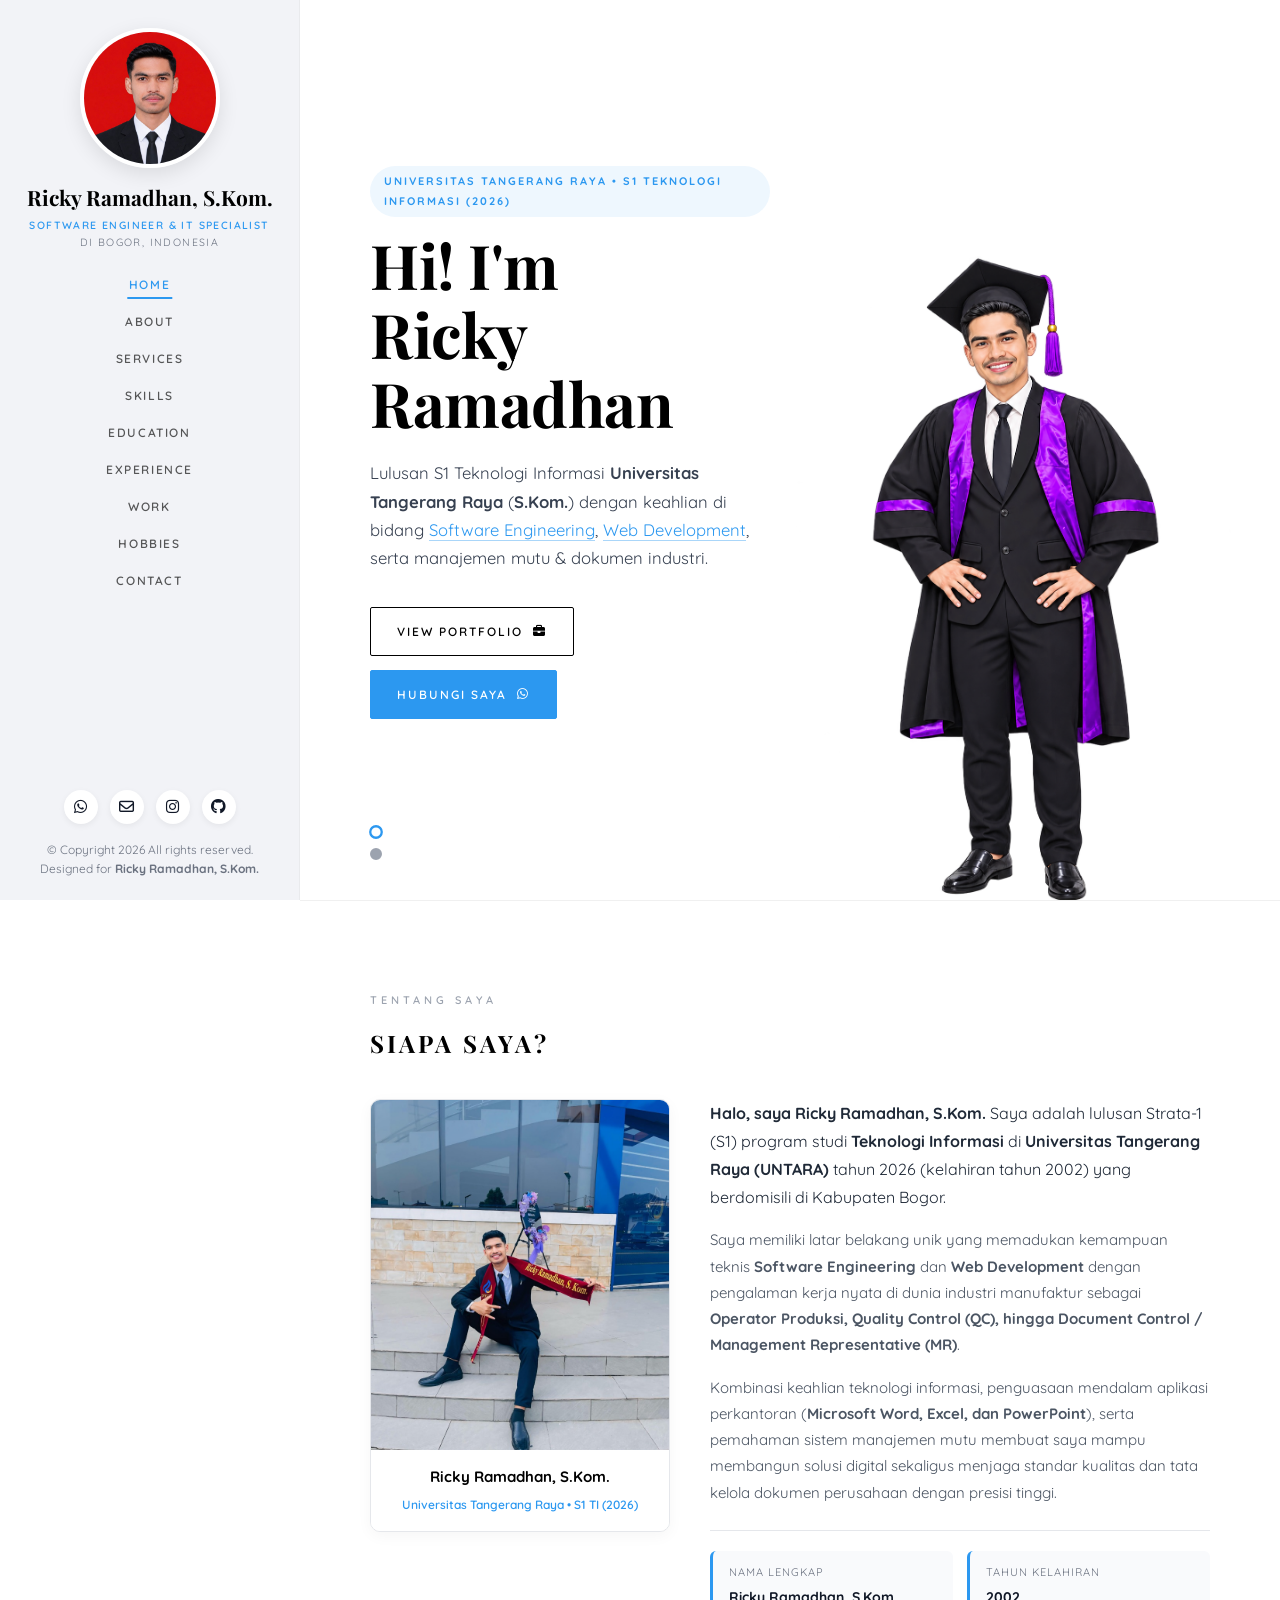
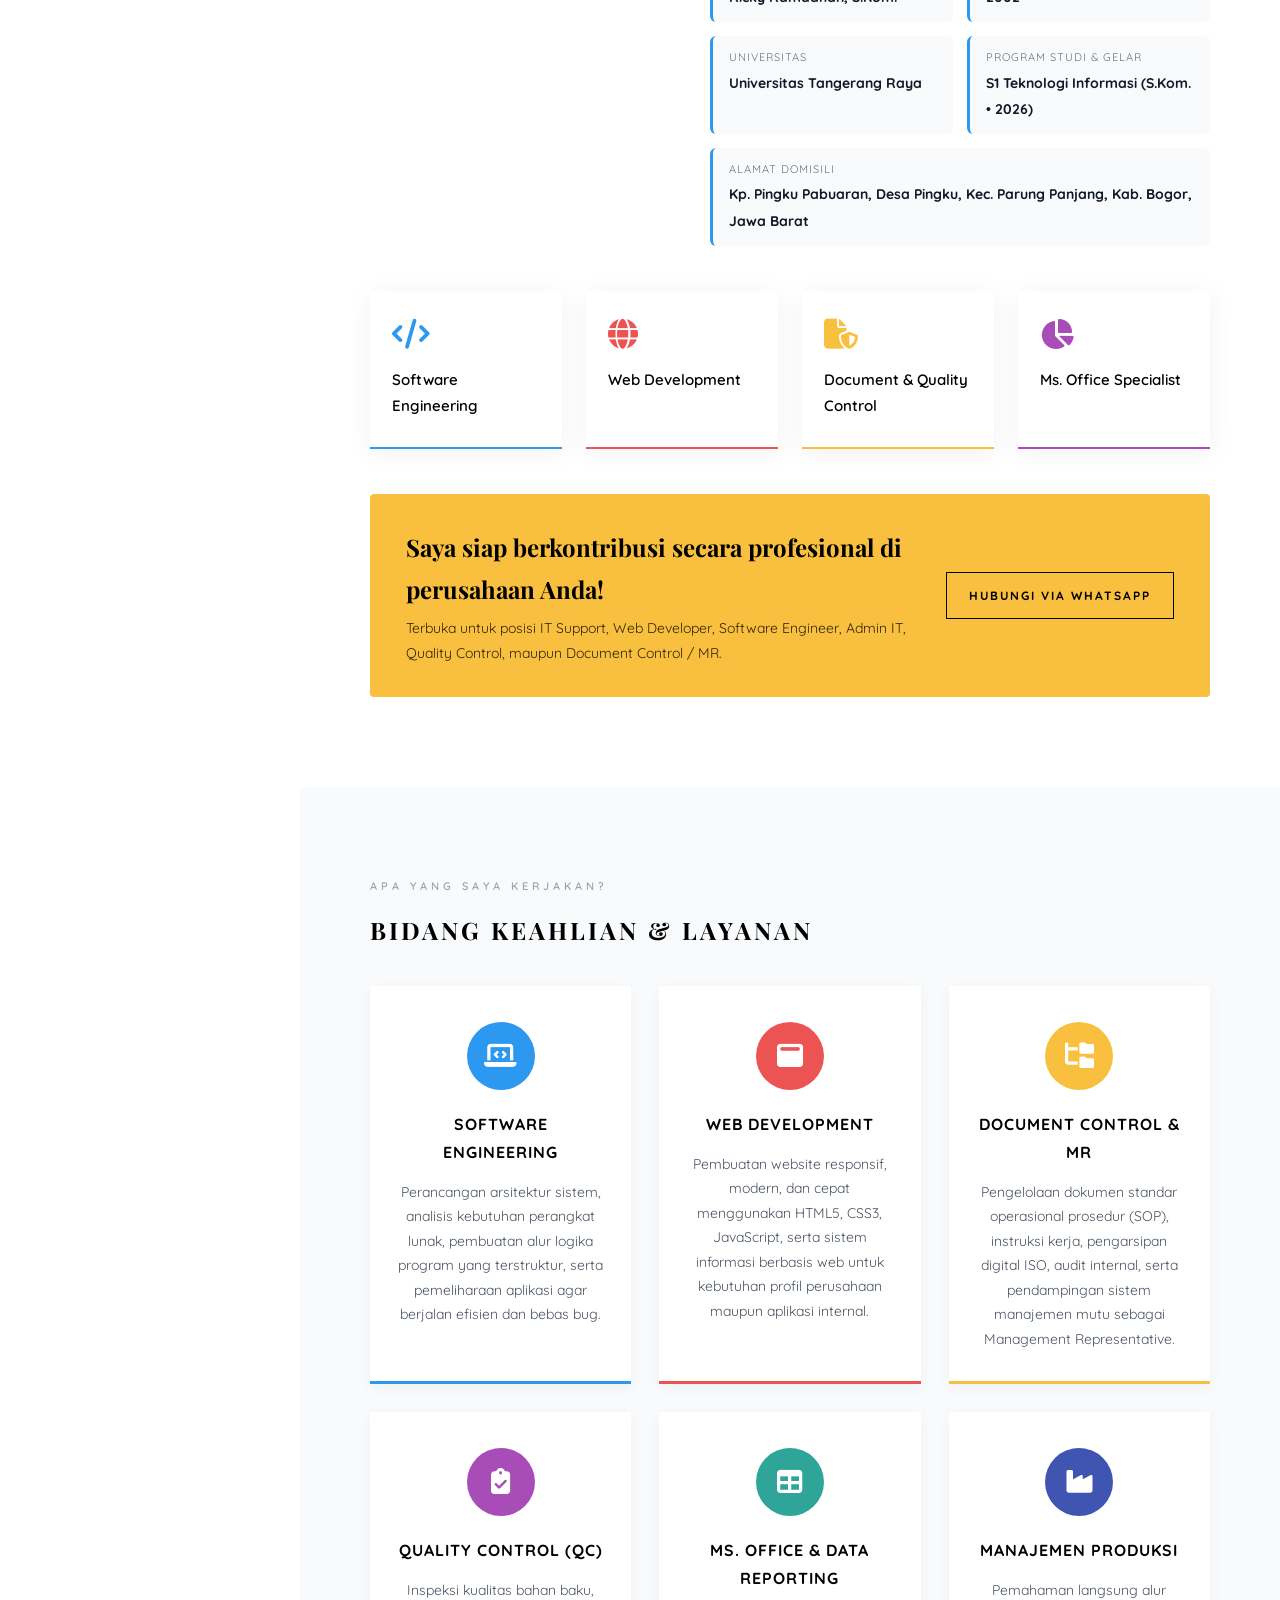
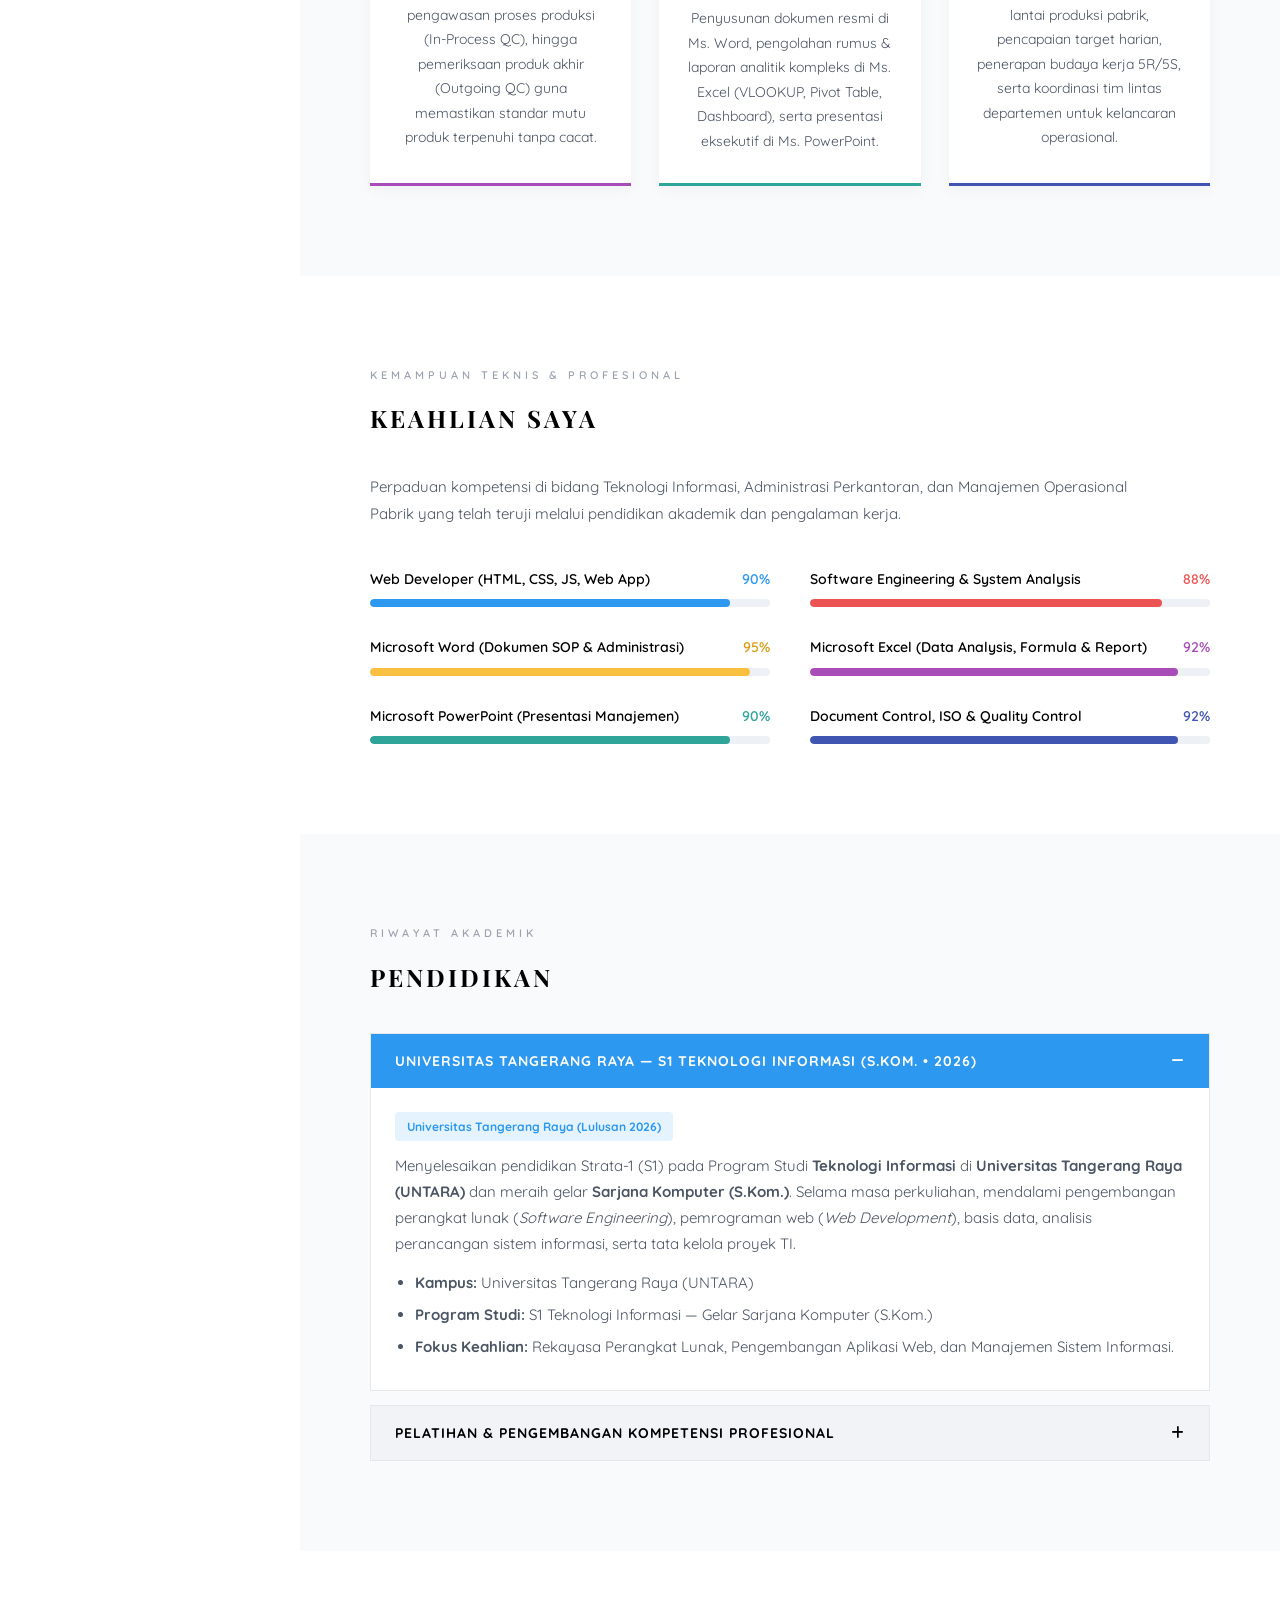
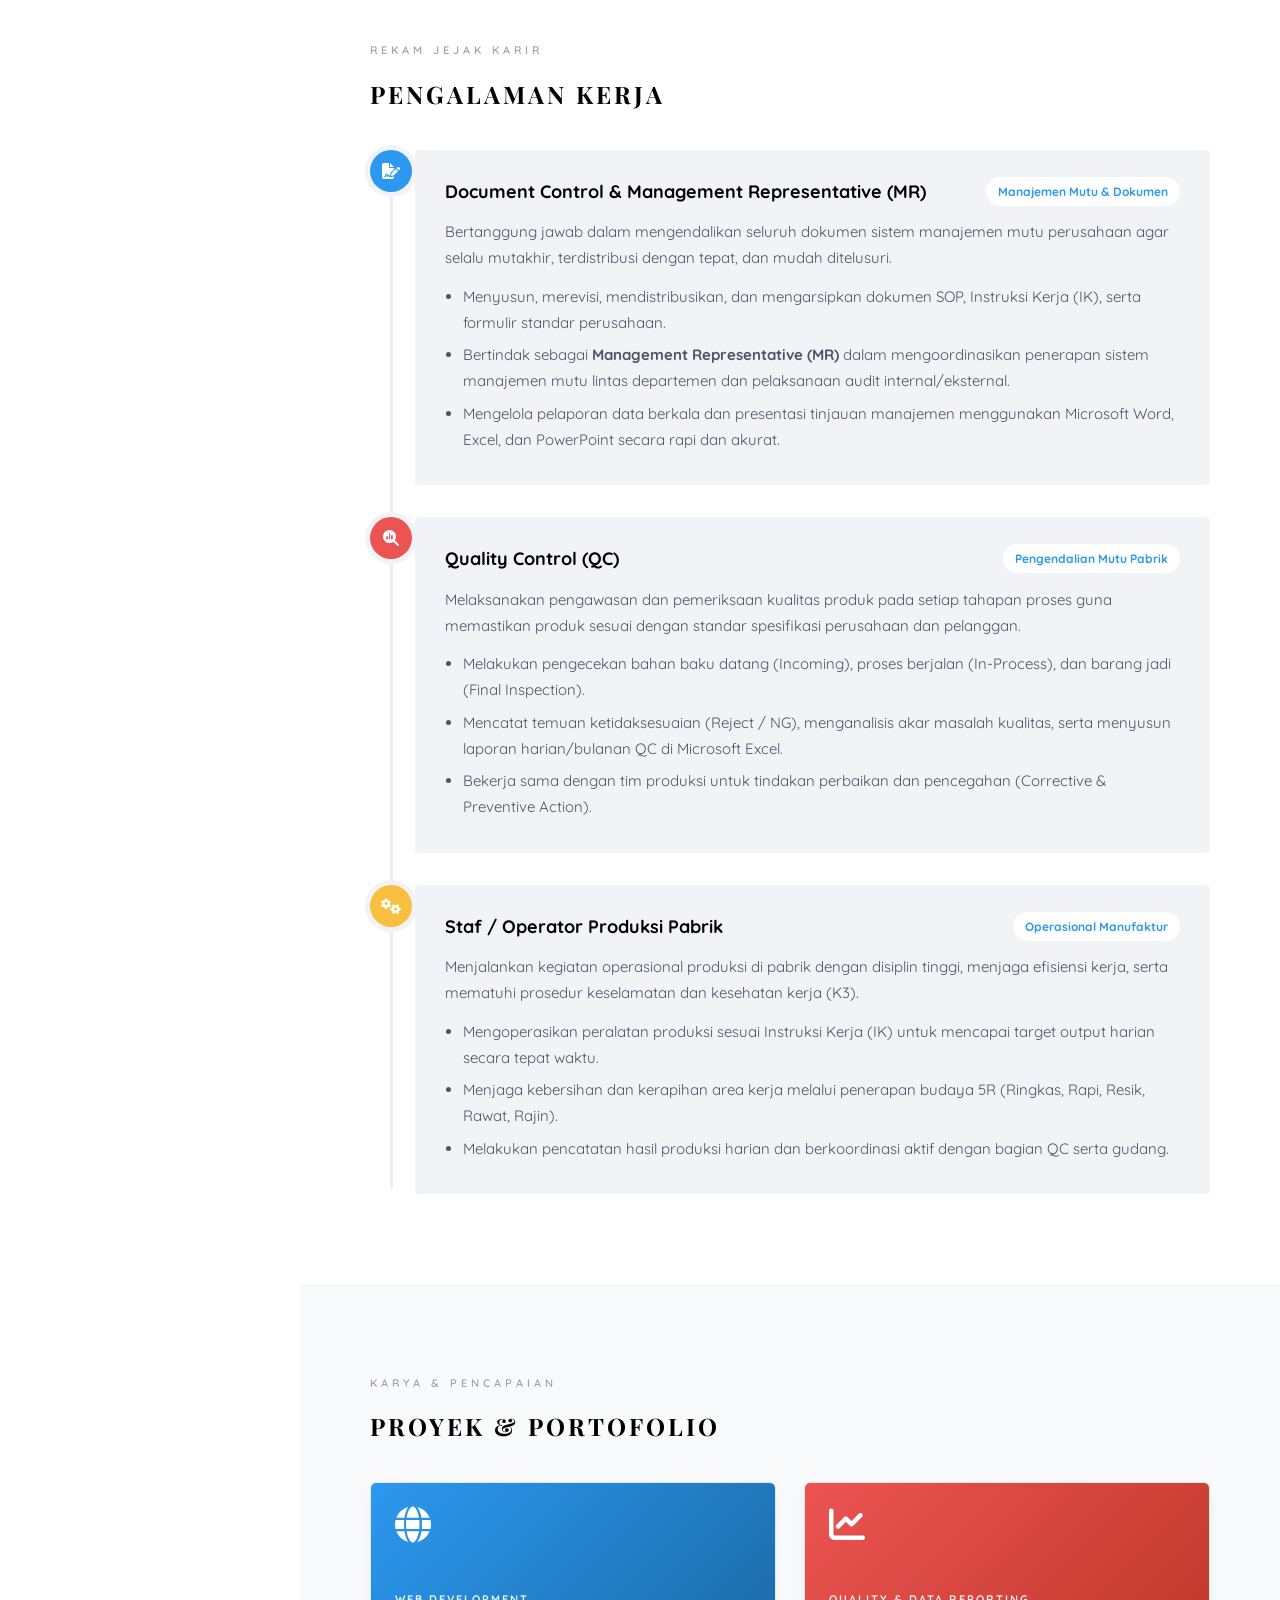
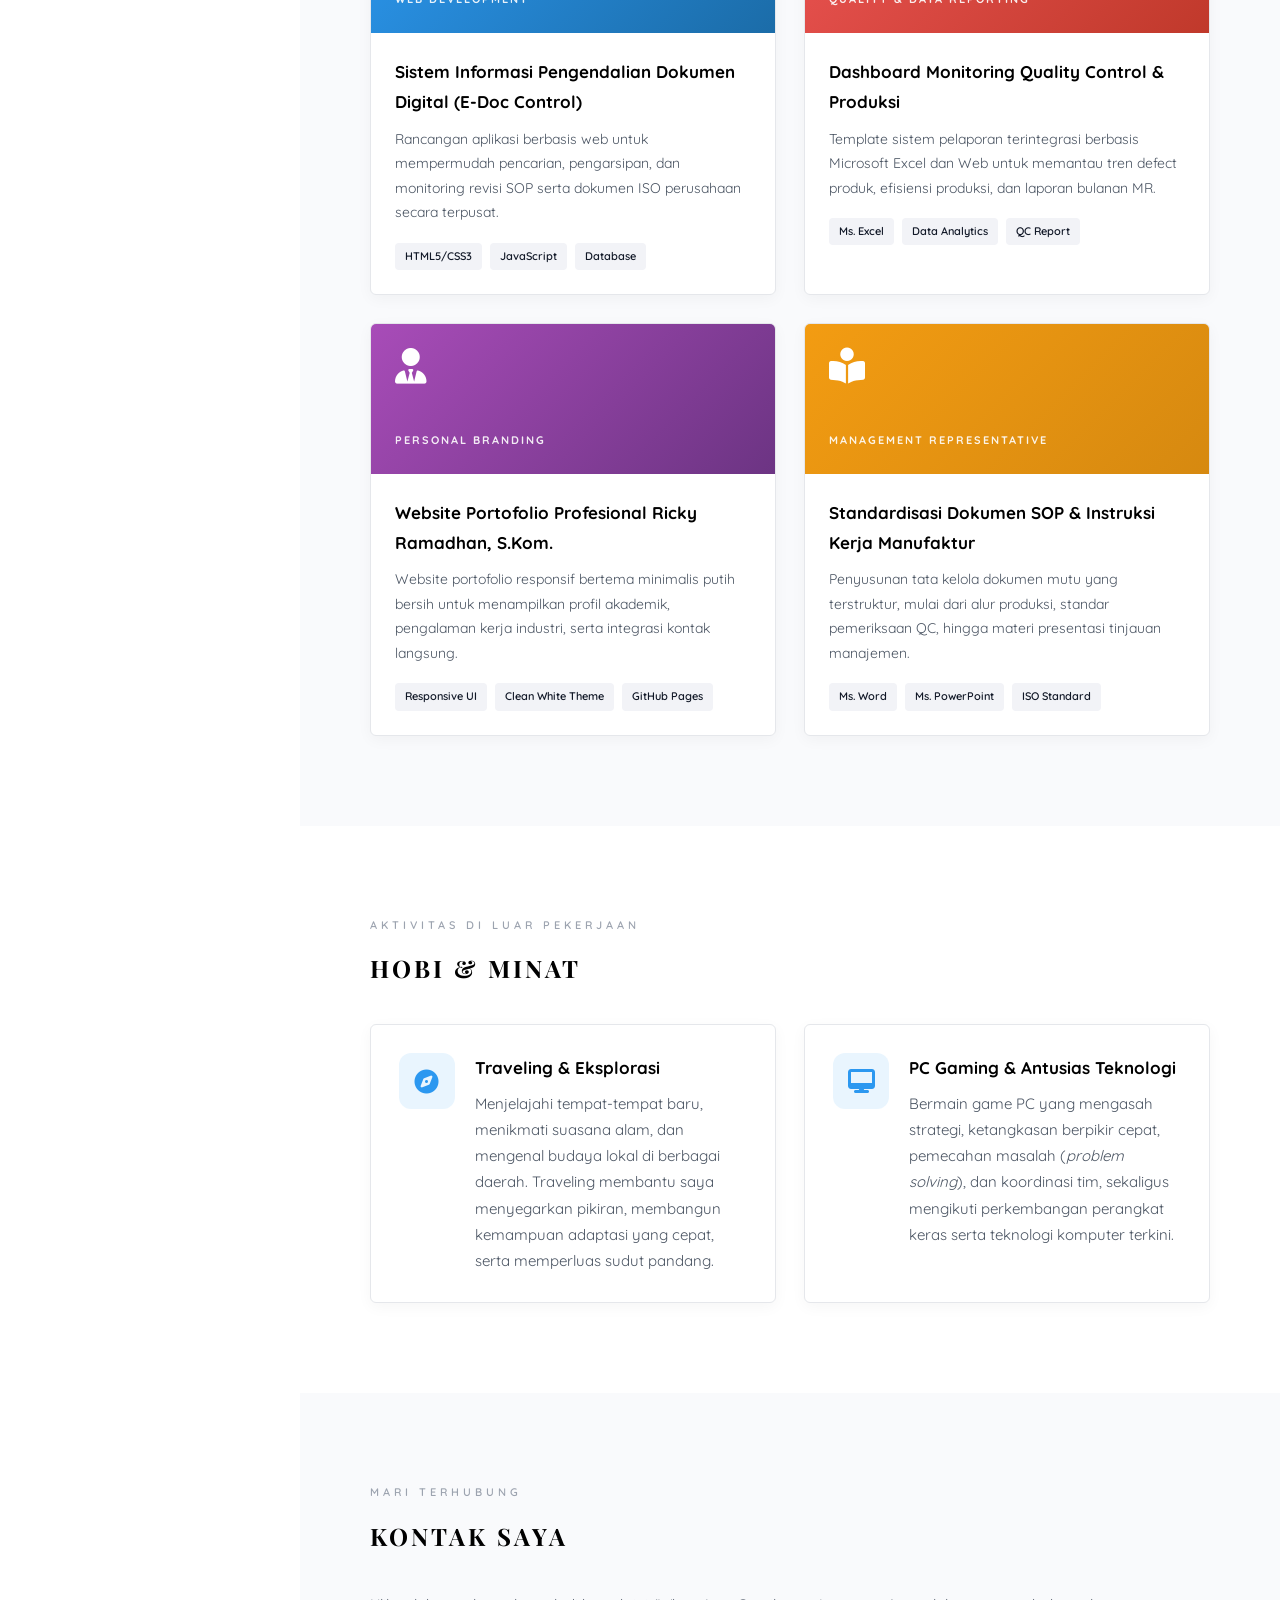
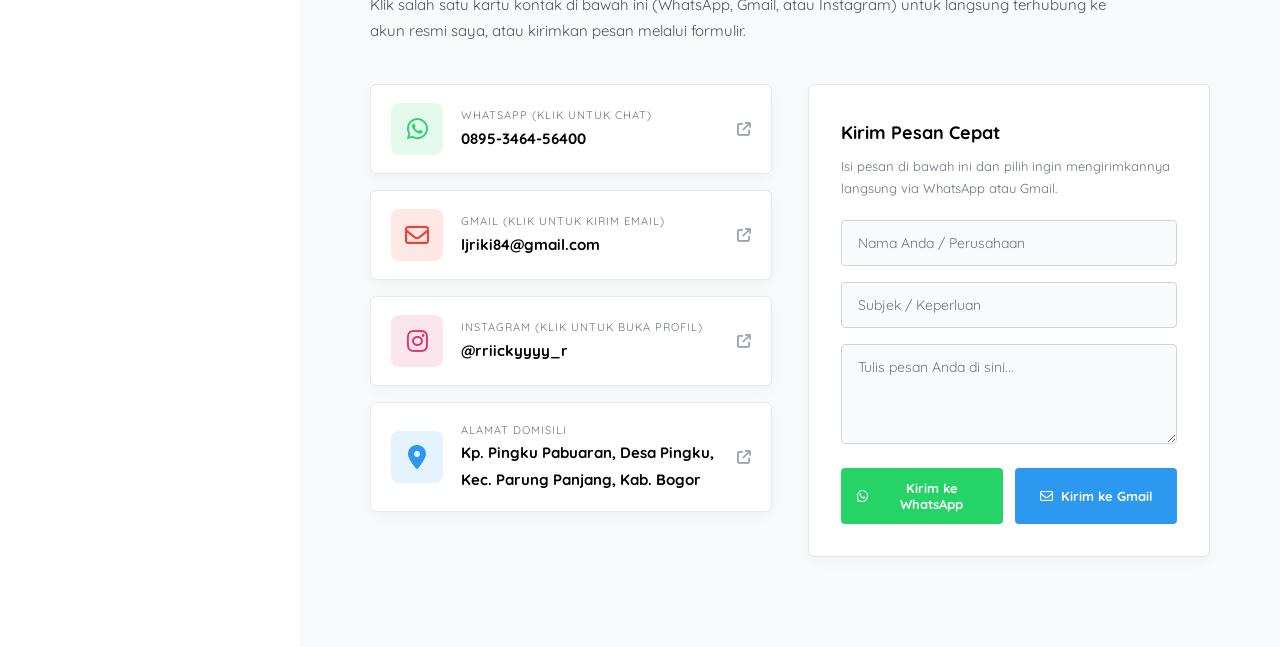
==== commit 5eab8fc4: "Add files via upload" ====
--- a/index.html
+++ b/index.html
@@ -111,7 +111,7 @@
               </div>
               <div class="hero-image-col">
                 <div class="hero-person-wrapper">
-                  <img src="ricky-hero.png" alt="Ricky Ramadhan, S.Kom. Wisuda Universitas Tangerang Raya" class="hero-person-img" />
+                  <img src="ricky-hero.PNG?v=2" onerror="this.onerror=null;this.src='ricky-hero.png?v=2';" alt="Ricky Ramadhan, S.Kom. Wisuda Universitas Tangerang Raya" class="hero-person-img" />
                 </div>
               </div>
             </div>
@@ -138,7 +138,7 @@
               </div>
               <div class="hero-image-col">
                 <div class="hero-person-wrapper">
-                  <img src="ricky-hero.png" alt="Ricky Ramadhan, S.Kom. Universitas Tangerang Raya" class="hero-person-img" />
+                  <img src="ricky-hero.PNG?v=2" onerror="this.onerror=null;this.src='ricky-hero.png?v=2';" alt="Ricky Ramadhan, S.Kom. Universitas Tangerang Raya" class="hero-person-img" />
                 </div>
               </div>
             </div>
--- a/style.css
+++ b/style.css
@@ -73,12 +73,17 @@
   bottom: 0;
   z-index: 1000;
   overflow-y: auto;
-  padding: 45px 25px 30px;
+  scrollbar-width: none;
+  padding: 28px 22px 22px;
   text-align: center;
   transition: transform 0.35s cubic-bezier(0.4, 0, 0.2, 1);
   border-right: 1px solid rgba(0, 0, 0, 0.04);
 }
 
+.sidebar::-webkit-scrollbar {
+  display: none;
+}
+
 .sidebar-inner {
   display: flex;
   flex-direction: column;
@@ -87,9 +92,9 @@
 }
 
 .author-img-wrap {
-  width: 150px;
-  height: 150px;
-  margin: 0 auto 24px;
+  width: 140px;
+  height: 140px;
+  margin: 0 auto 16px;
   border-radius: 50%;
   overflow: hidden;
   box-shadow: 0 6px 20px rgba(0, 0, 0, 0.1);
@@ -100,14 +105,14 @@
   width: 100%;
   height: 100%;
   object-fit: cover;
-  object-position: center 28%;
+  object-position: center 25%;
 }
 
 .author-name {
   font-family: var(--font-serif);
-  font-size: 22px;
-  font-weight: 700;
-  margin-bottom: 8px;
+  font-size: 21px;
+  font-weight: 700;
+  margin-bottom: 6px;
   line-height: 1.3;
 }
 
@@ -116,12 +121,12 @@
 }
 
 .author-role {
-  font-size: 11px;
-  letter-spacing: 1.5px;
+  font-size: 10.5px;
+  letter-spacing: 1.4px;
   text-transform: uppercase;
   color: var(--text-muted);
-  margin-bottom: 30px;
-  line-height: 1.6;
+  margin-bottom: 20px;
+  line-height: 1.55;
 }
 
 .author-role span {
@@ -132,11 +137,11 @@
 /* Navigation */
 .main-nav ul {
   list-style: none;
-  margin-bottom: 30px;
+  margin-bottom: 18px;
 }
 
 .main-nav li {
-  margin-bottom: 12px;
+  margin-bottom: 8px;
 }
 
 .main-nav .nav-link {
@@ -284,19 +289,19 @@
 
 .hero-container {
   width: 100%;
-  max-width: 1280px;
+  max-width: 1400px;
   margin: 0 auto;
-  padding: 20px 50px 10px 75px;
+  padding: 0 30px 0 70px;
   display: grid;
-  grid-template-columns: 1.05fr 0.95fr;
+  grid-template-columns: 0.92fr 1.08fr;
   align-items: center;
-  gap: 24px;
+  gap: 10px;
   min-height: 100vh;
   background-color: #ffffff;
 }
 
 .hero-text-col {
-  padding: 30px 0 50px;
+  padding: 25px 0 40px;
   z-index: 3;
 }
 
@@ -315,20 +320,20 @@
 
 .hero-title {
   font-family: var(--font-serif);
-  font-size: clamp(38px, 4.5vw, 62px);
+  font-size: clamp(42px, 4.8vw, 66px);
   font-weight: 700;
   color: var(--text-dark);
-  line-height: 1.14;
+  line-height: 1.12;
   margin-bottom: 22px;
   letter-spacing: -0.5px;
 }
 
 .hero-subtitle {
-  font-size: clamp(15px, 1.3vw, 17px);
+  font-size: clamp(15px, 1.3vw, 17.5px);
   color: #374151;
   font-weight: 400;
   max-width: 480px;
-  margin-bottom: 32px;
+  margin-bottom: 34px;
   line-height: 1.7;
 }
 
@@ -387,23 +392,22 @@
   color: #ffffff;
 }
 
-/* Hero Right Portrait Image — FULL BODY (Cap to Shoes Intact) & Seamless White Blend */
+/* Hero Right Portrait Image — EXTRA TALL FULL BODY (Cap to Shoes Intact) & Seamless White Blend */
 .hero-image-col {
   display: flex;
   justify-content: center;
   align-items: flex-end;
   align-self: stretch;
-  height: 100%;
-  min-height: 92vh;
+  height: 100vh;
+  min-height: 680px;
   position: relative;
   background-color: transparent;
-  padding-top: 15px;
-  padding-bottom: 10px;
+  padding: 0;
 }
 
 .hero-person-wrapper {
   width: 100%;
-  max-width: 520px;
+  max-width: 680px;
   height: 100%;
   display: flex;
   justify-content: center;
@@ -414,12 +418,15 @@
 .hero-person-img {
   width: auto;
   max-width: 100%;
-  height: 92vh;
-  max-height: 900px;
+  height: 99vh;
+  max-height: 1200px;
+  min-height: 660px;
   object-fit: contain;
   object-position: bottom center;
   display: block;
   background-color: transparent;
+  transform: scale(1.03);
+  transform-origin: bottom center;
 }
 
 /* Hero Slide Dots (Bottom left like Jackson reference) */
@@ -1238,24 +1245,27 @@
   }
 
   .hero-image-col {
+    height: auto;
     min-height: auto;
     justify-content: center;
-    padding-top: 0;
-    padding-bottom: 20px;
+    padding-top: 8px;
+    padding-bottom: 12px;
   }
 
   .hero-person-wrapper {
-    max-width: 380px;
+    max-width: 480px;
     margin: 0 auto;
   }
 
   .hero-person-img {
     width: auto;
     max-width: 100%;
-    height: auto;
-    max-height: 68vh;
+    height: 78vh;
+    max-height: 760px;
+    min-height: 460px;
     object-fit: contain;
     margin: 0 auto;
+    transform: none;
   }
 
   .hero-dots {
@@ -1354,14 +1364,20 @@
   }
 
   .hero-person-wrapper {
-    max-width: 290px;
+    max-width: 400px;
+    width: 100%;
+    margin: 0 auto;
   }
 
   .hero-person-img {
-    width: 100%;
-    height: auto;
-    max-height: 62vh;
+    width: auto;
+    max-width: 96%;
+    height: 75vh;
+    max-height: 680px;
+    min-height: 440px;
     object-fit: contain;
+    margin: 0 auto;
+    transform: none;
   }
 
   .hero-dots {
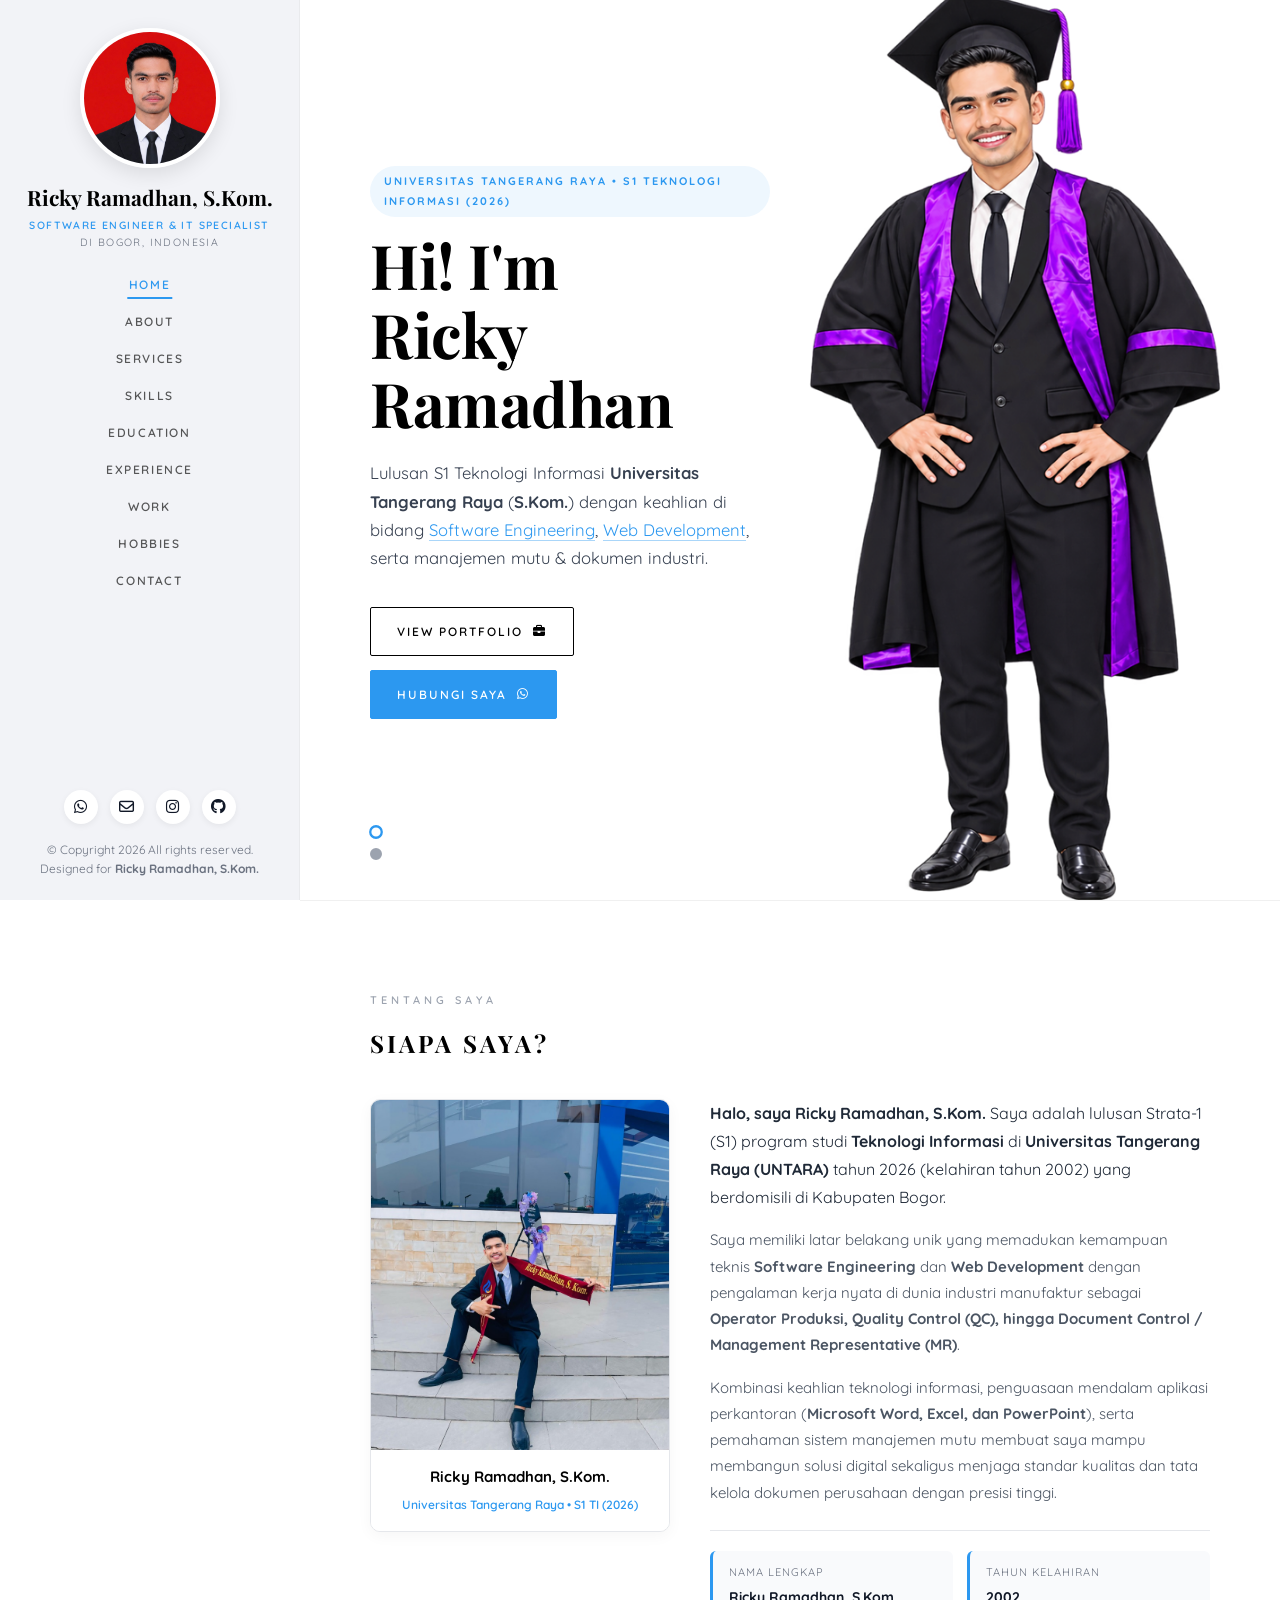
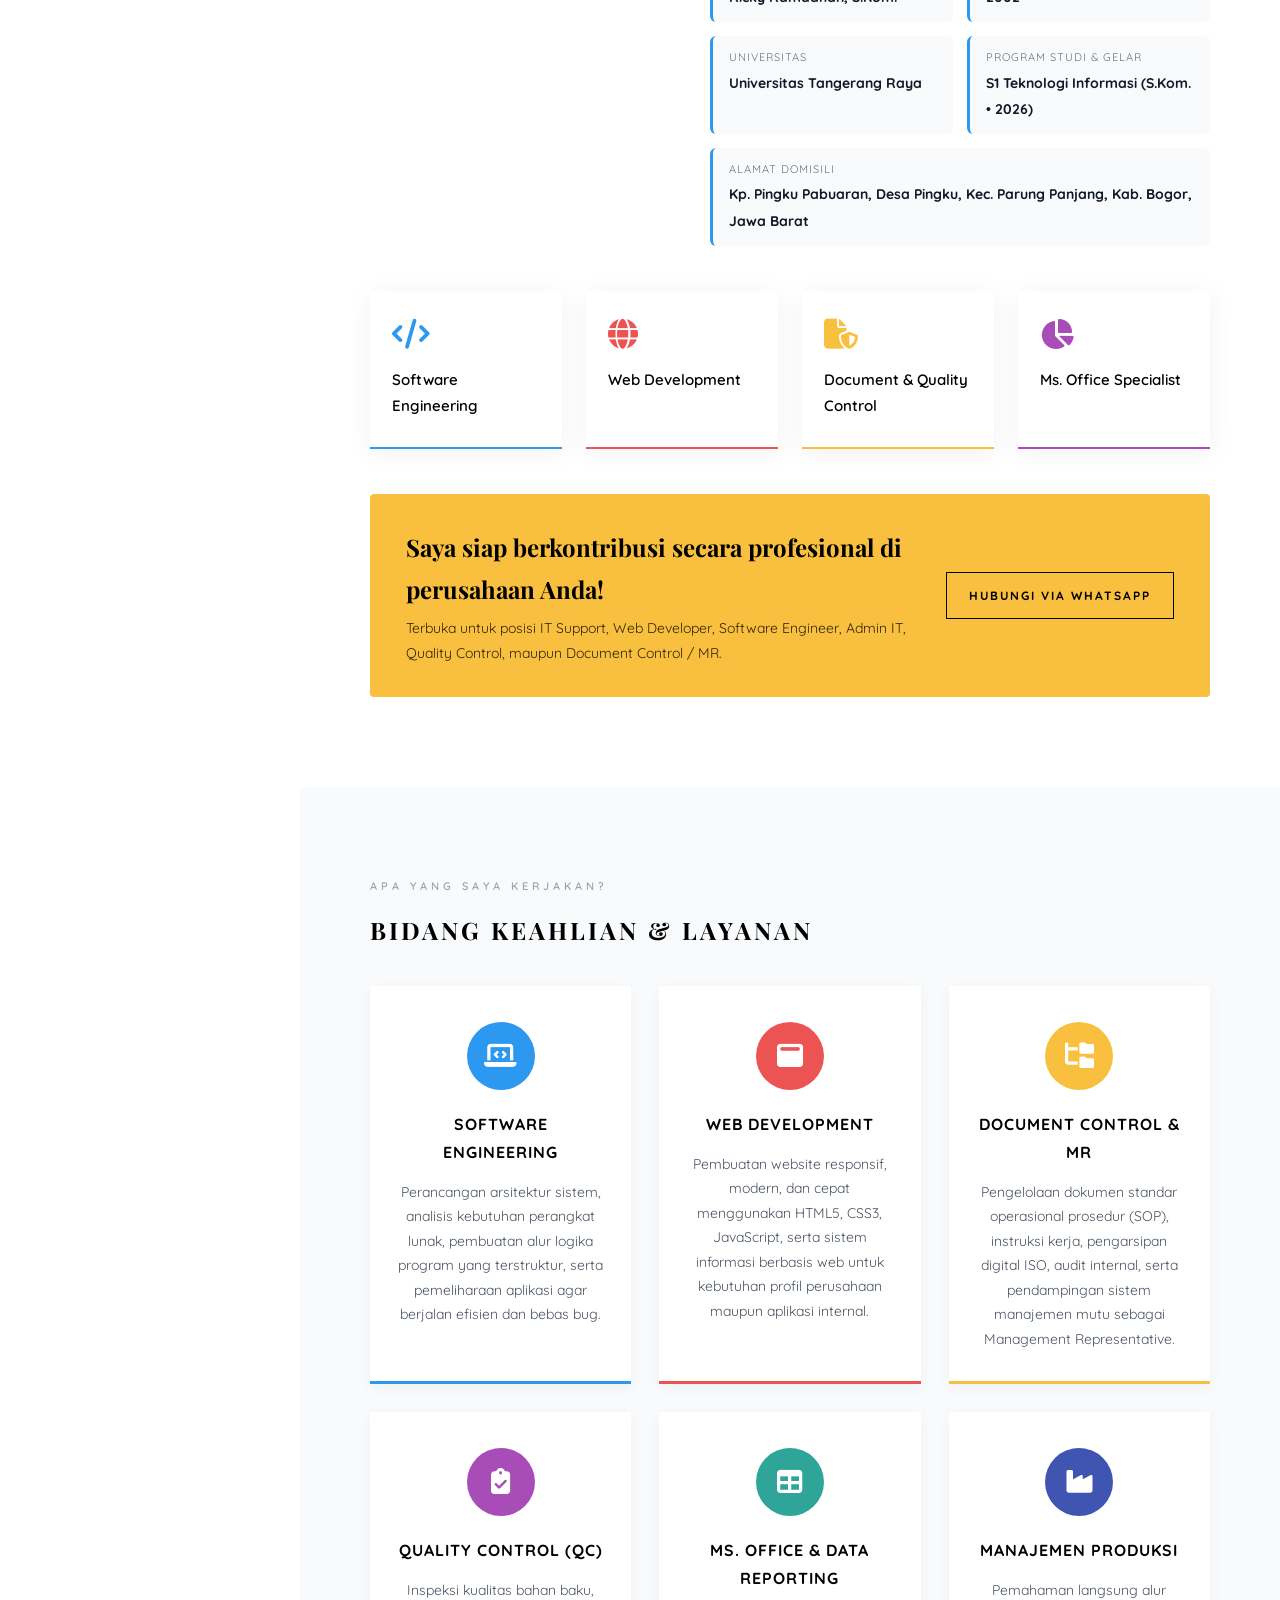
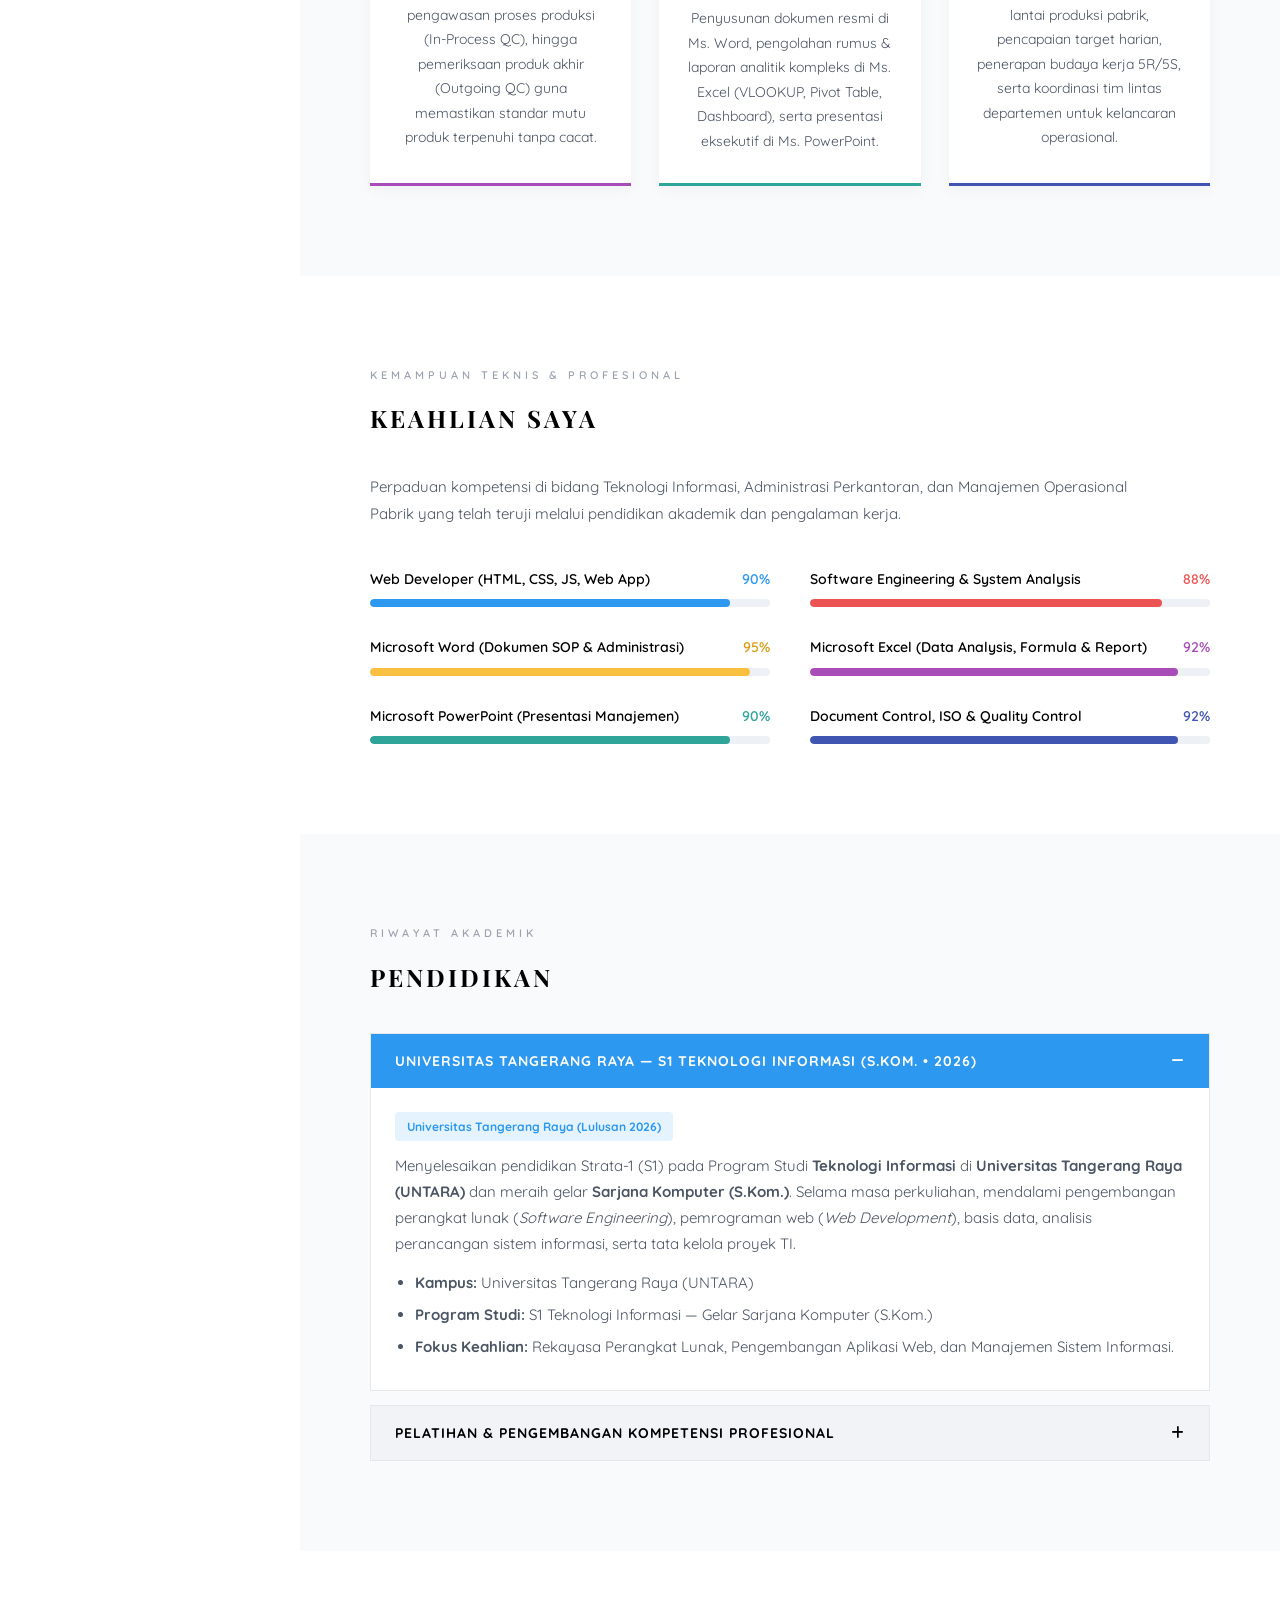
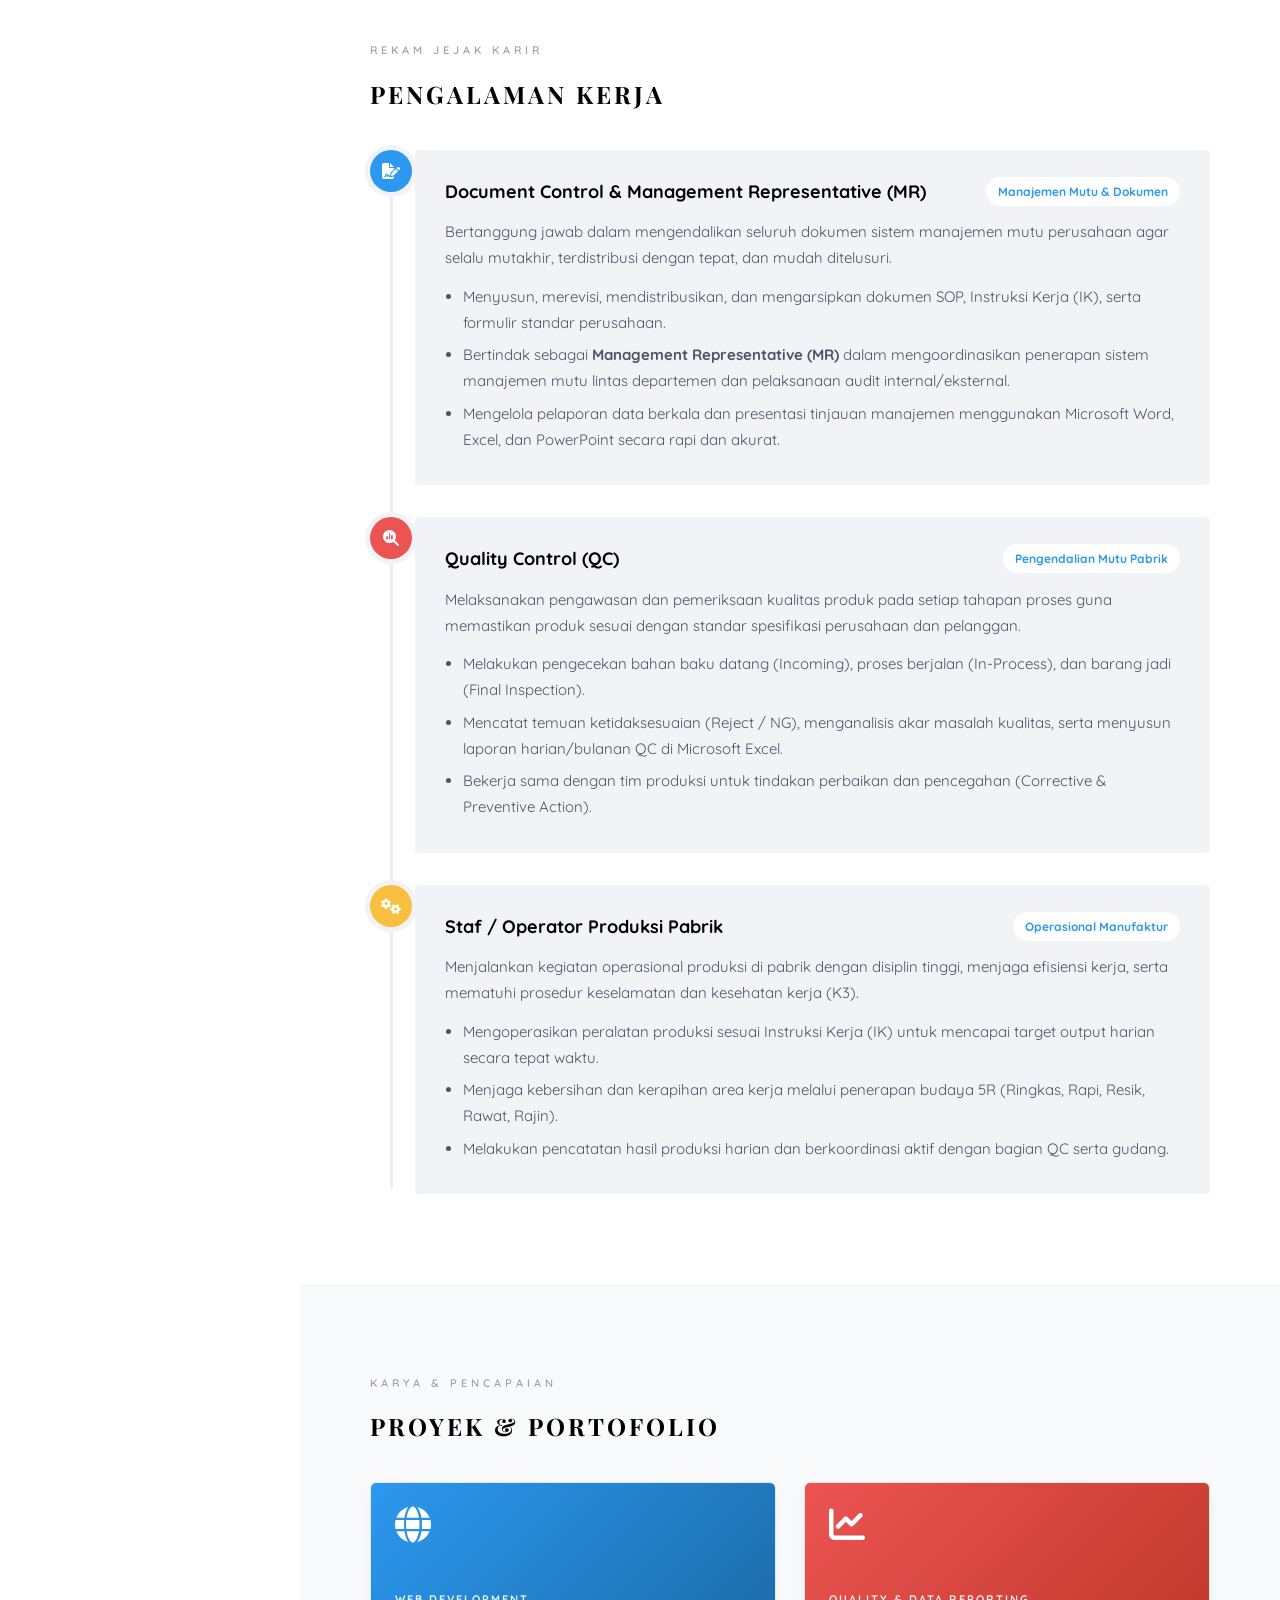
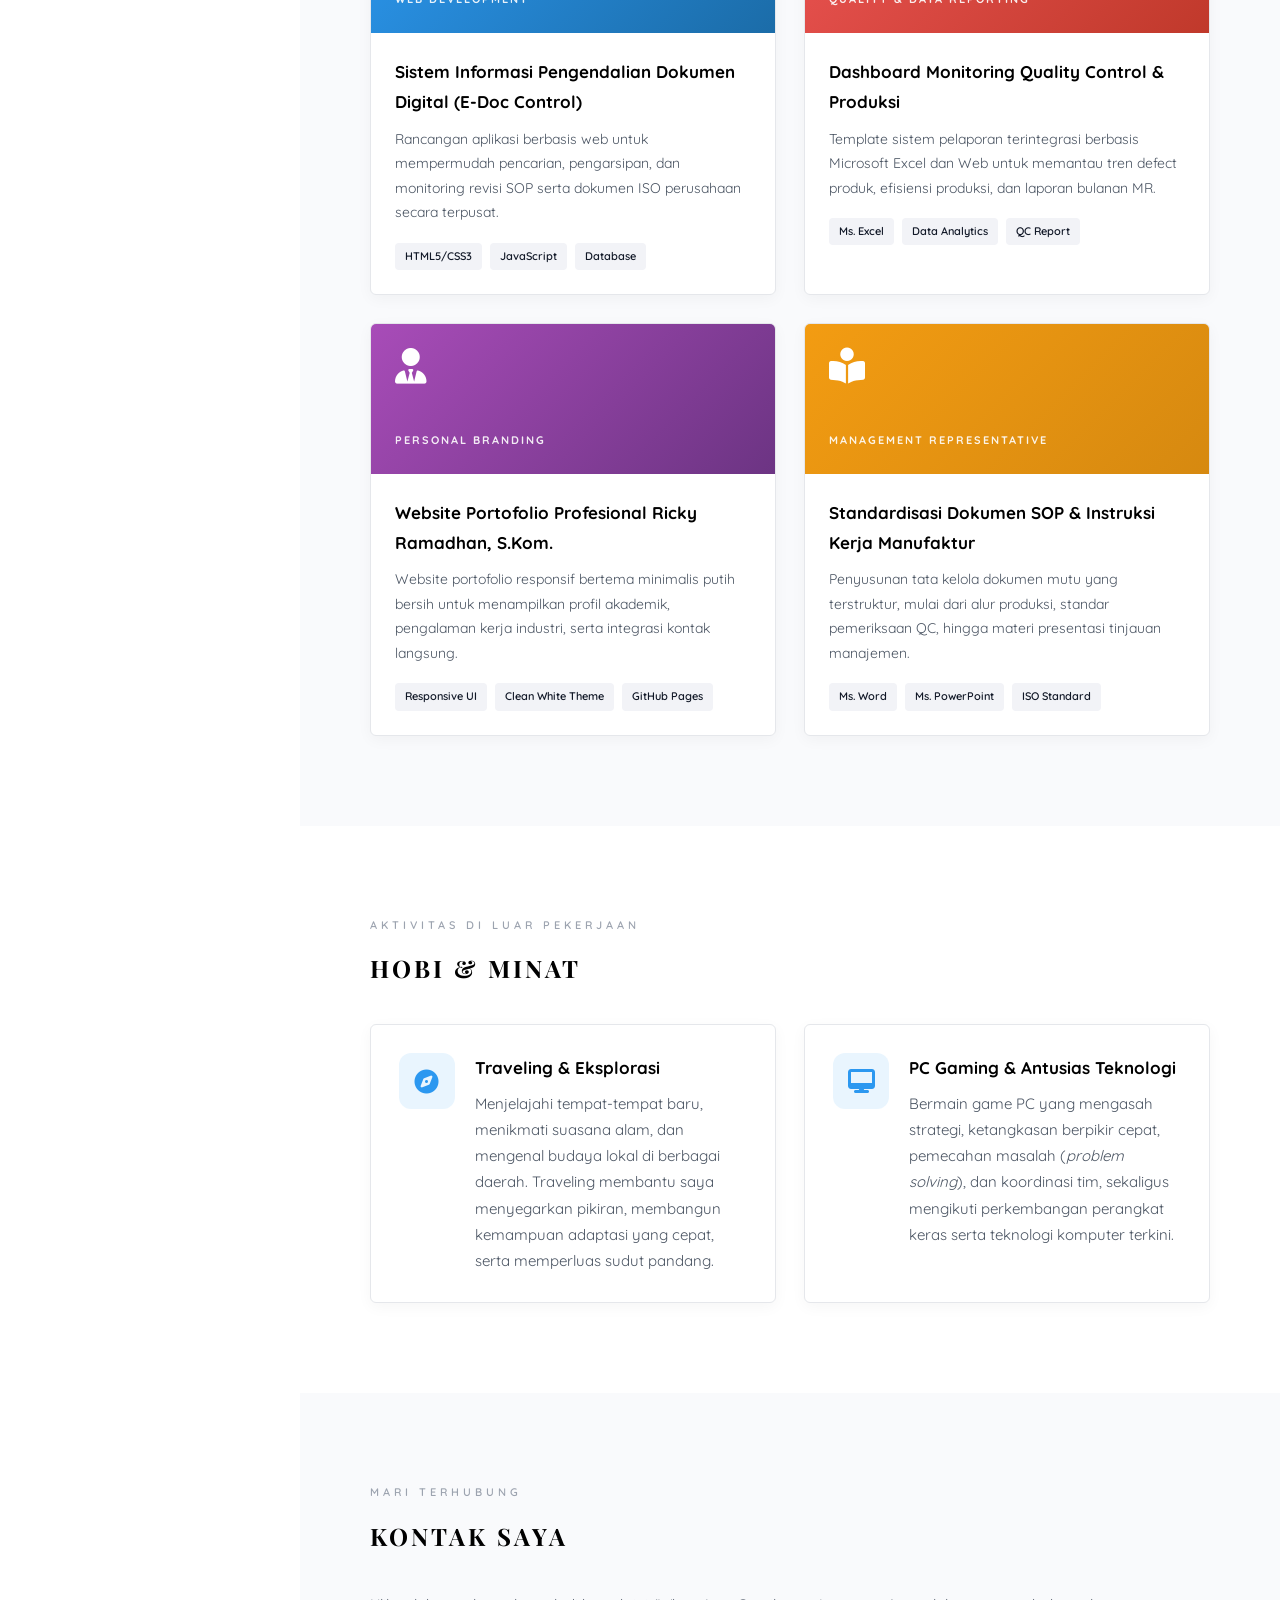
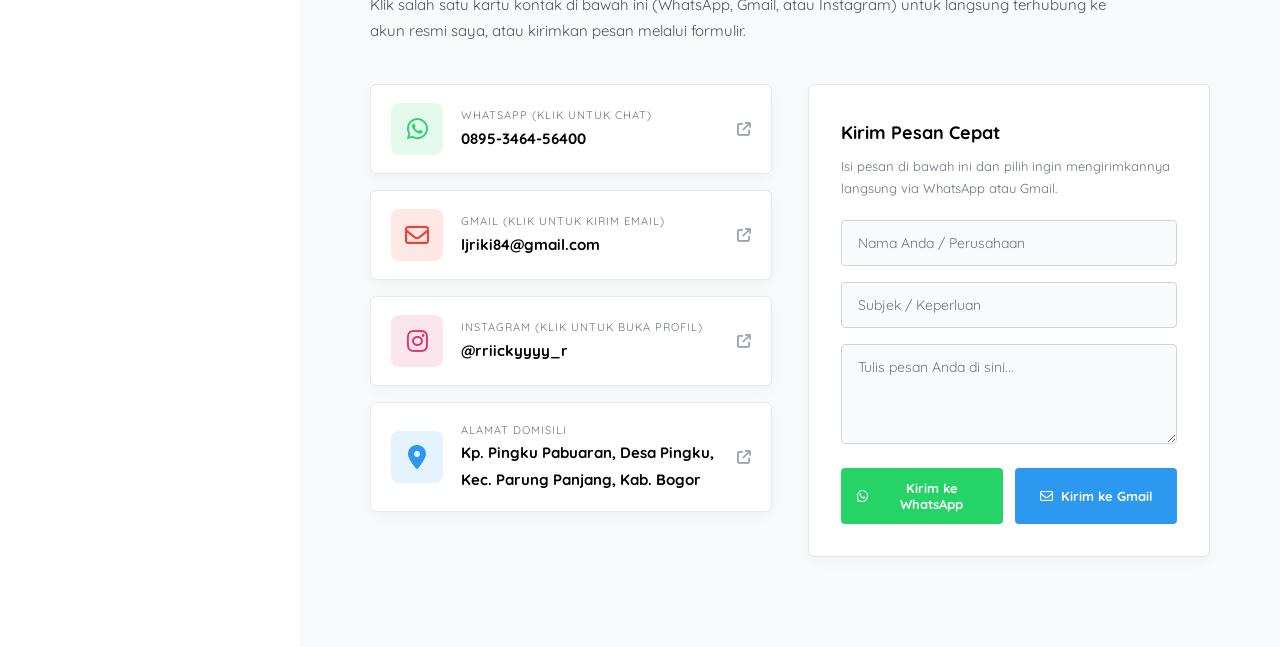
==== commit ea883182: "Add files via upload" ====
--- a/index.html
+++ b/index.html
@@ -95,7 +95,8 @@
                 <span class="hero-badge">UNIVERSITAS TANGERANG RAYA &bull; S1 TEKNOLOGI INFORMASI (2026)</span>
                 <h2 class="hero-title">Hi! I'm<br />Ricky Ramadhan</h2>
                 <p class="hero-subtitle">
-                  Lulusan S1 Teknologi Informasi <strong>Universitas Tangerang Raya</strong> (<strong>S.Kom.</strong>) dengan keahlian di bidang
+                  Lulusan S1 Teknologi Informasi <strong>Universitas Tangerang Raya</strong> (<strong>S.Kom.</strong>)
+                  dengan keahlian di bidang
                   <a href="#skills">Software Engineering</a>, <a href="#skills">Web Development</a>, serta manajemen
                   mutu &amp; dokumen industri.
                 </p>
@@ -111,7 +112,8 @@
               </div>
               <div class="hero-image-col">
                 <div class="hero-person-wrapper">
-                  <img src="ricky-hero.PNG?v=2" onerror="this.onerror=null;this.src='ricky-hero.png?v=2';" alt="Ricky Ramadhan, S.Kom. Wisuda Universitas Tangerang Raya" class="hero-person-img" />
+                  <img src="ricky-hero-1.png?v=3" onerror="this.onerror=null;this.src='ricky-hero.PNG?v=3';"
+                    alt="Ricky Ramadhan, S.Kom. Wisuda Universitas Tangerang Raya" class="hero-person-img" />
                 </div>
               </div>
             </div>
@@ -138,7 +140,8 @@
               </div>
               <div class="hero-image-col">
                 <div class="hero-person-wrapper">
-                  <img src="ricky-hero.PNG?v=2" onerror="this.onerror=null;this.src='ricky-hero.png?v=2';" alt="Ricky Ramadhan, S.Kom. Universitas Tangerang Raya" class="hero-person-img" />
+                  <img src="ricky-hero-2.png?v=2" onerror="this.onerror=null;this.src='ricky-hero-2.PNG?v=2';"
+                    alt="Ricky Ramadhan, S.Kom. Universitas Tangerang Raya" class="hero-person-img" />
                 </div>
               </div>
             </div>
@@ -170,7 +173,8 @@
             <div class="about-text">
               <p class="lead-p">
                 <strong>Halo, saya Ricky Ramadhan, S.Kom.</strong> Saya adalah lulusan Strata-1 (S1) program studi
-                <strong>Teknologi Informasi</strong> di <strong>Universitas Tangerang Raya (UNTARA)</strong> tahun 2026 (kelahiran tahun 2002) yang berdomisili di Kabupaten
+                <strong>Teknologi Informasi</strong> di <strong>Universitas Tangerang Raya (UNTARA)</strong> tahun 2026
+                (kelahiran tahun 2002) yang berdomisili di Kabupaten
                 Bogor.
               </p>
               <p>
@@ -398,7 +402,8 @@
                   <ul>
                     <li><strong>Kampus:</strong> Universitas Tangerang Raya (UNTARA)</li>
                     <li><strong>Program Studi:</strong> S1 Teknologi Informasi — Gelar Sarjana Komputer (S.Kom.)</li>
-                    <li><strong>Fokus Keahlian:</strong> Rekayasa Perangkat Lunak, Pengembangan Aplikasi Web, dan Manajemen Sistem Informasi.</li>
+                    <li><strong>Fokus Keahlian:</strong> Rekayasa Perangkat Lunak, Pengembangan Aplikasi Web, dan
+                      Manajemen Sistem Informasi.</li>
                   </ul>
                 </div>
               </div>
--- a/style.css
+++ b/style.css
@@ -1364,18 +1364,17 @@
   }
 
   .hero-person-wrapper {
-    max-width: 400px;
+    max-width: 340px;
     width: 100%;
     margin: 0 auto;
   }
 
   .hero-person-img {
-    width: auto;
-    max-width: 96%;
-    height: 75vh;
-    max-height: 680px;
-    min-height: 440px;
+    width: 100%;
+    height: 580px;
+    max-height: 75vh;
     object-fit: contain;
+    object-position: bottom center;
     margin: 0 auto;
     transform: none;
   }
